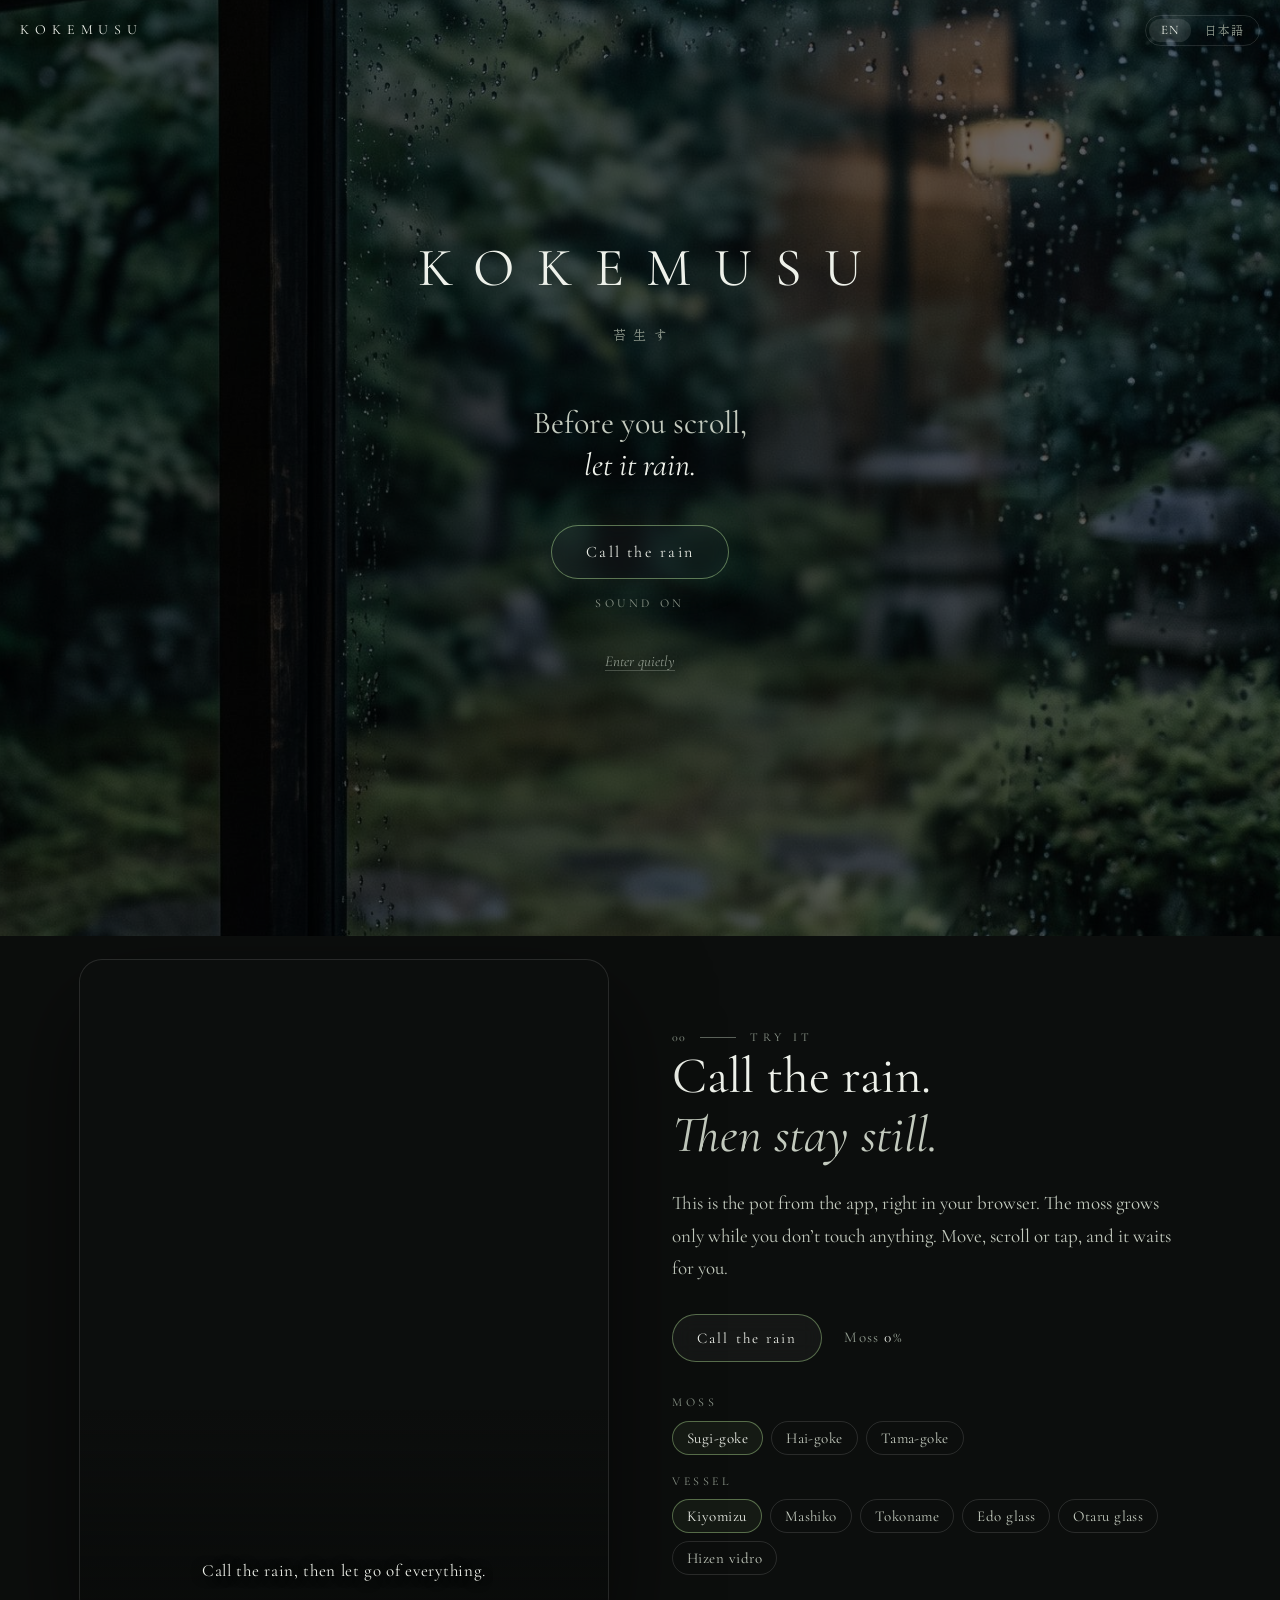
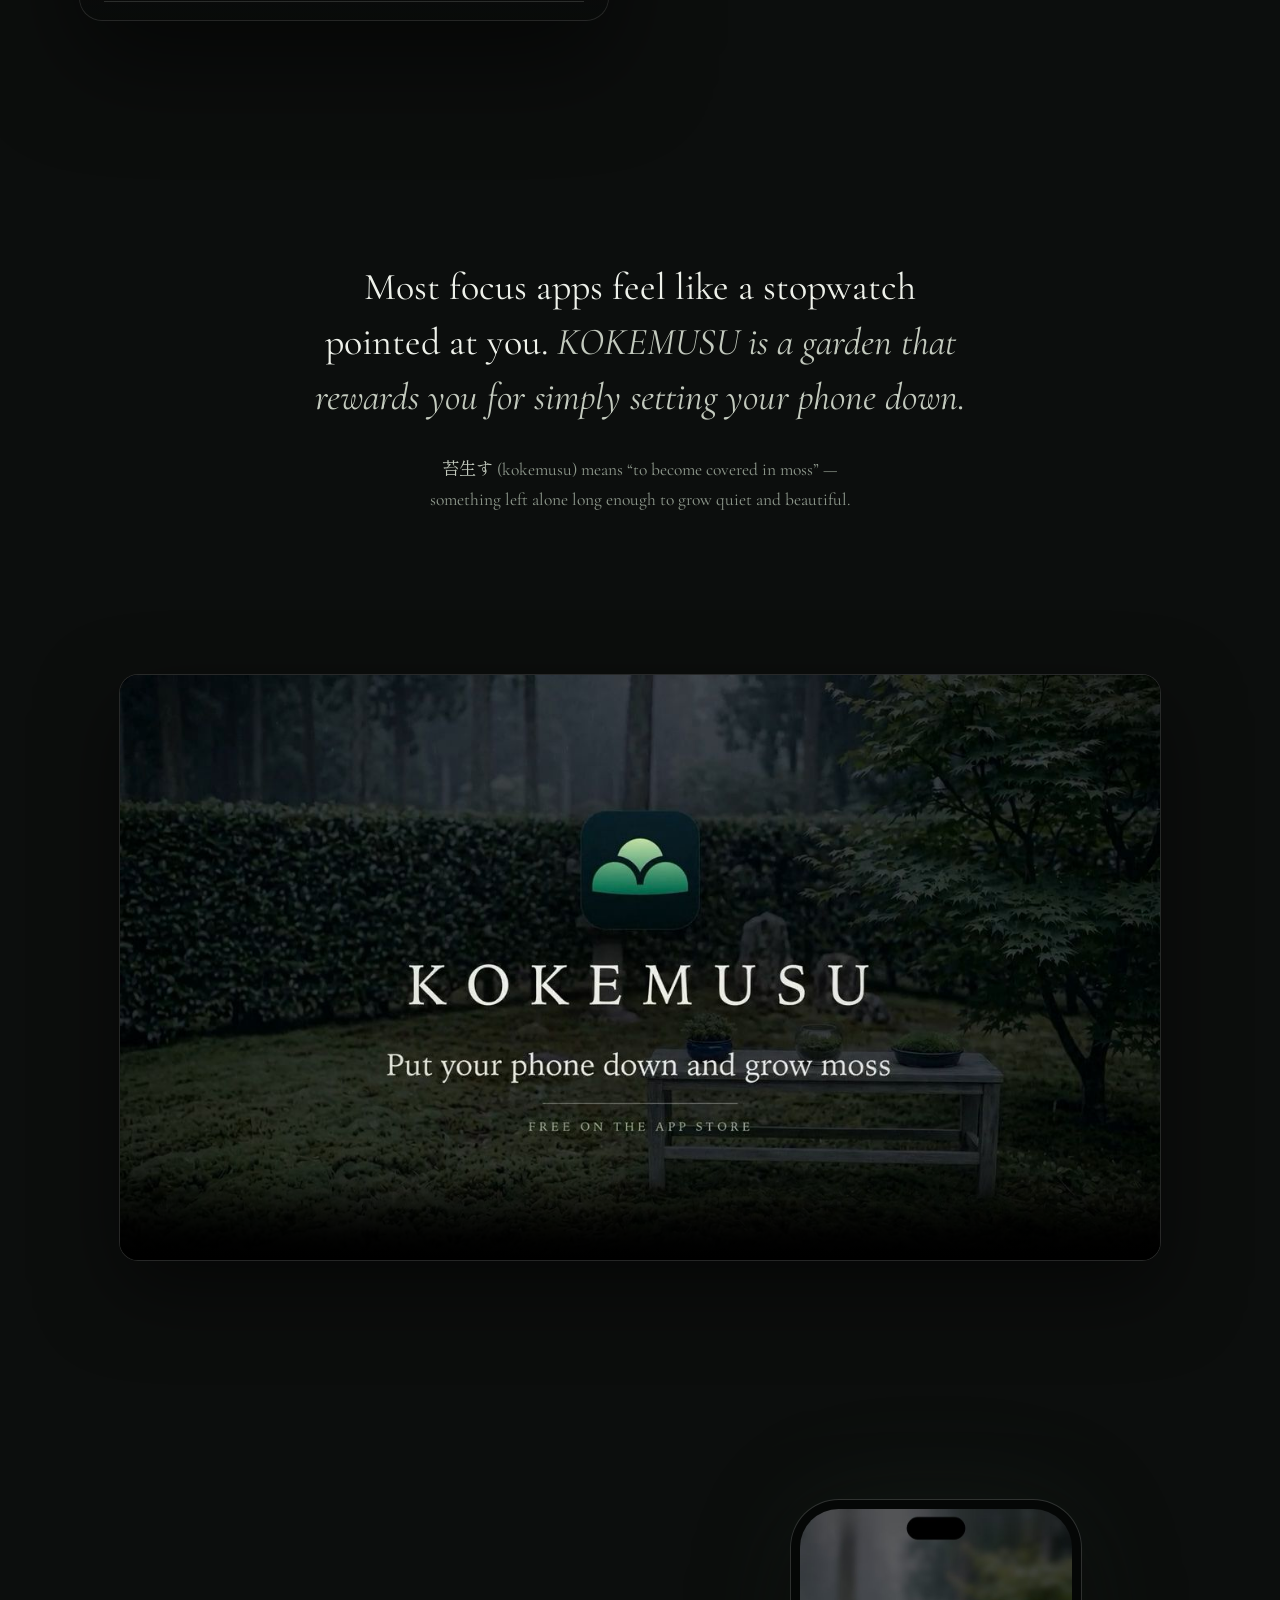
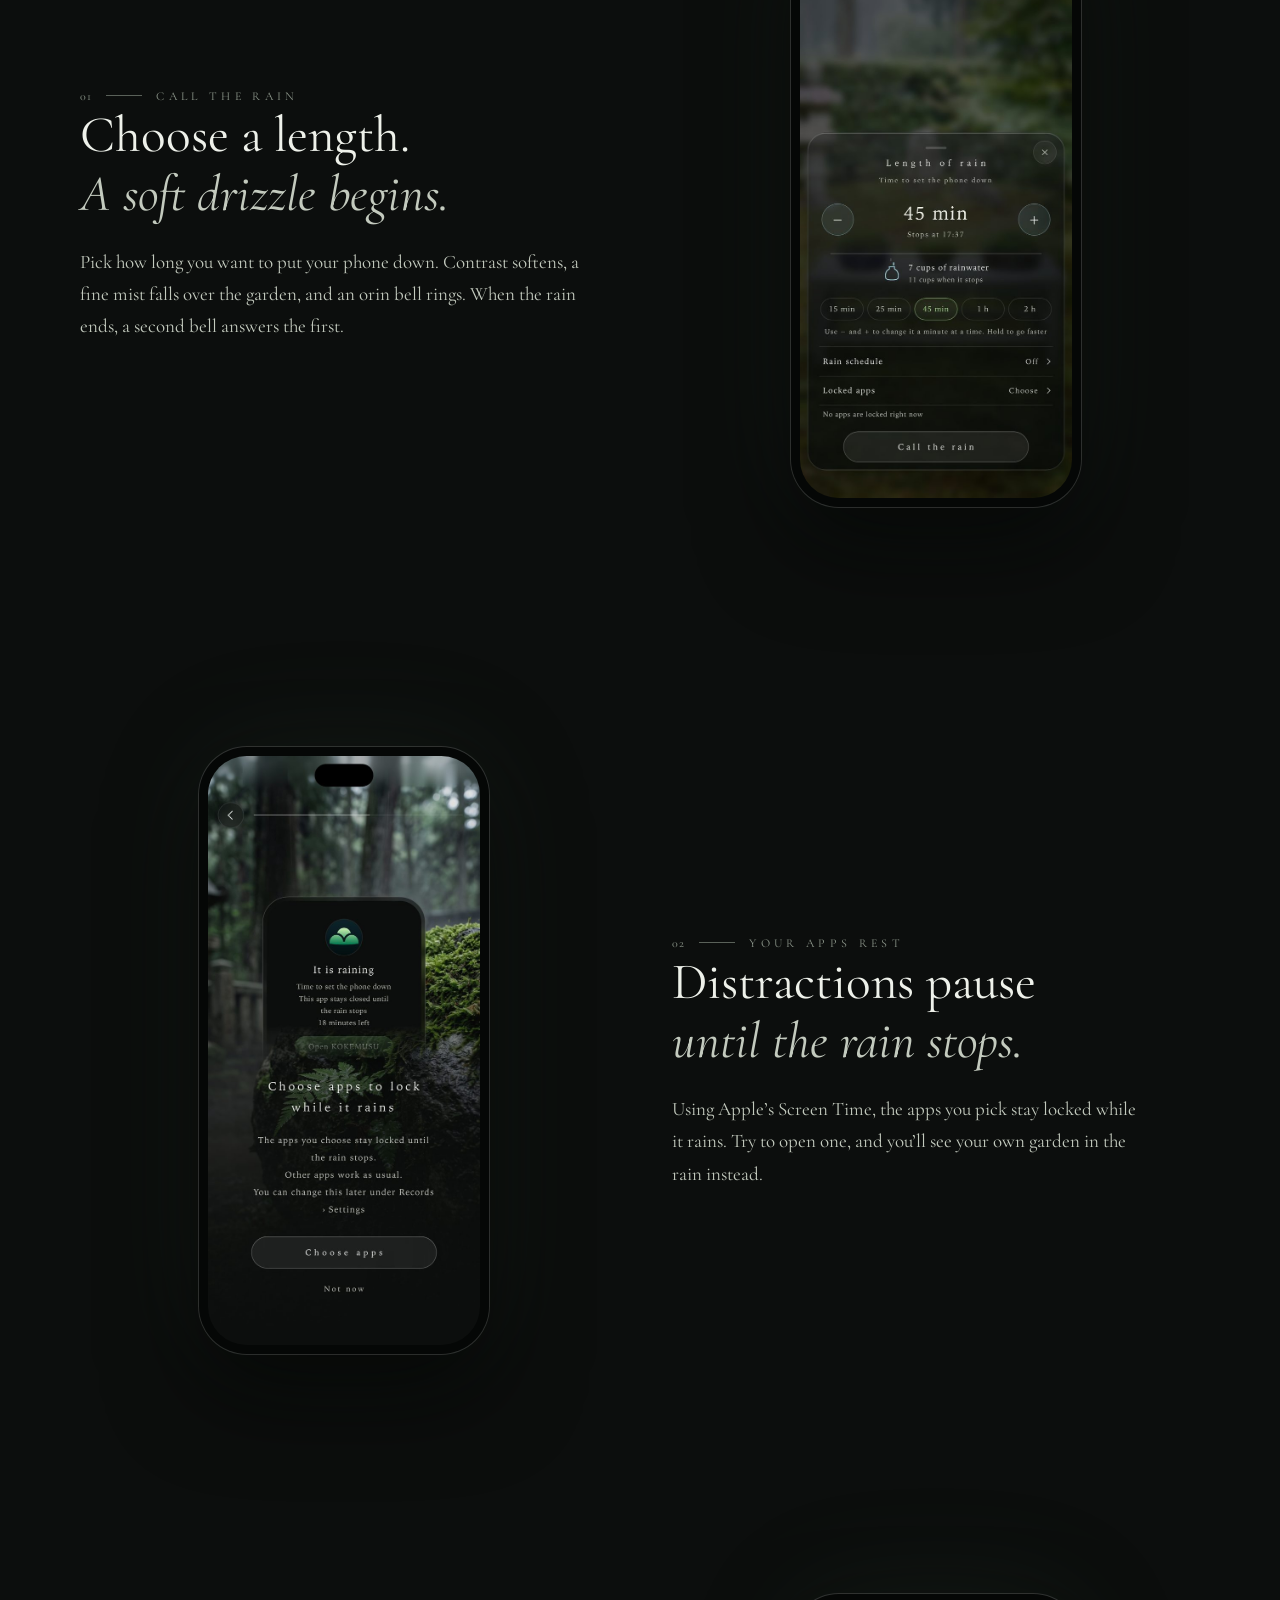
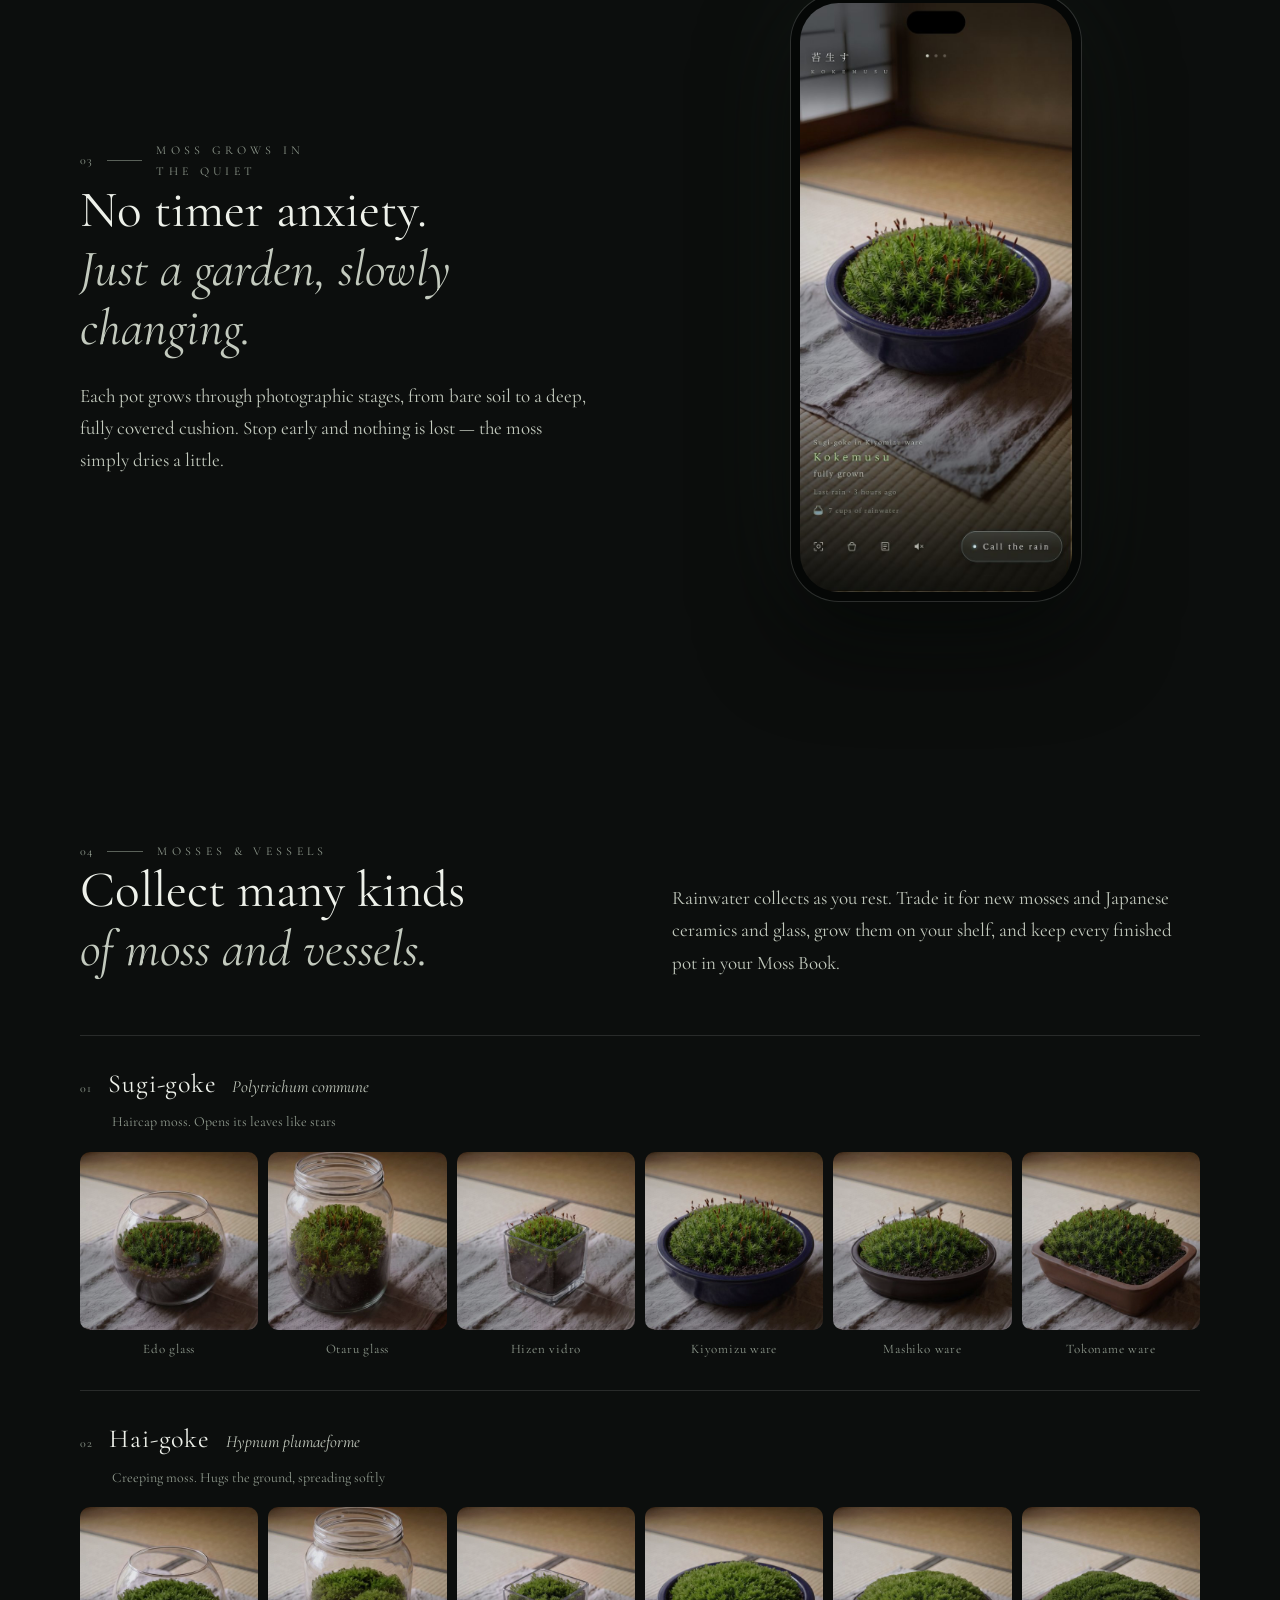
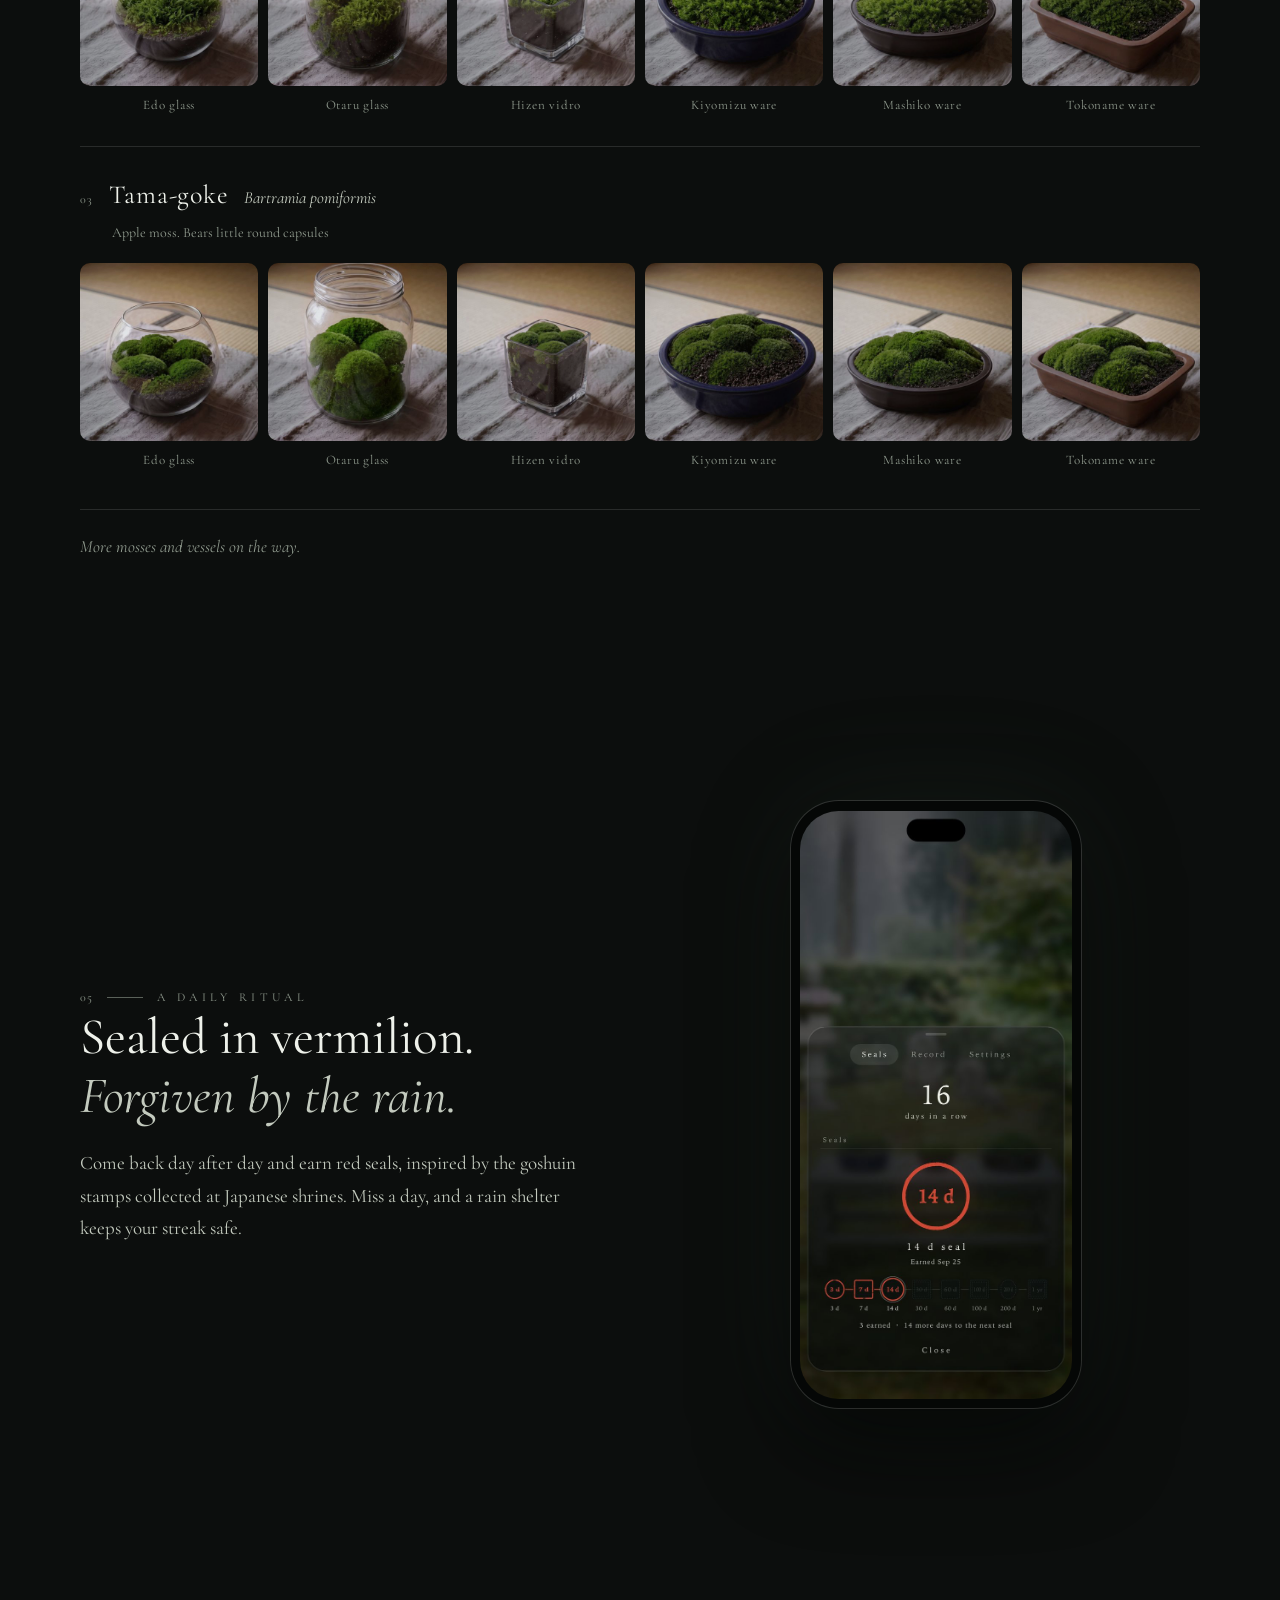
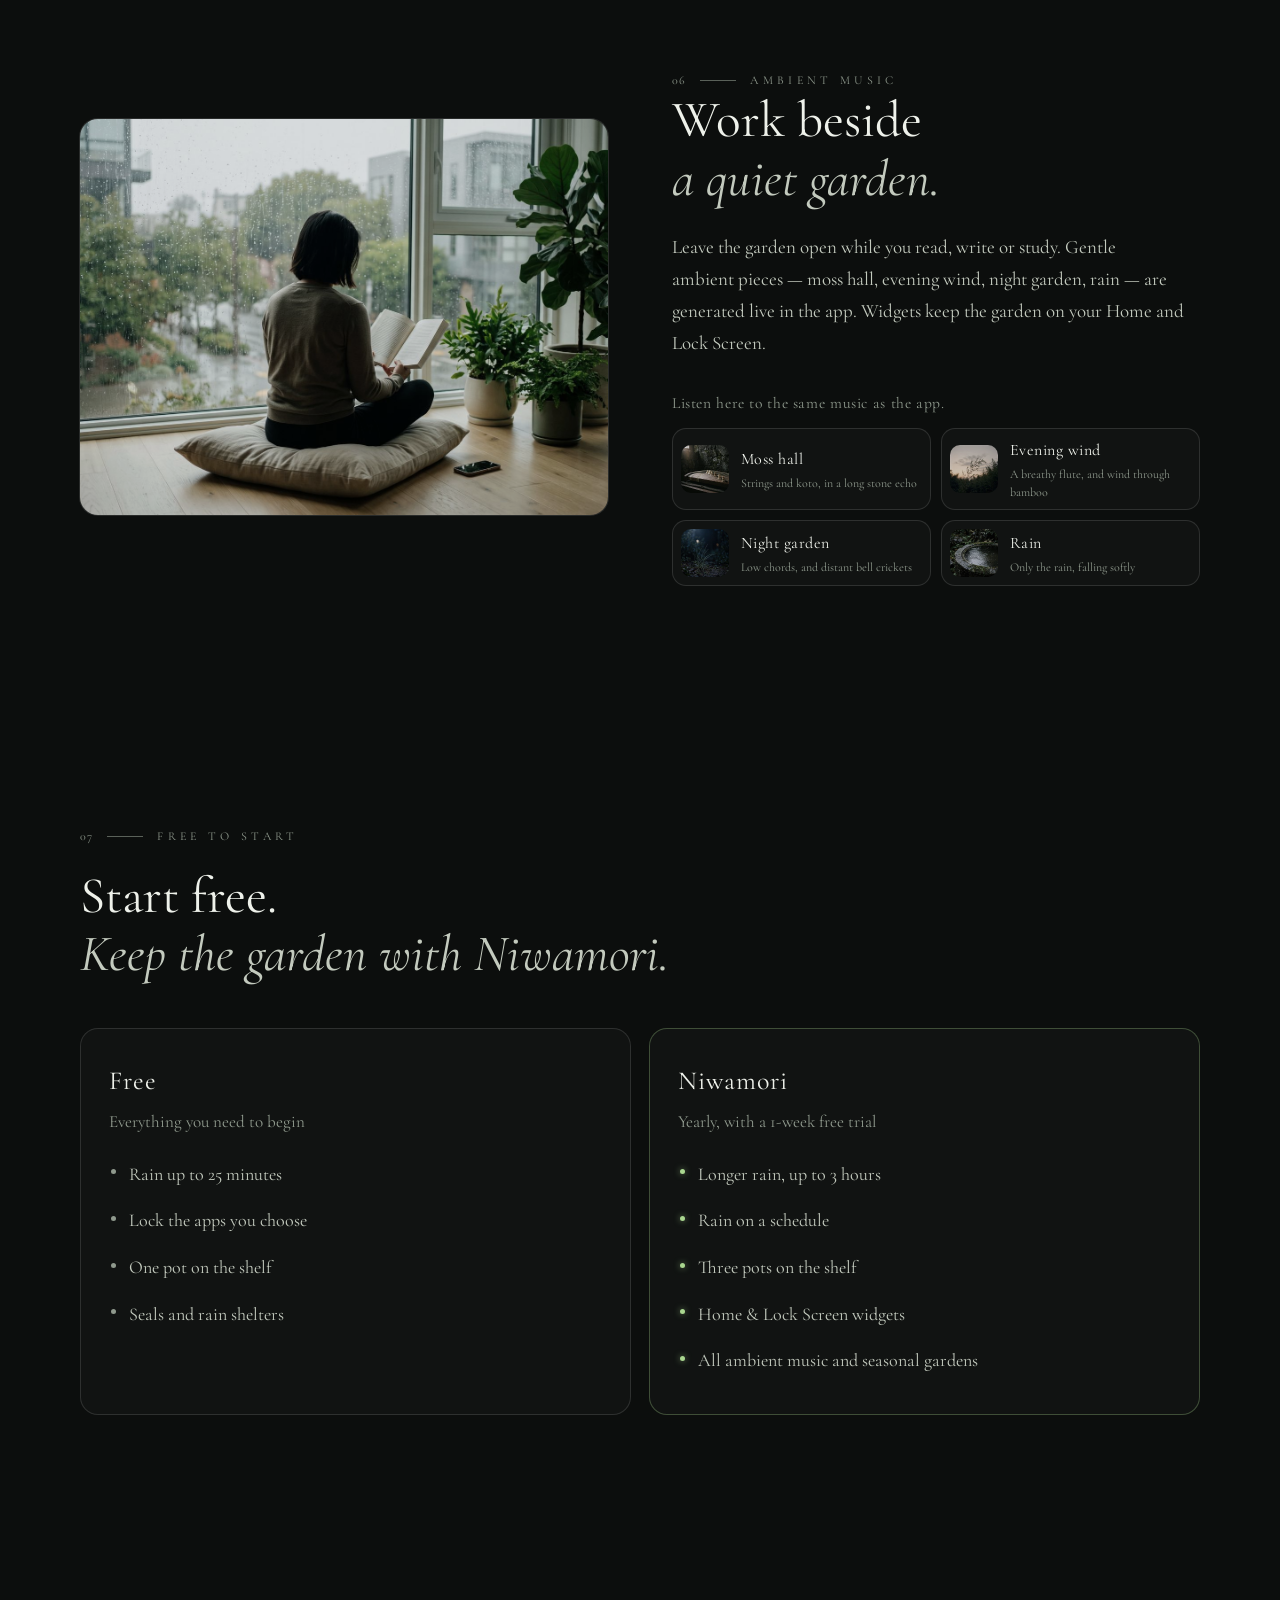
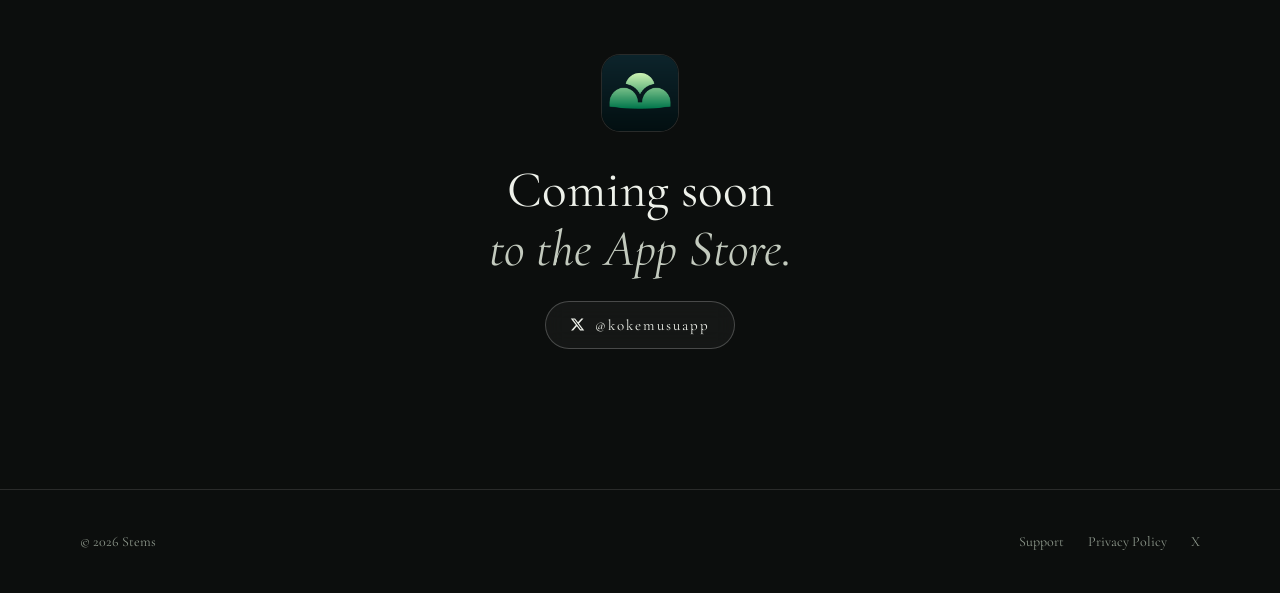
==== index.html @ aadc5e30 "LP の最初の画面を入口に：「雨を呼ぶ」でおりんと環境音・雨の音、霧雨が満ちて「雨が降りはじめました」、晴れると LP がはじまる（音なしで入るも）。公開の知らせのメール欄（Kit の番号が入るまでは" ====
<!doctype html>
<html lang="en">
<head>
<meta charset="utf-8">
<meta name="viewport" content="width=device-width, initial-scale=1, viewport-fit=cover">
<title>KOKEMUSU — Put your phone down. Grow moss.</title>
<meta name="description" content="A quiet Japanese moss garden that grows only while your phone rests. Coming soon to iPhone.">
<meta name="theme-color" content="#0c0e0d">
<meta property="og:type" content="website">
<meta property="og:site_name" content="KOKEMUSU">
<meta property="og:title" content="KOKEMUSU — Put your phone down. Grow moss.">
<meta property="og:description" content="A quiet Japanese moss garden that grows only while your phone rests. Coming soon to iPhone.">
<meta property="og:url" content="https://wearestems.github.io/kokemusu-site/">
<meta property="og:image" content="https://wearestems.github.io/kokemusu-site/lp/og.jpg">
<meta name="twitter:card" content="summary_large_image">
<meta name="twitter:site" content="@kokemusuapp">
<meta name="twitter:image" content="https://wearestems.github.io/kokemusu-site/lp/og.jpg">
<link rel="icon" href="favicon.png">
<link rel="apple-touch-icon" href="apple-touch-icon.png">
<link rel="preconnect" href="https://fonts.googleapis.com">
<link rel="preconnect" href="https://fonts.gstatic.com" crossorigin>
<link href="https://fonts.googleapis.com/css2?family=Cormorant+Garamond:ital,wght@0,400;0,500;1,400&family=Shippori+Mincho:wght@400;500&display=swap" rel="stylesheet">
<style>
:root {
  --bg: #0c0e0d; --bg2: #101312; --ink: #eef1ea; --dim: #c3cabe; --faint: #8f998d;
  --moss: #a9d68f; --line: rgba(255, 255, 255, .12);
  --latin: "Cormorant Garamond", "Iowan Old Style", Georgia, serif;
  --mincho: "Shippori Mincho", "Hiragino Mincho ProN", "Yu Mincho", serif;
  --ease: cubic-bezier(.16, 1, .3, 1);
}
* { box-sizing: border-box; }
html { -webkit-text-size-adjust: 100%; scroll-behavior: smooth; }
body {
  margin: 0; background: var(--bg); color: var(--dim);
  font-family: var(--latin); font-size: 19px; line-height: 1.7;
  -webkit-font-smoothing: antialiased; overflow-x: hidden;
}
html[lang="ja"] body { font-family: var(--mincho); font-size: 15px; line-height: 2; word-break: auto-phrase; }
p, h2 { text-wrap: pretty; }
.statement p { text-wrap: balance; }
html[lang="ja"] .t-en, html[lang="en"] .t-ja { display: none !important; }
a { color: inherit; }
img, video { display: block; max-width: 100%; }

/* ── 上の帯 ── */
.bar {
  position: fixed; inset: 0 0 auto; z-index: 10;
  display: flex; justify-content: space-between; align-items: center;
  padding: calc(14px + env(safe-area-inset-top)) max(20px, env(safe-area-inset-right)) 14px max(20px, env(safe-area-inset-left));
  transition: background .6s var(--ease), backdrop-filter .6s var(--ease);
}
.bar.is-solid { background: rgba(12, 14, 13, .72); backdrop-filter: blur(14px); -webkit-backdrop-filter: blur(14px); }
.bar-name { font-family: var(--latin); font-size: 14px; letter-spacing: .42em; color: var(--ink); text-decoration: none; }
.bar-right { display: flex; align-items: center; gap: 10px; }
.snd {
  appearance: none; display: inline-flex; align-items: center; gap: 8px; height: 32px; padding: 0 13px 0 11px; cursor: pointer;
  border: 1px solid var(--line); border-radius: 999px; background: none; color: var(--faint);
  font: 13px/1 var(--latin); letter-spacing: .12em; transition: color .5s var(--ease), border-color .5s var(--ease);
}
html[lang="ja"] .snd { font-family: var(--mincho); font-size: 12px; }
.snd[aria-pressed="true"] { color: var(--ink); border-color: rgba(169, 214, 143, .4); }
.snd .bars { display: inline-flex; align-items: flex-end; gap: 2px; height: 11px; }
.snd .bars i { width: 2px; height: 3px; border-radius: 1px; background: currentColor; transition: height .6s var(--ease); }
.snd[aria-pressed="true"] .bars i { background: var(--moss); animation: eq 1.6s ease-in-out infinite; }
.snd[aria-pressed="true"] .bars i:nth-child(2) { animation-delay: -.5s; }
.snd[aria-pressed="true"] .bars i:nth-child(3) { animation-delay: -1s; }
.snd[hidden] { display: none; }
@keyframes eq { 0%, 100% { height: 3px; } 50% { height: 11px; } }
@media (max-width: 420px) { .bar { gap: 8px; } .snd-t { max-width: 64px; overflow: hidden; text-overflow: ellipsis; white-space: nowrap; } .bar-right { gap: 6px; } .snd { padding: 0 10px 0 9px; gap: 6px; } .lang button { padding: 5px 9px; } .bar-name { letter-spacing: .26em; } }
.lang { display: flex; gap: 2px; padding: 3px; border: 1px solid var(--line); border-radius: 999px; }
.lang button {
  appearance: none; border: 0; background: none; color: var(--faint); cursor: pointer;
  padding: 5px 12px; border-radius: 999px; font: 13px/1 var(--latin); letter-spacing: .08em;
}
.lang button[data-l="ja"] { font-family: var(--mincho); font-size: 12px; }
.lang button[aria-pressed="true"] { background: rgba(255, 255, 255, .1); color: var(--ink); }

/* ── はじめの一面 ── */
.hero {
  position: relative; min-height: 100vh; min-height: 100svh;
  display: grid; grid-template-columns: 1.1fr .9fr; align-items: center; gap: 40px;
  padding: 110px max(24px, 6vw) 80px; overflow: hidden;
}
.hero-bg { position: absolute; inset: 0; z-index: -2; background: url(lp/hero.jpg) center / cover no-repeat; transform: scale(1.04); }
.hero-bg::after {
  content: ""; position: absolute; inset: 0;
  background:
    radial-gradient(ellipse at 70% 45%, rgba(12, 14, 13, .35), rgba(12, 14, 13, .85) 70%),
    linear-gradient(to bottom, rgba(12, 14, 13, .55), rgba(12, 14, 13, .2) 40%, var(--bg));
}
.hero canvas { position: absolute; inset: 0; z-index: -1; width: 100%; height: 100%; pointer-events: none; }
.eyebrow { margin: 0 0 22px; font-family: var(--latin); font-size: 12px; letter-spacing: .38em; text-transform: uppercase; color: var(--faint); }
.eyebrow .dot { display: inline-block; width: 6px; height: 6px; margin-right: 12px; border-radius: 50%; background: var(--moss); box-shadow: 0 0 10px rgba(169, 214, 143, .7); vertical-align: 2px; animation: pulse 3.2s ease-in-out infinite; }
@keyframes pulse { 50% { opacity: .35; } }
.wordmark { margin: 0; font-family: var(--latin); font-weight: 400; font-size: clamp(44px, 7.4vw, 104px); line-height: 1; letter-spacing: .28em; color: var(--ink); margin-right: -.28em; }
.wordmark-ja { margin: 16px 0 0; font-family: var(--mincho); font-size: 15px; letter-spacing: .6em; color: var(--faint); }
.tagline { margin: 44px 0 0; font-family: var(--latin); font-weight: 400; font-size: clamp(28px, 3.2vw, 42px); line-height: 1.25; color: var(--ink); }
.tagline em { display: block; font-style: italic; color: var(--dim); }
html[lang="ja"] .tagline { font-family: var(--mincho); font-size: clamp(22px, 2.4vw, 30px); line-height: 1.7; letter-spacing: .08em; }
.lede { max-width: 30em; margin: 22px 0 0; color: var(--dim); }
.cta { display: flex; flex-wrap: wrap; gap: 12px; margin-top: 36px; }
.btn {
  display: inline-flex; align-items: center; gap: 10px; min-height: 48px; padding: 0 24px;
  border: 1px solid rgba(255, 255, 255, .22); border-radius: 999px; text-decoration: none;
  font-family: var(--latin); font-size: 15px; letter-spacing: .14em; color: var(--ink);
  background: rgba(255, 255, 255, .04); backdrop-filter: blur(10px); -webkit-backdrop-filter: blur(10px);
  transition: background .5s var(--ease), border-color .5s var(--ease), transform .6s var(--ease);
}
html[lang="ja"] .btn { font-family: var(--mincho); font-size: 13px; }
.btn:hover { background: rgba(255, 255, 255, .09); border-color: rgba(255, 255, 255, .36); }
.btn:active { transform: scale(.955); }
.btn svg { width: 15px; height: 15px; fill: currentColor; }
.btn.is-quiet { border-color: transparent; background: none; backdrop-filter: none; color: var(--dim); }

.phone {
  --pw: min(300px, 70vw);
  position: relative; width: var(--pw); justify-self: center; flex: none;
  border-radius: calc(var(--pw) * .165); padding: calc(var(--pw) * .032); background: #050706;
  box-shadow: 0 0 0 1px rgba(255, 255, 255, .14), 0 40px 90px rgba(0, 0, 0, .6), 0 0 120px rgba(90, 130, 100, .12);
}
.phone img { width: 100%; height: auto; aspect-ratio: 1179 / 2556; object-fit: cover; border-radius: calc(var(--pw) * .133); }
.hero .phone { transform: rotate(2deg); }

/* ── 本文 ── */
section { position: relative; padding: 120px max(24px, 6vw); }
.wrap { max-width: 1120px; margin: 0 auto; }
.statement { max-width: 820px; margin: 0 auto; text-align: center; }
.statement p.big { margin: 0; font-size: clamp(26px, 3vw, 38px); line-height: 1.45; color: var(--ink); }
.statement p.big em { color: var(--dim); }
html[lang="ja"] .statement p.big { font-size: clamp(19px, 2.2vw, 26px); line-height: 2; letter-spacing: .06em; }
.statement .note { margin: 28px auto 0; max-width: 34em; color: var(--faint); font-size: .92em; }
.statement .note i { font-family: var(--mincho); font-style: normal; color: var(--dim); }

.film { padding-top: 40px; }
.film-frame { max-width: 1040px; margin: 0 auto; border-radius: 18px; overflow: hidden; box-shadow: 0 0 0 1px var(--line), 0 30px 80px rgba(0, 0, 0, .5); background: #000; }
.film-frame video { width: 100%; aspect-ratio: 16 / 9; }

.label { display: flex; align-items: center; gap: 14px; margin: 0 0 20px; font-size: 12px; letter-spacing: .36em; text-transform: uppercase; color: var(--faint); font-family: var(--latin); }
.label::before { content: attr(data-n); letter-spacing: .1em; }
.label::after { content: ""; order: -1; display: none; }
.label span.rule { display: inline-block; width: 36px; height: 1px; background: var(--faint); opacity: .6; }
h2 { margin: 0; font-weight: 400; font-size: clamp(34px, 4vw, 52px); line-height: 1.15; color: var(--ink); }
h2 em { display: block; color: var(--dim); }
html[lang="ja"] h2 { font-size: clamp(24px, 2.8vw, 34px); line-height: 1.6; letter-spacing: .08em; }
html[lang="ja"] h2 em { font-style: normal; font-size: .62em; letter-spacing: .12em; color: var(--faint); margin-top: 6px; }
.feature p { max-width: 27em; margin: 22px 0 0; }
.feature ul { list-style: none; margin: 26px 0 0; padding: 0; max-width: 27em; }
.feature li { padding: 12px 0; border-top: 1px solid var(--line); color: var(--dim); font-size: .95em; }
.feature li:last-child { border-bottom: 1px solid var(--line); }

.row { display: grid; grid-template-columns: 1fr 1fr; align-items: center; gap: 64px; }
.row.flip > :first-child { order: 2; }
.row .phone { --pw: min(290px, 68vw); }

.photo { position: relative; border-radius: 18px; overflow: hidden; box-shadow: 0 0 0 1px var(--line); }
.photo img { width: 100%; height: auto; aspect-ratio: 4 / 3; object-fit: cover; filter: saturate(.85) brightness(.9); }

.plans { display: grid; grid-template-columns: 1fr 1fr; gap: 18px; margin-top: 44px; }
.plan { padding: 30px 28px; border: 1px solid var(--line); border-radius: 18px; background: rgba(255, 255, 255, .025); }
.plan h3 { margin: 0 0 4px; font-weight: 400; font-size: 26px; color: var(--ink); letter-spacing: .04em; }
html[lang="ja"] .plan h3 { font-size: 19px; letter-spacing: .12em; }
.plan .sub { margin: 0 0 14px; color: var(--faint); font-size: .9em; }
.plan ul { list-style: none; margin: 0; padding: 0; }
.plan li { padding: 8px 0 8px 20px; position: relative; font-size: .95em; }
.plan li::before { content: ""; position: absolute; left: 2px; top: 1.05em; width: 5px; height: 5px; border-radius: 50%; background: var(--faint); }
.plan.is-nw { border-color: rgba(169, 214, 143, .3); }
.plan.is-nw li::before { background: var(--moss); box-shadow: 0 0 6px rgba(169, 214, 143, .6); }

.closing { text-align: center; padding-bottom: 140px; }
.closing .mark { width: 76px; height: 76px; margin: 0 auto 30px; border-radius: 18px; box-shadow: 0 0 0 1px var(--line); }
.closing .cta { justify-content: center; }

footer { padding: 40px max(24px, 6vw) calc(40px + env(safe-area-inset-bottom)); border-top: 1px solid var(--line); color: var(--faint); font-size: 14px; }
footer .wrap { display: flex; flex-wrap: wrap; gap: 14px 28px; justify-content: space-between; }
footer nav { display: flex; flex-wrap: wrap; gap: 8px 24px; }
footer a { text-decoration: none; }
footer a:hover { color: var(--ink); }

/* ── 入口の幕：「雨を呼ぶ」で霧雨が満ち、晴れると LP がはじまる ── */
html.gated { overflow: hidden; }
html.gated .snd-wrap { opacity: 0; pointer-events: none; }
.gate { position: fixed; inset: 0; z-index: 20; display: grid; place-items: center; background: var(--bg); transition: opacity 1.9s var(--ease), filter 1.9s var(--ease); }
.gate[hidden] { display: none; }
.gate.is-out { opacity: 0; filter: blur(10px); pointer-events: none; }
.gate-bg { position: absolute; inset: -4%; background: url(lp/hero.jpg) center / cover no-repeat; filter: brightness(.42) saturate(.85); transform: scale(1); transition: transform 9s cubic-bezier(.2, .6, .2, 1), filter 3s var(--ease); }
.gate.is-rain .gate-bg { transform: scale(1.06); filter: brightness(.36) saturate(.7) blur(1.5px); }
.gate-veil { position: absolute; inset: 0; opacity: 0; background: linear-gradient(to bottom, rgba(196, 208, 212, .22), rgba(180, 194, 198, .1) 70%, rgba(180, 194, 198, 0)); transition: opacity 2.4s var(--ease); }
.gate.is-rain .gate-veil { opacity: 1; }
.gate-said { position: absolute; left: 24px; right: 24px; top: 50%; margin: 0; transform: translateY(-40%); text-align: center; font-size: clamp(26px, 3vw, 36px); letter-spacing: .14em; color: var(--ink); opacity: 0; filter: blur(8px); transition: opacity 1.4s var(--ease) .7s, filter 1.4s var(--ease) .7s, transform 2.4s var(--ease) .7s; pointer-events: none; }
.gate-said small { display: block; margin-top: 10px; font-size: 14px; letter-spacing: .12em; color: var(--dim); }
html[lang="ja"] .gate-said { font-family: var(--mincho); font-size: clamp(20px, 2.4vw, 26px); }
html[lang="ja"] .gate-said small { font-size: 12px; }
.gate.is-rain .gate-said { opacity: 1; filter: none; transform: translateY(-50%); }
.gate.is-quiet .gate-said { display: none; }
.gate-rain { position: absolute; inset: 0; width: 100%; height: 100%; }
.gate-in { position: relative; text-align: center; padding: 0 24px; transition: opacity 1s var(--ease), transform 1.2s var(--ease), filter 1s var(--ease); }
.gate.is-rain .gate-in { opacity: 0; transform: translateY(-10px); filter: blur(6px); }
.gate-name { margin: 0; font-size: clamp(30px, 5vw, 54px); letter-spacing: .42em; margin-right: -.42em; color: var(--ink); }
.gate-ja { margin: 10px 0 0; font-family: var(--mincho); font-size: 13px; letter-spacing: .6em; margin-right: -.6em; color: var(--faint); }
.gate-line { margin: 56px 0 0; font-size: clamp(24px, 2.8vw, 32px); line-height: 1.3; color: var(--dim); }
.gate-line em { display: block; color: var(--ink); }
html[lang="ja"] .gate-line { font-family: var(--mincho); font-size: clamp(18px, 2vw, 22px); line-height: 1.9; letter-spacing: .1em; }
html[lang="ja"] .gate-line em { font-style: normal; }
.gate-call { margin-top: 40px; min-height: 54px; padding: 0 34px; font-size: 16px; border-color: rgba(169, 214, 143, .5); box-shadow: 0 0 40px rgba(169, 214, 143, .12); }
.gate-sub { margin: 14px 0 0; font-size: 12px; letter-spacing: .3em; text-transform: uppercase; color: var(--faint); }
html[lang="ja"] .gate-sub { letter-spacing: .2em; }
.gate-skip { appearance: none; margin-top: 30px; padding: 8px 12px; border: 0; background: none; cursor: pointer; color: var(--faint); font: italic 15px var(--latin); text-decoration: underline; text-decoration-color: rgba(143, 153, 141, .4); text-underline-offset: 4px; }
html[lang="ja"] .gate-skip { font: 12px var(--mincho); letter-spacing: .12em; }
/* 幕が上がるまで、はじめの一面の中身は出さない（上がったら順に浮かぶ） */
html.gated .hero .reveal.is-in { opacity: 0; transform: translateY(26px); filter: blur(6px); }
.bar { z-index: 30; }

/* ── 00 雨を降らせてみる：アプリの一鉢を WebGL で。じっとしているあいだだけ育つ ── */
.try { padding-top: 60px; transition: background 2.4s var(--ease); }
.try.is-raining { background: #080a09; }
.try-grid { display: grid; grid-template-columns: minmax(0, 1fr) minmax(0, 1fr); grid-template-areas: "stage head" "stage ctrl"; column-gap: 64px; align-items: center; }
.try-stage { grid-area: stage; }
.try-head { grid-area: head; align-self: end; }
.try-ctrl { grid-area: ctrl; align-self: start; }
.try-stage { position: relative; width: 100%; max-width: 540px; justify-self: center; aspect-ratio: 4 / 5; border-radius: 22px; overflow: hidden; background: #0c0e0d; box-shadow: 0 0 0 1px var(--line), 0 40px 100px rgba(0, 0, 0, .55); }
.try-stage canvas { position: absolute; inset: 0; width: 100%; height: 100%; display: block; }
.try-stage::after { content: ""; position: absolute; left: 0; right: 0; bottom: 0; height: 32%; background: linear-gradient(to top, rgba(8, 10, 9, .72), rgba(8, 10, 9, 0)); pointer-events: none; }
.try-msgs { z-index: 1; position: absolute; left: 0; right: 0; bottom: 34px; text-align: center; pointer-events: none; }
.try-msgs p { position: absolute; left: 20px; right: 20px; bottom: 0; margin: 0; font-size: 17px; letter-spacing: .04em; color: var(--ink); text-shadow: 0 1px 12px rgba(0, 0, 0, .7); opacity: 0; transform: translateY(8px); filter: blur(4px); transition: opacity .9s var(--ease), transform .9s var(--ease), filter .9s var(--ease); }
html[lang="ja"] .try-msgs p { font-size: 14px; letter-spacing: .12em; }
.try-msgs p.is-on { opacity: 1; transform: none; filter: none; }
.try-progress { z-index: 1; position: absolute; left: 24px; right: 24px; bottom: 18px; height: 1px; background: rgba(255, 255, 255, .14); }
.try-progress span { position: absolute; inset: 0; background: var(--moss); box-shadow: 0 0 8px rgba(169, 214, 143, .6); transform-origin: left; transform: scaleX(0); }
.try-stage.is-nogl::after { content: "WebGL is not available"; position: absolute; inset: 0; display: grid; place-items: center; color: var(--faint); font-size: 14px; }
.try-side p { max-width: 27em; margin: 22px 0 0; }
.try-act { display: flex; align-items: center; gap: 22px; margin-top: 30px; }
.try-call > span { display: none; }
.try-call[data-state="idle"] .s-idle, .try-call[data-state="raining"] .s-raining, .try-call[data-state="grown"] .s-grown { display: inline; }
.try-call[data-state="idle"] { border-color: rgba(169, 214, 143, .45); }
.try-pct { margin: 0 !important; color: var(--faint); font-size: 15px; letter-spacing: .08em; }
.try-pct b { font-weight: 400; color: var(--ink); font-variant-numeric: tabular-nums; }
.try-pick { margin-top: 30px; }
.try-pick > p { margin: 16px 0 8px !important; font-size: 12px; letter-spacing: .3em; text-transform: uppercase; color: var(--faint); }
.chips { display: flex; flex-wrap: wrap; gap: 8px; }
.chip { appearance: none; padding: 7px 14px; border: 1px solid var(--line); border-radius: 999px; background: none; color: var(--dim); cursor: pointer; font: 15px/1.2 var(--latin); letter-spacing: .03em; transition: border-color .5s var(--ease), color .5s var(--ease), background .5s var(--ease); }
html[lang="ja"] .chip { font-family: var(--mincho); font-size: 13px; letter-spacing: .1em; }
.chip:hover { color: var(--ink); }
.chip[aria-pressed="true"] { color: var(--ink); border-color: rgba(169, 214, 143, .45); background: rgba(169, 214, 143, .06); }
/* 雨のあいだは、まわりを静かに */
body.is-raining .bar { opacity: .15; }
.bar { transition: opacity 1.2s var(--ease), background .6s var(--ease), backdrop-filter .6s var(--ease); }
.try.is-raining .try-head, .try.is-raining .try-pick { opacity: .45; transition: opacity 1.6s var(--ease); }
.try-head, .try-pick { transition: opacity 1.2s var(--ease); }
@media (max-width: 860px) {
  .try { padding-top: 40px; }
  .try-grid { grid-template-columns: 1fr; grid-template-areas: "head" "stage" "ctrl"; row-gap: 28px; }
  .try-stage { max-width: none; border-radius: 18px; }
  .try-act { margin-top: 0; }
}

/* ── 公開の知らせ（Kit） ── */
.notify { max-width: 460px; margin: 34px auto 0; }
.notify[hidden] { display: none; }
.notify-h { margin: 0 0 14px; color: var(--dim); }
.notify-row { display: flex; gap: 8px; }
.notify-row[hidden] { display: none; }
.notify input {
  flex: 1; min-width: 0; height: 48px; padding: 0 18px; border: 1px solid rgba(255, 255, 255, .22); border-radius: 999px;
  background: rgba(255, 255, 255, .04); color: var(--ink); font: 16px var(--latin); letter-spacing: .02em; outline: none;
  transition: border-color .5s var(--ease);
}
.notify input:focus { border-color: rgba(169, 214, 143, .5); }
.notify input::placeholder { color: var(--faint); }
.notify .btn { flex: none; border-color: rgba(169, 214, 143, .45); }
.notify-note { margin: 12px 0 0; font-size: 13px; color: var(--faint); }
.notify-note.is-err { color: #d9aaa0; }
.closing .notify + .cta { margin-top: 22px; }

/* ── 04 苔と器：写真の標本帳。苔ごとに一段、六つの器を並べる（狭い画面では横にすべらせる） ── */
.kinds-head { display: grid; grid-template-columns: 1fr 1fr; gap: 20px 64px; align-items: end; margin-bottom: 56px; }
.kinds-head p { margin: 0; }
.plate { padding: 26px 0 30px; border-top: 1px solid var(--line); }
.plate-h { display: flex; flex-wrap: wrap; align-items: baseline; gap: 4px 16px; margin-bottom: 18px; }
.plate-n { font-size: 12px; letter-spacing: .1em; color: var(--faint); }
.plate-h b { font-weight: 400; font-size: 26px; color: var(--ink); letter-spacing: .03em; }
html[lang="ja"] .plate-h b { font-size: 19px; letter-spacing: .14em; }
.plate-h i { font-size: 17px; color: var(--dim); }
.plate-h small { flex-basis: 100%; font-size: 14px; color: var(--faint); padding-left: 32px; }
.strip { display: grid; grid-template-columns: repeat(6, 1fr); gap: 10px; }
.strip figure { margin: 0; }
.strip img { width: 100%; height: auto; aspect-ratio: 1; object-fit: cover; border-radius: 10px; filter: brightness(.92) saturate(.92); transition: filter .8s var(--ease), transform .8s var(--ease); }
.strip figure:hover img { filter: none; transform: scale(1.015); }
.strip figcaption { margin-top: 8px; font-size: 13px; letter-spacing: .06em; color: var(--faint); text-align: center; }
html[lang="ja"] .strip figcaption { font-size: 11px; letter-spacing: .12em; }
.kinds .more { max-width: none; margin: 8px 0 0; padding-top: 22px; border-top: 1px solid var(--line); color: var(--faint); font-size: .9em; font-style: italic; }
html[lang="ja"] .kinds .more { font-style: normal; }
@media (max-width: 860px) {
  .kinds-head { grid-template-columns: 1fr; margin-bottom: 36px; }
  .strip { display: flex; gap: 10px; overflow-x: auto; scroll-snap-type: x mandatory; margin: 0 -20px; padding: 0 20px 6px; scrollbar-width: none; }
  .strip::-webkit-scrollbar { display: none; }
  .strip figure { flex: none; width: 42vw; scroll-snap-align: start; scroll-margin-left: 20px; }
  .plate-h small { padding-left: 0; }
}

/* ── 帯の音のボタンから開く小さな板：曲を選ぶ・止める ── */
.snd-wrap { position: relative; }
.snd-menu {
  position: absolute; top: calc(100% + 10px); right: 0; width: 220px; padding: 8px;
  border: 1px solid var(--line); border-radius: 16px; background: rgba(16, 19, 18, .82);
  backdrop-filter: blur(18px); -webkit-backdrop-filter: blur(18px); box-shadow: 0 20px 50px rgba(0, 0, 0, .5);
  transform-origin: top right; animation: menuIn .5s var(--ease);
}
.snd-menu[hidden] { display: none; }
@keyframes menuIn { from { opacity: 0; transform: translateY(-6px) scale(.97); filter: blur(4px); } }
.snd-menu-h { margin: 4px 8px 6px; font-size: 11px; letter-spacing: .28em; text-transform: uppercase; color: var(--faint); }
html[lang="ja"] .snd-menu-h { letter-spacing: .2em; }
.snd-item, .snd-off {
  appearance: none; display: flex; align-items: center; gap: 12px; width: 100%; padding: 7px 8px; cursor: pointer; text-align: left;
  border: 0; border-radius: 10px; background: none; color: var(--dim); font: 15px/1.2 var(--latin); letter-spacing: .03em;
}
html[lang="ja"] .snd-item, html[lang="ja"] .snd-off { font-family: var(--mincho); font-size: 13px; letter-spacing: .1em; }
.snd-item:hover, .snd-off:hover { background: rgba(255, 255, 255, .06); color: var(--ink); }
.snd-item img { width: 30px; height: 30px; border-radius: 7px; object-fit: cover; filter: saturate(.8) brightness(.85); }
.snd-item[aria-pressed="true"] { color: var(--ink); }
.snd-item[aria-pressed="true"]::after { content: ""; margin-left: auto; width: 6px; height: 6px; border-radius: 50%; background: var(--moss); box-shadow: 0 0 8px rgba(169, 214, 143, .7); }
.snd-off { margin-top: 4px; padding: 10px 8px; border-top: 1px solid var(--line); border-radius: 0 0 10px 10px; color: var(--faint); font-size: 13px; }
.snd-off[hidden] { display: none; }

/* ── 曲の選び：押すとその曲が流れる。流れている曲は苔色の点と縁 ── */
.pieces-h { margin: 30px 0 12px !important; font-size: .82em; color: var(--faint); letter-spacing: .04em; }
.pieces { display: grid; grid-template-columns: 1fr 1fr; gap: 10px; max-width: 30em; }
.piece {
  appearance: none; display: flex; align-items: center; gap: 12px; padding: 8px 12px 8px 8px; cursor: pointer; text-align: left;
  border: 1px solid var(--line); border-radius: 14px; background: rgba(255, 255, 255, .025); color: var(--dim); font: inherit;
  transition: border-color .5s var(--ease), background .5s var(--ease), transform .6s var(--ease);
}
.piece:hover { background: rgba(255, 255, 255, .05); }
.piece:active { transform: scale(.97); }
.piece img { width: 48px; height: 48px; flex: none; border-radius: 10px; object-fit: cover; filter: saturate(.8) brightness(.85); }
.piece b { display: block; font-weight: 400; font-size: 16px; color: var(--ink); letter-spacing: .03em; }
html[lang="ja"] .piece b { font-size: 14px; letter-spacing: .1em; }
.piece small { display: block; margin-top: 2px; font-size: 12px; line-height: 1.45; color: var(--faint); }
html[lang="ja"] .piece small { font-size: 11px; }
.piece[aria-pressed="true"] { border-color: rgba(169, 214, 143, .45); background: rgba(169, 214, 143, .06); }
.piece[aria-pressed="true"] b::after { content: ""; display: inline-block; width: 6px; height: 6px; margin-left: 8px; border-radius: 50%; background: var(--moss); box-shadow: 0 0 8px rgba(169, 214, 143, .7); vertical-align: 2px; animation: pulse 2.4s ease-in-out infinite; }
@media (max-width: 420px) { .pieces { grid-template-columns: 1fr; } }

/* ── 浮かび上がり：速く出て長く減速、ぼけを解きながら ── */
.reveal { opacity: 0; transform: translateY(26px); filter: blur(6px); transition: opacity 1.1s var(--ease), transform 1.1s var(--ease), filter 1.1s var(--ease); }
.reveal.is-in { opacity: 1; transform: none; filter: none; }
.reveal.d1 { transition-delay: .08s; } .reveal.d2 { transition-delay: .16s; } .reveal.d3 { transition-delay: .24s; }
@media (prefers-reduced-motion: reduce) {
  .reveal { opacity: 1; transform: none; filter: none; transition: none; }
  .eyebrow .dot { animation: none; }
  html { scroll-behavior: auto; }
}

@media (max-width: 860px) {
  body { font-size: 18px; }
  .hero { grid-template-columns: 1fr; padding-top: 120px; gap: 56px; text-align: left; }
  .hero .phone { --pw: min(260px, 66vw); }
  section { padding: 88px 20px; }
  .row { grid-template-columns: 1fr; gap: 48px; }
  .row.flip > :first-child { order: 0; }
  .plans { grid-template-columns: 1fr; }
  .wordmark { letter-spacing: .2em; margin-right: -.2em; }
}
</style>
</head>
<body>

<header class="bar" id="bar">
  <a class="bar-name" href="#top">KOKEMUSU</a>
  <div class="bar-right">
  <div class="snd-wrap">
  <button type="button" class="snd" id="snd" aria-pressed="false" aria-haspopup="true" aria-expanded="false" aria-controls="sndMenu" aria-label="Sound">
    <span class="bars" aria-hidden="true"><i></i><i></i><i></i></span>
    <span class="snd-t" id="sndT"><span class="t-en">Sound</span><span class="t-ja">音</span></span>
  </button>
  <div class="snd-menu" id="sndMenu" hidden>
    <p class="snd-menu-h"><span class="t-en">Ambient music</span><span class="t-ja">庭の音楽</span></p>
    <button type="button" class="snd-item" data-piece="hall" aria-pressed="false"><img src="lp/music-hall.jpg" alt="" width="96" height="96"><span class="t-en">Moss hall</span><span class="t-ja">苔の堂</span></button>
    <button type="button" class="snd-item" data-piece="dusk" aria-pressed="false"><img src="lp/music-dusk.jpg" alt="" width="96" height="96"><span class="t-en">Evening wind</span><span class="t-ja">夕風</span></button>
    <button type="button" class="snd-item" data-piece="night" aria-pressed="false"><img src="lp/music-night.jpg" alt="" width="96" height="96"><span class="t-en">Night garden</span><span class="t-ja">夜の庭</span></button>
    <button type="button" class="snd-item" data-piece="rain" aria-pressed="false"><img src="lp/music-rain.jpg" alt="" width="96" height="96"><span class="t-en">Rain</span><span class="t-ja">雨音</span></button>
    <button type="button" class="snd-off" id="sndOff" hidden><span class="t-en">Turn sound off</span><span class="t-ja">音を止める</span></button>
  </div>
  </div>
  <div class="lang" role="group" aria-label="Language">
    <button type="button" data-l="en" aria-pressed="true">EN</button>
    <button type="button" data-l="ja" aria-pressed="false">日本語</button>
  </div>
  </div>
</header>

<div class="gate" id="gate" hidden>
  <div class="gate-bg" aria-hidden="true"></div>
  <div class="gate-veil" aria-hidden="true"></div>
  <canvas class="gate-rain" aria-hidden="true"></canvas>
  <p class="gate-said" aria-live="polite"><span class="t-en">The rain has begun<small>Set the phone down and take a breath</small></span><span class="t-ja">雨が降りはじめました<small>スマホを置いて、ひと息つきましょう</small></span></p>
  <div class="gate-in">
    <p class="gate-name">KOKEMUSU</p>
    <p class="gate-ja">苔生す</p>
    <p class="gate-line"><span class="t-en">Before you scroll,<em>let it rain.</em></span><span class="t-ja">スクロールする前に<em>雨を呼んでみませんか</em></span></p>
    <button type="button" class="btn gate-call" id="gateCall"><span class="t-en">Call the rain</span><span class="t-ja">雨を呼ぶ</span></button>
    <p class="gate-sub"><span class="t-en">Sound on</span><span class="t-ja">音が出ます</span></p>
    <button type="button" class="gate-skip" id="gateSkip"><span class="t-en">Enter quietly</span><span class="t-ja">音なしで入る</span></button>
  </div>
</div>

<main id="top">
  <div class="hero">
    <div class="hero-bg" aria-hidden="true"></div>
    <canvas id="mist" aria-hidden="true"></canvas>
    <div>
      <p class="eyebrow reveal"><span class="dot"></span><span class="t-en">Coming soon to iPhone</span><span class="t-ja">iPhone 版 まもなく公開</span></p>
      <h1 class="wordmark reveal d1">KOKEMUSU</h1>
      <p class="wordmark-ja reveal d1">苔生す</p>
      <p class="tagline reveal d2">
        <span class="t-en">Put your phone down.<em>Grow moss.</em></span>
        <span class="t-ja">スマホを置き、<br>苔を育てよう</span>
      </p>
      <p class="lede reveal d3">
        <span class="t-en">A quiet Japanese moss garden that grows only while your phone rests. Call the rain, step away, and come back to something a little greener.</span>
        <span class="t-ja">スマートフォンを置いているあいだだけ育つ、静かな苔の庭。雨を呼んでスマホを離れると、戻るころには苔が少し育っています。</span>
      </p>
      <div class="cta reveal d3">
        <a class="btn" href="https://x.com/kokemusuapp" target="_blank" rel="noopener">
          <svg viewBox="0 0 24 24" aria-hidden="true"><path d="M18.244 2.25h3.308l-7.227 8.26 8.502 11.24H16.17l-5.214-6.817L4.99 21.75H1.68l7.73-8.835L1.254 2.25H8.08l4.713 6.231zm-1.161 17.52h1.833L7.084 4.126H5.117z"/></svg>
          <span class="t-en">Follow for launch</span><span class="t-ja">公開の知らせを受け取る</span>
        </a>
        <a class="btn is-quiet" href="#try"><span class="t-en">Try the rain</span><span class="t-ja">雨を降らせてみる</span></a>
      </div>
    </div>
    <div class="phone reveal d2"><img data-img="rain" src="lp/en-rain.jpg" alt="" width="640" height="1388"></div>
  </div>

  <section class="try" id="try">
    <div class="wrap try-grid">
      <div class="try-stage reveal" id="tryStage">
        <canvas class="try-gl" aria-hidden="true"></canvas>
        <canvas class="try-rain" aria-hidden="true"></canvas>
        <div class="try-msgs" aria-live="polite">
          <p data-msg="idle" class="is-on"><span class="t-en">Call the rain, then let go of everything.</span><span class="t-ja">雨を呼んだら、手を離してください</span></p>
          <p data-msg="still"><span class="t-en">It is raining. The moss is growing.</span><span class="t-ja">雨が降っています。苔が育っています</span></p>
          <p data-msg="wait"><span class="t-en">The moss waits while you move.</span><span class="t-ja">動いているあいだ、苔は待っています</span></p>
          <p data-msg="paused"><span class="t-en">The rain has stopped.</span><span class="t-ja">雨が上がりました</span></p>
          <p data-msg="grown"><span class="t-en">Fully grown. In the app, it takes many quiet rains.</span><span class="t-ja">育ちきりました。アプリでは、いくつもの静かな雨をかけて育ちます</span></p>
        </div>
        <div class="try-progress" aria-hidden="true"><span id="tryBar"></span></div>
      </div>
      <div class="try-side try-head">
        <p class="label reveal" data-n="00"><span class="rule"></span><span class="t-en">Try it</span><span class="t-ja">試してみる</span></p>
        <h2 class="reveal d1"><span class="t-en">Call the rain.<em>Then stay still.</em></span><span class="t-ja">雨を呼んで<em>そのまま、じっとしていてください</em></span></h2>
        <p class="reveal d2">
          <span class="t-en">This is the pot from the app, right in your browser. The moss grows only while you don’t touch anything. Move, scroll or tap, and it waits for you.</span>
          <span class="t-ja">アプリと同じ鉢を、ブラウザで。何も触らずにいるあいだだけ、苔が育ちます。動かしたり画面をすべらせたりすると、苔は待っています。</span>
        </p>
      </div>
      <div class="try-side try-ctrl">
        <div class="try-act reveal d2">
          <button type="button" class="btn try-call" id="tryCall" data-state="idle">
            <span class="s-idle"><span class="t-en">Call the rain</span><span class="t-ja">雨を呼ぶ</span></span>
            <span class="s-raining"><span class="t-en">Stop the rain</span><span class="t-ja">雨を止める</span></span>
            <span class="s-grown"><span class="t-en">Start again</span><span class="t-ja">もう一度</span></span>
          </button>
          <p class="try-pct"><span class="t-en">Moss</span><span class="t-ja">苔</span> <b id="tryPct">0</b>%</p>
        </div>
        <div class="try-pick reveal d3">
          <p><span class="t-en">Moss</span><span class="t-ja">苔</span></p>
          <div class="chips"><button type="button" class="chip" data-species="sugigoke" aria-pressed="true"><span class="t-en">Sugi-goke</span><span class="t-ja">スギゴケ</span></button><button type="button" class="chip" data-species="hainegoke" aria-pressed="false"><span class="t-en">Hai-goke</span><span class="t-ja">ハイゴケ</span></button><button type="button" class="chip" data-species="tamagoke" aria-pressed="false"><span class="t-en">Tama-goke</span><span class="t-ja">タマゴケ</span></button></div>
          <p><span class="t-en">Vessel</span><span class="t-ja">器</span></p>
          <div class="chips"><button type="button" class="chip" data-vessel="round" aria-pressed="true"><span class="t-en">Kiyomizu</span><span class="t-ja">清水焼</span></button><button type="button" class="chip" data-vessel="oval" aria-pressed="false"><span class="t-en">Mashiko</span><span class="t-ja">益子焼</span></button><button type="button" class="chip" data-vessel="rect" aria-pressed="false"><span class="t-en">Tokoname</span><span class="t-ja">常滑焼</span></button><button type="button" class="chip" data-vessel="sphere" aria-pressed="false"><span class="t-en">Edo glass</span><span class="t-ja">江戸硝子</span></button><button type="button" class="chip" data-vessel="jar" aria-pressed="false"><span class="t-en">Otaru glass</span><span class="t-ja">小樽硝子</span></button><button type="button" class="chip" data-vessel="cube" aria-pressed="false"><span class="t-en">Hizen vidro</span><span class="t-ja">肥前びいどろ</span></button></div>
        </div>
      </div>
    </div>
  </section>

  <section>
    <div class="statement">
      <p class="big reveal">
        <span class="t-en">Most focus apps feel like a stopwatch pointed at you. <em>KOKEMUSU is a garden that rewards you for simply setting your phone down.</em></span>
        <span class="t-ja">集中のためのアプリは、どれもストップウォッチのよう。<wbr>KOKEMUSU は、スマホを置くだけで<wbr>ごほうびをくれる庭です。</span>
      </p>
      <p class="note reveal d1">
        <span class="t-en"><i>苔生す</i> (kokemusu) means “to become covered in moss” — something left alone long enough to grow quiet and beautiful.</span>
        <span class="t-ja">「苔生す」は、苔が生えるほど長い時が経つこと。<wbr>そっとしておいたものだけが、静かに美しくなっていきます。</span>
      </p>
    </div>
  </section>

  <section class="film" id="film">
    <div class="film-frame reveal">
      <video id="filmVideo" controls playsinline preload="none" poster="lp/poster-en.jpg" data-en="lp/film-en.mp4" data-ja="lp/film-ja.mp4">
        <source src="lp/film-en.mp4" type="video/mp4">
      </video>
    </div>
  </section>

  <section class="feature">
    <div class="wrap row">
      <div>
        <p class="label reveal" data-n="01"><span class="rule"></span><span class="t-en">Call the rain</span><span class="t-ja">雨を呼ぶ</span></p>
        <h2 class="reveal d1"><span class="t-en">Choose a length.<em>A soft drizzle begins.</em></span><span class="t-ja">長さを選んで、雨を呼ぶ<em>霧のような雨が、庭に降りはじめます</em></span></h2>
        <p class="reveal d2">
          <span class="t-en">Pick how long you want to put your phone down. Contrast softens, a fine mist falls over the garden, and an orin bell rings. When the rain ends, a second bell answers the first.</span>
          <span class="t-ja">スマートフォンを置く時間を選びます。景色がやわらかく霞み、細かな雨が降りはじめ、りんの音が鳴ります。雨が上がると、もう一度りんが応えます。</span>
        </p>
      </div>
      <div class="phone reveal d1"><img data-img="rainsheet" src="lp/en-rainsheet.jpg" alt="" loading="lazy" width="640" height="1388"></div>
    </div>
  </section>

  <section class="feature">
    <div class="wrap row flip">
      <div>
        <p class="label reveal" data-n="02"><span class="rule"></span><span class="t-en">Your apps rest</span><span class="t-ja">アプリはお休み</span></p>
        <h2 class="reveal d1"><span class="t-en">Distractions pause<em>until the rain stops.</em></span><span class="t-ja">雨が上がるまで<em>選んだアプリは開けません</em></span></h2>
        <p class="reveal d2">
          <span class="t-en">Using Apple’s Screen Time, the apps you pick stay locked while it rains. Try to open one, and you’ll see your own garden in the rain instead.</span>
          <span class="t-ja">Apple のスクリーンタイムの仕組みで、選んだアプリだけを雨のあいだ閉じておけます。開こうとすると、雨の中の自分の庭が出てきます。</span>
        </p>
      </div>
      <div class="phone reveal d1"><img data-img="block" src="lp/en-block.jpg" alt="" loading="lazy" width="640" height="1388"></div>
    </div>
  </section>

  <section class="feature">
    <div class="wrap row">
      <div>
        <p class="label reveal" data-n="03"><span class="rule"></span><span class="t-en">Moss grows in the quiet</span><span class="t-ja">静けさの中で育つ</span></p>
        <h2 class="reveal d1"><span class="t-en">No timer anxiety.<em>Just a garden, slowly changing.</em></span><span class="t-ja">急かされない<em>庭がゆっくりと変わっていくだけ</em></span></h2>
        <p class="reveal d2">
          <span class="t-en">Each pot grows through photographic stages, from bare soil to a deep, fully covered cushion. Stop early and nothing is lost — the moss simply dries a little.</span>
          <span class="t-ja">鉢の苔は、土から深い苔の座布団になるまで、写真の段階を踏んで育ちます。途中でやめても罰はありません。苔が少し乾くだけです。</span>
        </p>
      </div>
      <div class="phone reveal d1"><img data-img="focus" src="lp/en-focus.jpg" alt="" loading="lazy" width="640" height="1388"></div>
    </div>
  </section>

  <section class="feature kinds">
    <div class="wrap">
      <div class="kinds-head">
        <div>
          <p class="label reveal" data-n="04"><span class="rule"></span><span class="t-en">Mosses &amp; vessels</span><span class="t-ja">苔と器</span></p>
          <h2 class="reveal d1"><span class="t-en">Collect many kinds<em>of moss and vessels.</em></span><span class="t-ja">さまざまな苔と器を<em>集めて、苔帳に残す</em></span></h2>
        </div>
        <p class="reveal d2">
          <span class="t-en">Rainwater collects as you rest. Trade it for new mosses and Japanese ceramics and glass, grow them on your shelf, and keep every finished pot in your Moss Book.</span>
          <span class="t-ja">雨を降らせると雨水がたまります。雨水で新しい苔や器を迎え、棚で育て、育ちきった鉢は苔帳に残していけます。</span>
        </p>
      </div>
      <div class="plate reveal">
        <div class="plate-h"><span class="plate-n">01</span><b><span class="t-en">Sugi-goke</span><span class="t-ja">スギゴケ</span></b><i>Polytrichum commune</i><small><span class="t-en">Haircap moss. Opens its leaves like stars</span><span class="t-ja">細い葉が星形に開く</span></small></div>
        <div class="strip"><figure><img src="lp/kind-sugigoke-sphere.jpg" alt="" loading="lazy" width="480" height="480"><figcaption><span class="t-en">Edo glass</span><span class="t-ja">江戸硝子</span></figcaption></figure><figure><img src="lp/kind-sugigoke-jar.jpg" alt="" loading="lazy" width="480" height="480"><figcaption><span class="t-en">Otaru glass</span><span class="t-ja">小樽硝子</span></figcaption></figure><figure><img src="lp/kind-sugigoke-cube.jpg" alt="" loading="lazy" width="480" height="480"><figcaption><span class="t-en">Hizen vidro</span><span class="t-ja">肥前びいどろ</span></figcaption></figure><figure><img src="lp/kind-sugigoke-round.jpg" alt="" loading="lazy" width="480" height="480"><figcaption><span class="t-en">Kiyomizu ware</span><span class="t-ja">清水焼</span></figcaption></figure><figure><img src="lp/kind-sugigoke-oval.jpg" alt="" loading="lazy" width="480" height="480"><figcaption><span class="t-en">Mashiko ware</span><span class="t-ja">益子焼</span></figcaption></figure><figure><img src="lp/kind-sugigoke-rect.jpg" alt="" loading="lazy" width="480" height="480"><figcaption><span class="t-en">Tokoname ware</span><span class="t-ja">常滑焼</span></figcaption></figure></div>
      </div>
      <div class="plate reveal">
        <div class="plate-h"><span class="plate-n">02</span><b><span class="t-en">Hai-goke</span><span class="t-ja">ハイゴケ</span></b><i>Hypnum plumaeforme</i><small><span class="t-en">Creeping moss. Hugs the ground, spreading softly</span><span class="t-ja">地面を這うように広がる</span></small></div>
        <div class="strip"><figure><img src="lp/kind-hainegoke-sphere.jpg" alt="" loading="lazy" width="480" height="480"><figcaption><span class="t-en">Edo glass</span><span class="t-ja">江戸硝子</span></figcaption></figure><figure><img src="lp/kind-hainegoke-jar.jpg" alt="" loading="lazy" width="480" height="480"><figcaption><span class="t-en">Otaru glass</span><span class="t-ja">小樽硝子</span></figcaption></figure><figure><img src="lp/kind-hainegoke-cube.jpg" alt="" loading="lazy" width="480" height="480"><figcaption><span class="t-en">Hizen vidro</span><span class="t-ja">肥前びいどろ</span></figcaption></figure><figure><img src="lp/kind-hainegoke-round.jpg" alt="" loading="lazy" width="480" height="480"><figcaption><span class="t-en">Kiyomizu ware</span><span class="t-ja">清水焼</span></figcaption></figure><figure><img src="lp/kind-hainegoke-oval.jpg" alt="" loading="lazy" width="480" height="480"><figcaption><span class="t-en">Mashiko ware</span><span class="t-ja">益子焼</span></figcaption></figure><figure><img src="lp/kind-hainegoke-rect.jpg" alt="" loading="lazy" width="480" height="480"><figcaption><span class="t-en">Tokoname ware</span><span class="t-ja">常滑焼</span></figcaption></figure></div>
      </div>
      <div class="plate reveal">
        <div class="plate-h"><span class="plate-n">03</span><b><span class="t-en">Tama-goke</span><span class="t-ja">タマゴケ</span></b><i>Bartramia pomiformis</i><small><span class="t-en">Apple moss. Bears little round capsules</span><span class="t-ja">丸い粒のような実をつける</span></small></div>
        <div class="strip"><figure><img src="lp/kind-tamagoke-sphere.jpg" alt="" loading="lazy" width="480" height="480"><figcaption><span class="t-en">Edo glass</span><span class="t-ja">江戸硝子</span></figcaption></figure><figure><img src="lp/kind-tamagoke-jar.jpg" alt="" loading="lazy" width="480" height="480"><figcaption><span class="t-en">Otaru glass</span><span class="t-ja">小樽硝子</span></figcaption></figure><figure><img src="lp/kind-tamagoke-cube.jpg" alt="" loading="lazy" width="480" height="480"><figcaption><span class="t-en">Hizen vidro</span><span class="t-ja">肥前びいどろ</span></figcaption></figure><figure><img src="lp/kind-tamagoke-round.jpg" alt="" loading="lazy" width="480" height="480"><figcaption><span class="t-en">Kiyomizu ware</span><span class="t-ja">清水焼</span></figcaption></figure><figure><img src="lp/kind-tamagoke-oval.jpg" alt="" loading="lazy" width="480" height="480"><figcaption><span class="t-en">Mashiko ware</span><span class="t-ja">益子焼</span></figcaption></figure><figure><img src="lp/kind-tamagoke-rect.jpg" alt="" loading="lazy" width="480" height="480"><figcaption><span class="t-en">Tokoname ware</span><span class="t-ja">常滑焼</span></figcaption></figure></div>
      </div>
      <p class="more reveal"><span class="t-en">More mosses and vessels on the way.</span><span class="t-ja">苔も器も、これから増えていきます。</span></p>
    </div>
  </section>

  <section class="feature">
    <div class="wrap row">
      <div>
        <p class="label reveal" data-n="05"><span class="rule"></span><span class="t-en">A daily ritual</span><span class="t-ja">毎日の習わし</span></p>
        <h2 class="reveal d1"><span class="t-en">Sealed in vermilion.<em>Forgiven by the rain.</em></span><span class="t-ja">朱の印を集める<em>休んだ日は、雨宿りが守ってくれます</em></span></h2>
        <p class="reveal d2">
          <span class="t-en">Come back day after day and earn red seals, inspired by the goshuin stamps collected at Japanese shrines. Miss a day, and a rain shelter keeps your streak safe.</span>
          <span class="t-ja">毎日雨を呼ぶと、御朱印のような朱の印がもらえます。一日休んでも、雨宿りがつづいた日々を守ってくれます。</span>
        </p>
      </div>
      <div class="phone reveal d1"><img data-img="seals" src="lp/en-seals.jpg" alt="" loading="lazy" width="640" height="1388"></div>
    </div>
  </section>

  <section class="feature">
    <div class="wrap row flip">
      <div>
        <p class="label reveal" data-n="06"><span class="rule"></span><span class="t-en">Ambient music</span><span class="t-ja">庭の音楽</span></p>
        <h2 class="reveal d1"><span class="t-en">Work beside<em>a quiet garden.</em></span><span class="t-ja">庭をながめながら<em>作業ができる</em></span></h2>
        <p class="reveal d2">
          <span class="t-en">Leave the garden open while you read, write or study. Gentle ambient pieces — moss hall, evening wind, night garden, rain — are generated live in the app. Widgets keep the garden on your Home and Lock Screen.</span>
          <span class="t-ja">読書や仕事のあいだ、庭を開いたままにしておけます。苔の堂・夕風・夜の庭・雨音。美しくリラックスできる音楽は、アプリの中でその場で生まれます。ウィジェットでホーム画面やロック画面にも庭を置けます。</span>
        </p>
        <p class="pieces-h reveal d2"><span class="t-en">Listen here to the same music as the app.</span><span class="t-ja">アプリと同じ音楽をここで聴けます。</span></p>
        <div class="pieces reveal d3" role="group" aria-label="Ambient music">
          <button type="button" class="piece" data-piece="hall" aria-pressed="false"><img src="lp/music-hall.jpg" alt="" width="96" height="96"><span><b><span class="t-en">Moss hall</span><span class="t-ja">苔の堂</span></b><small><span class="t-en">Strings and koto, in a long stone echo</span><span class="t-ja">弦と箏。石の堂の長い響き</span></small></span></button>
          <button type="button" class="piece" data-piece="dusk" aria-pressed="false"><img src="lp/music-dusk.jpg" alt="" width="96" height="96"><span><b><span class="t-en">Evening wind</span><span class="t-ja">夕風</span></b><small><span class="t-en">A breathy flute, and wind through bamboo</span><span class="t-ja">息の混じる笛と、竹を渡る風</span></small></span></button>
          <button type="button" class="piece" data-piece="night" aria-pressed="false"><img src="lp/music-night.jpg" alt="" width="96" height="96"><span><b><span class="t-en">Night garden</span><span class="t-ja">夜の庭</span></b><small><span class="t-en">Low chords, and distant bell crickets</span><span class="t-ja">低い和音と、遠くの鈴虫</span></small></span></button>
          <button type="button" class="piece" data-piece="rain" aria-pressed="false"><img src="lp/music-rain.jpg" alt="" width="96" height="96"><span><b><span class="t-en">Rain</span><span class="t-ja">雨音</span></b><small><span class="t-en">Only the rain, falling softly</span><span class="t-ja">ただ、しとしとと降る雨</span></small></span></button>
        </div>
      </div>
      <div class="photo reveal d1"><img src="lp/life-window.jpg" alt="" loading="lazy" width="1600" height="900"></div>
    </div>
  </section>

  <section>
    <div class="wrap">
      <p class="label reveal" data-n="07"><span class="rule"></span><span class="t-en">Free to start</span><span class="t-ja">無料ではじめる</span></p>
      <h2 class="reveal d1"><span class="t-en">Start free.<em>Keep the garden with Niwamori.</em></span><span class="t-ja">無料ではじめられます<em>もっと育てるなら、庭守</em></span></h2>
      <div class="plans">
        <div class="plan reveal d1">
          <h3><span class="t-en">Free</span><span class="t-ja">無料</span></h3>
          <p class="sub"><span class="t-en">Everything you need to begin</span><span class="t-ja">はじめるのに必要なものはそろっています</span></p>
          <ul>
            <li><span class="t-en">Rain up to 25 minutes</span><span class="t-ja">雨は一回 25 分まで</span></li>
            <li><span class="t-en">Lock the apps you choose</span><span class="t-ja">選んだアプリを雨のあいだ閉じる</span></li>
            <li><span class="t-en">One pot on the shelf</span><span class="t-ja">棚に一鉢</span></li>
            <li><span class="t-en">Seals and rain shelters</span><span class="t-ja">朱の印と雨宿り</span></li>
          </ul>
        </div>
        <div class="plan is-nw reveal d2">
          <h3><span class="t-en">Niwamori</span><span class="t-ja">庭守</span></h3>
          <p class="sub"><span class="t-en">Yearly, with a 1-week free trial</span><span class="t-ja">年額・はじめの 1 週間は無料</span></p>
          <ul>
            <li><span class="t-en">Longer rain, up to 3 hours</span><span class="t-ja">長い雨（3 時間まで）</span></li>
            <li><span class="t-en">Rain on a schedule</span><span class="t-ja">決まった時刻に雨を降らせる</span></li>
            <li><span class="t-en">Three pots on the shelf</span><span class="t-ja">棚に三鉢</span></li>
            <li><span class="t-en">Home &amp; Lock Screen widgets</span><span class="t-ja">ホーム画面・ロック画面のウィジェット</span></li>
            <li><span class="t-en">All ambient music and seasonal gardens</span><span class="t-ja">すべての音楽と季節の庭</span></li>
          </ul>
        </div>
      </div>
    </div>
  </section>

  <section class="closing">
    <img class="mark reveal" src="icon.png" alt="" width="76" height="76">
    <h2 class="reveal d1"><span class="t-en">Coming soon<em>to the App Store.</em></span><span class="t-ja">まもなく App Store で<em>iPhone 版を公開します</em></span></h2>
    <form class="notify reveal d2" id="notify" data-kit="" hidden novalidate>
      <p class="notify-h"><span class="t-en">Get one email when KOKEMUSU launches.</span><span class="t-ja">公開したときに、一度だけメールでお知らせします。</span></p>
      <div class="notify-row">
        <input type="email" name="email_address" autocomplete="email" required aria-label="Email" placeholder="you@example.com">
        <button type="submit" class="btn"><span class="t-en">Notify me</span><span class="t-ja">知らせを受け取る</span></button>
      </div>
      <p class="notify-note" data-note="idle"><span class="t-en">No spam. Unsubscribe anytime.</span><span class="t-ja">ほかのことには使いません。いつでも解除できます。</span></p>
      <p class="notify-note" data-note="done" hidden><span class="t-en">Thank you. Please check your inbox to confirm.</span><span class="t-ja">ありがとうございます。届いたメールで登録を確かめてください。</span></p>
      <p class="notify-note is-err" data-note="bad" hidden><span class="t-en">Please enter a valid email address.</span><span class="t-ja">メールアドレスを確かめてください。</span></p>
    </form>
    <div class="cta reveal d2">
      <a class="btn" href="https://x.com/kokemusuapp" target="_blank" rel="noopener">
        <svg viewBox="0 0 24 24" aria-hidden="true"><path d="M18.244 2.25h3.308l-7.227 8.26 8.502 11.24H16.17l-5.214-6.817L4.99 21.75H1.68l7.73-8.835L1.254 2.25H8.08l4.713 6.231zm-1.161 17.52h1.833L7.084 4.126H5.117z"/></svg>
        @kokemusuapp
      </a>
    </div>
  </section>
</main>

<footer>
  <div class="wrap">
    <span>© 2026 Stems</span>
    <nav>
      <a href="support.html"><span class="t-en">Support</span><span class="t-ja">サポート</span></a>
      <a href="privacy.html"><span class="t-en">Privacy Policy</span><span class="t-ja">プライバシーポリシー</span></a>
      <a href="https://x.com/kokemusuapp" target="_blank" rel="noopener">X</a>
    </nav>
  </div>
</footer>

<script src="lp/lp.js"></script>
<script>
(function () {
  var root = document.documentElement;
  var META = {
    en: { title: 'KOKEMUSU — Put your phone down. Grow moss.', desc: 'A quiet Japanese moss garden that grows only while your phone rests. Coming soon to iPhone.' },
    ja: { title: 'KOKEMUSU 苔生す — スマホを置き、苔を育てよう', desc: 'スマートフォンを置いているあいだだけ育つ、静かな苔の庭。iPhone 版まもなく公開。' }
  };
  function stored() { try { return localStorage.getItem('kokemusu-lang'); } catch (e) { return null; } }
  function store(l) { try { localStorage.setItem('kokemusu-lang', l); } catch (e) {} }

  function setLang(l) {
    root.lang = l;
    document.title = META[l].title;
    document.querySelector('meta[name="description"]').setAttribute('content', META[l].desc);
    document.querySelectorAll('.lang button').forEach(function (b) { b.setAttribute('aria-pressed', String(b.dataset.l === l)); });
    document.querySelectorAll('img[data-img]').forEach(function (img) { img.src = 'lp/' + l + '-' + img.dataset.img + '.jpg'; });
    var v = document.getElementById('filmVideo');
    var src = v.dataset[l];
    if (v.querySelector('source').getAttribute('src') !== src) {
      v.pause();
      v.querySelector('source').setAttribute('src', src);
      v.poster = 'lp/poster-' + l + '.jpg';
      v.load();
    }
  }
  var q = new URLSearchParams(location.search).get('lang');
  var first = q === 'ja' || q === 'en' ? q : stored() || ((navigator.language || '').toLowerCase().indexOf('ja') === 0 ? 'ja' : 'en');
  setLang(first);
  document.querySelectorAll('.lang button').forEach(function (b) {
    b.addEventListener('click', function () { setLang(b.dataset.l); store(b.dataset.l); });
  });

  // 音：はじめは切。入れるとアプリと同じ環境音と薄い雨。映像を流しているあいだは下げる
  var snd = document.getElementById('snd');
  var S = window.KokemusuSound;
  if (!S) snd.hidden = true;
  var pieces = document.querySelectorAll('.piece, .snd-item');
  var menu = document.getElementById('sndMenu');
  var sndOff = document.getElementById('sndOff');
  function openMenu(v) {
    menu.hidden = !v;
    snd.setAttribute('aria-expanded', String(v));
  }
  var sndT = document.getElementById('sndT');
  var sndDefault = sndT.innerHTML;
  // 帯のボタンは、流れているあいだは曲名を出す
  function renderSound() {
    snd.setAttribute('aria-pressed', String(!!(S && S.on)));
    pieces.forEach(function (b) { b.setAttribute('aria-pressed', String(!!(S && S.on) && b.dataset.piece === S.piece)); });
    var cur = S && S.on && document.querySelector('.piece[data-piece="' + S.piece + '"] b');
    sndT.innerHTML = cur ? cur.innerHTML : sndDefault;
    sndOff.hidden = !(S && S.on);
  }
  snd.addEventListener('click', function (e) {
    e.stopPropagation();
    openMenu(menu.hidden);
  });
  sndOff.addEventListener('click', function () {
    if (S) S.stop();
    renderSound();
    openMenu(false);
  });
  menu.addEventListener('click', function (e) { e.stopPropagation(); });
  document.addEventListener('click', function () { openMenu(false); });
  document.addEventListener('keydown', function (e) { if (e.key === 'Escape') openMenu(false); });
  // 曲を押すとその曲が流れる。流れている曲をもう一度押すと止まる
  pieces.forEach(function (b) {
    if (!S) { b.disabled = true; return; }
    b.addEventListener('click', function () {
      if (S.on && S.piece === b.dataset.piece && b.classList.contains('piece')) S.stop();
      else { S.setPiece(b.dataset.piece); S.start(); }
      renderSound();
    });
  });
  var film = document.getElementById('filmVideo');
  film.addEventListener('play', function () { if (S) S.duck(true); });
  film.addEventListener('pause', function () { if (S) S.duck(false); });
  film.addEventListener('ended', function () { if (S) S.duck(false); });

  // 入口の幕：一度入ったら、この窓を閉じるまでは出さない。#… 付きで来たとき・JS の無いときも出さない
  var gate = document.getElementById('gate');
  var entered = false;
  try { entered = sessionStorage.getItem('kokemusu-entered') === '1'; } catch (e) {}
  if (!entered && !location.hash) {
    root.classList.add('gated');
    gate.hidden = false;
    var gd = window.KokemusuDrizzle ? new window.KokemusuDrizzle(gate.querySelector('.gate-rain')) : null;
    if (gd) gd.level = 0.18;
    var open = function (withSound) {
      try { sessionStorage.setItem('kokemusu-entered', '1'); } catch (e) {}
      if (withSound && S) { S.start(); renderSound(); }
      if (!withSound) gate.classList.add('is-quiet');
      gate.classList.add('is-rain');
      if (gd) gd.level = 1;
      var wait = withSound ? 3400 : 700;
      if (window.matchMedia('(prefers-reduced-motion: reduce)').matches) wait = 300;
      setTimeout(function () {
        gate.classList.add('is-out');
        root.classList.remove('gated');
        setTimeout(function () { gate.hidden = true; if (gd) gd.level = 0; }, 2000);
      }, wait);
    };
    document.getElementById('gateCall').addEventListener('click', function () { open(true); });
    document.getElementById('gateSkip').addEventListener('click', function () { open(false); });
  }

  // 公開の知らせ：Kit のフォームへ送る（form ID が入っているときだけ出す）
  var nf = document.getElementById('notify');
  if (nf && nf.dataset.kit) {
    nf.hidden = false;
    var note = function (n) { nf.querySelectorAll('[data-note]').forEach(function (p) { p.hidden = p.dataset.note !== n; }); };
    nf.addEventListener('submit', function (e) {
      e.preventDefault();
      var input = nf.querySelector('input');
      var v = input.value.trim();
      if (!/^[^\s@]+@[^\s@]+\.[^\s@]+$/.test(v)) { note('bad'); input.focus(); return; }
      var fd = new FormData();
      fd.append('email_address', v);
      fd.append('fields[lang]', root.lang);
      fetch('https://app.kit.com/forms/' + nf.dataset.kit + '/subscriptions', { method: 'POST', body: fd, mode: 'no-cors' })
        .catch(function () {})
        .then(function () { note('done'); nf.querySelector('.notify-row').hidden = true; });
    });
  }

  // 上の帯：少し下ったら曇りガラスに
  var bar = document.getElementById('bar');
  function onScroll() { bar.classList.toggle('is-solid', window.scrollY > 40); }
  window.addEventListener('scroll', onScroll, { passive: true });
  onScroll();

  // 浮かび上がり
  var els = document.querySelectorAll('.reveal');
  if ('IntersectionObserver' in window) {
    var io = new IntersectionObserver(function (es) {
      es.forEach(function (e) { if (e.isIntersecting) { e.target.classList.add('is-in'); io.unobserve(e.target); } });
    }, { rootMargin: '0px 0px -8% 0px' });
    els.forEach(function (el) { io.observe(el); });
  } else {
    els.forEach(function (el) { el.classList.add('is-in'); });
  }

  // はじめの一面の霧雨：とばりと細かな粒（筋の雨は描かない）
  var cv = document.getElementById('mist');
  var reduce = window.matchMedia('(prefers-reduced-motion: reduce)').matches;
  var ctx = cv.getContext && cv.getContext('2d');
  if (!ctx || reduce) return;
  var w = 0, h = 0, drops = [], last = performance.now(), on = true;
  function size() {
    var dpr = Math.min(2, window.devicePixelRatio || 1);
    w = cv.clientWidth; h = cv.clientHeight;
    cv.width = Math.round(w * dpr); cv.height = Math.round(h * dpr);
    ctx.setTransform(dpr, 0, 0, dpr, 0, 0);
  }
  function drop(any) {
    return { x: Math.random() * (w + 60), y: any ? Math.random() * h : -4, r: .5 + Math.random() * 1.1, vy: 14 + Math.random() * 26, vx: -(3 + Math.random() * 7), a: .15 + Math.random() * .45 };
  }
  size();
  for (var i = 0; i < Math.round(w * h / 5200); i++) drops.push(drop(true));
  window.addEventListener('resize', size);
  new IntersectionObserver(function (es) { on = es[0].isIntersecting; if (on) { last = performance.now(); requestAnimationFrame(frame); } }).observe(cv);
  function frame(now) {
    if (!on) return;
    var dt = Math.min(64, now - last) / 1000; last = now;
    ctx.clearRect(0, 0, w, h);
    for (var i = 0; i < drops.length; i++) {
      var d = drops[i];
      ctx.fillStyle = 'rgba(226, 234, 236, ' + (d.a * .6) + ')';
      ctx.beginPath(); ctx.arc(d.x, d.y, d.r, 0, Math.PI * 2); ctx.fill();
      d.y += d.vy * dt; d.x += d.vx * dt;
      if (d.y > h + 4 || d.x < -4) drops[i] = drop(false);
    }
    requestAnimationFrame(frame);
  }
})();
</script>
</body>
</html>
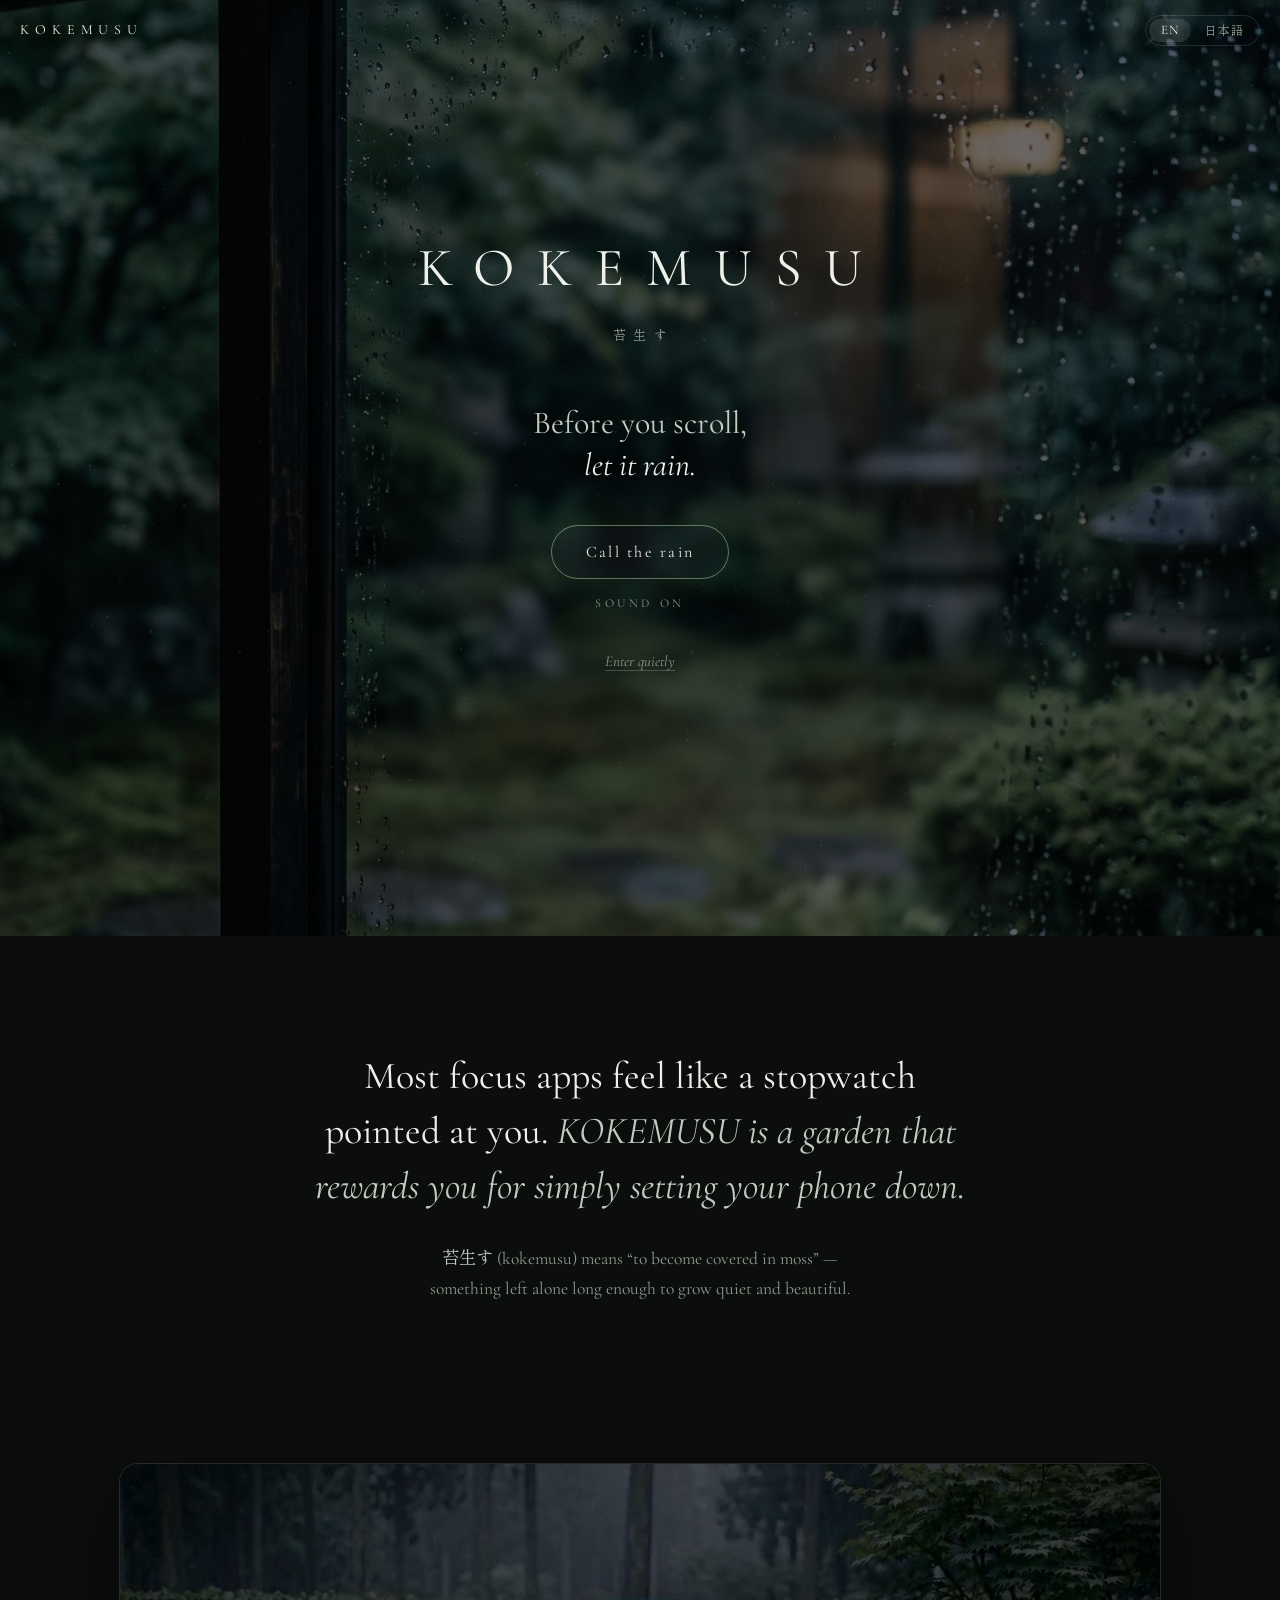
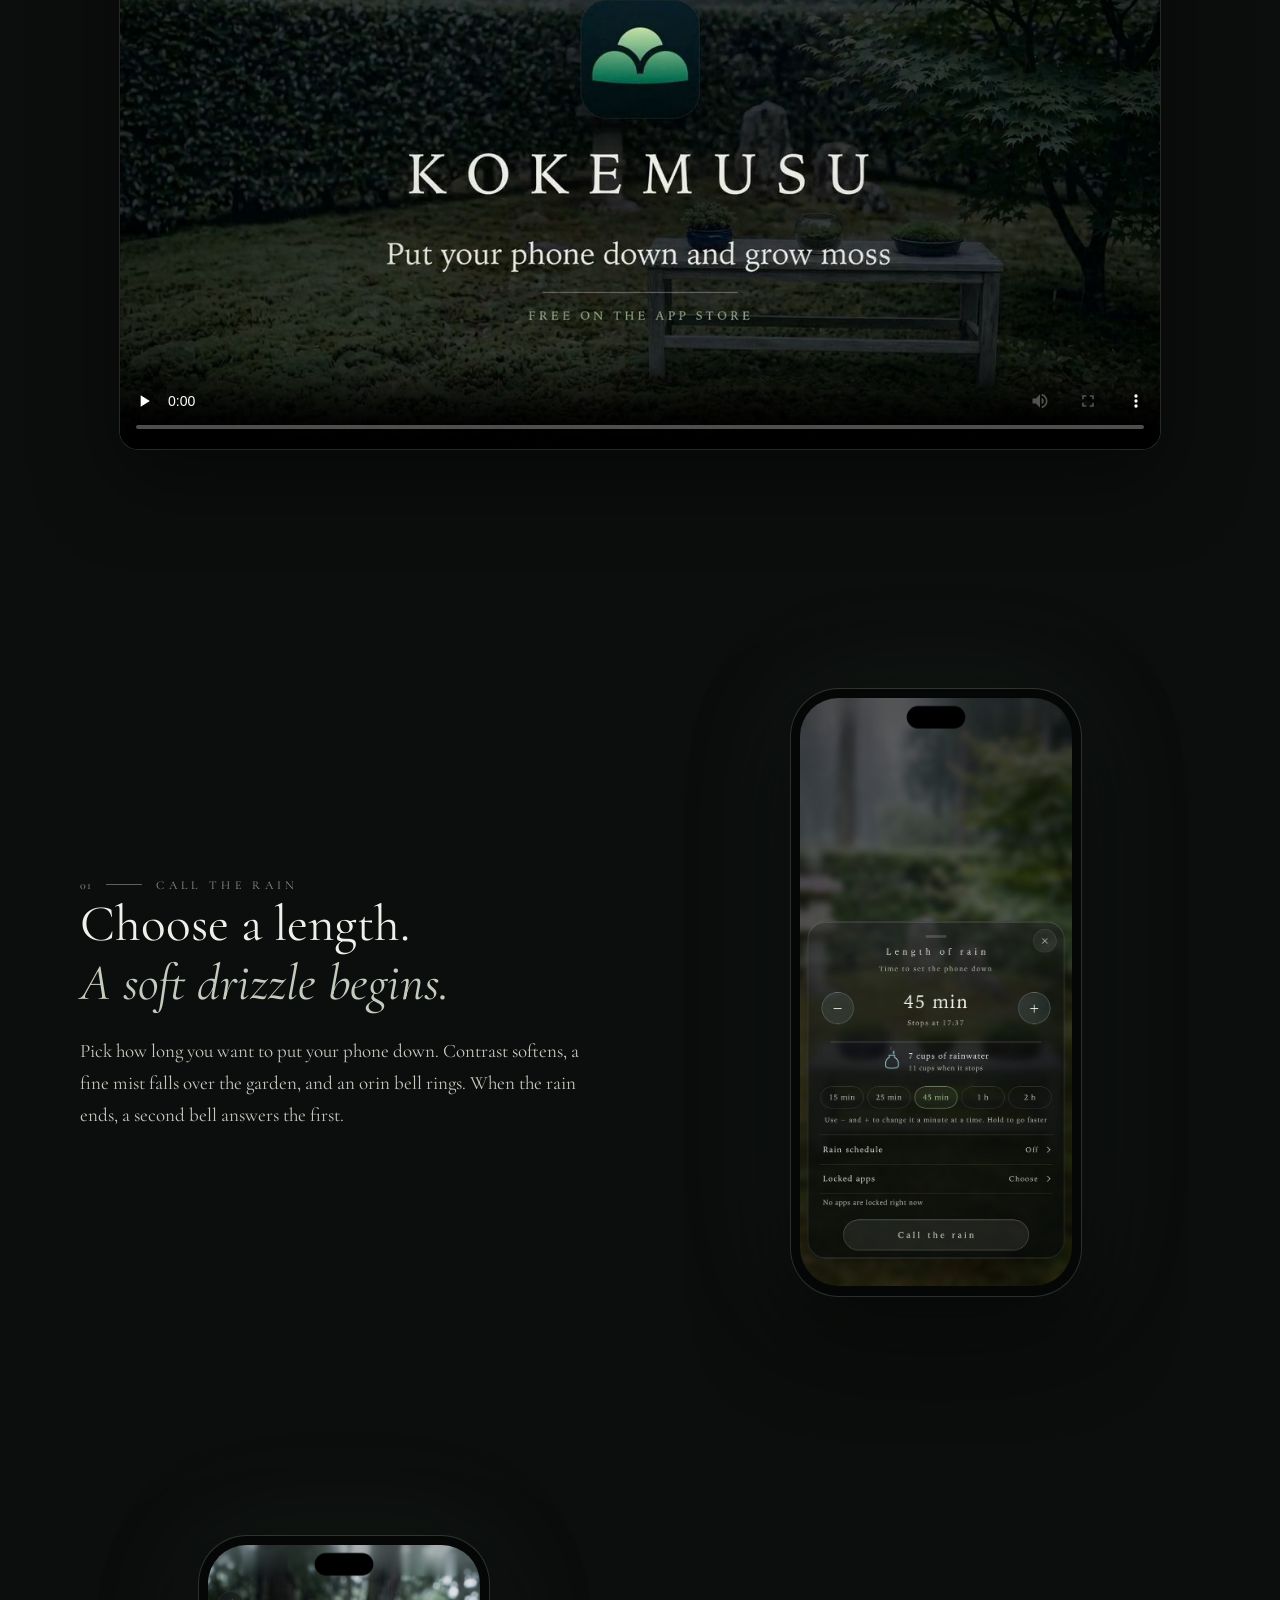
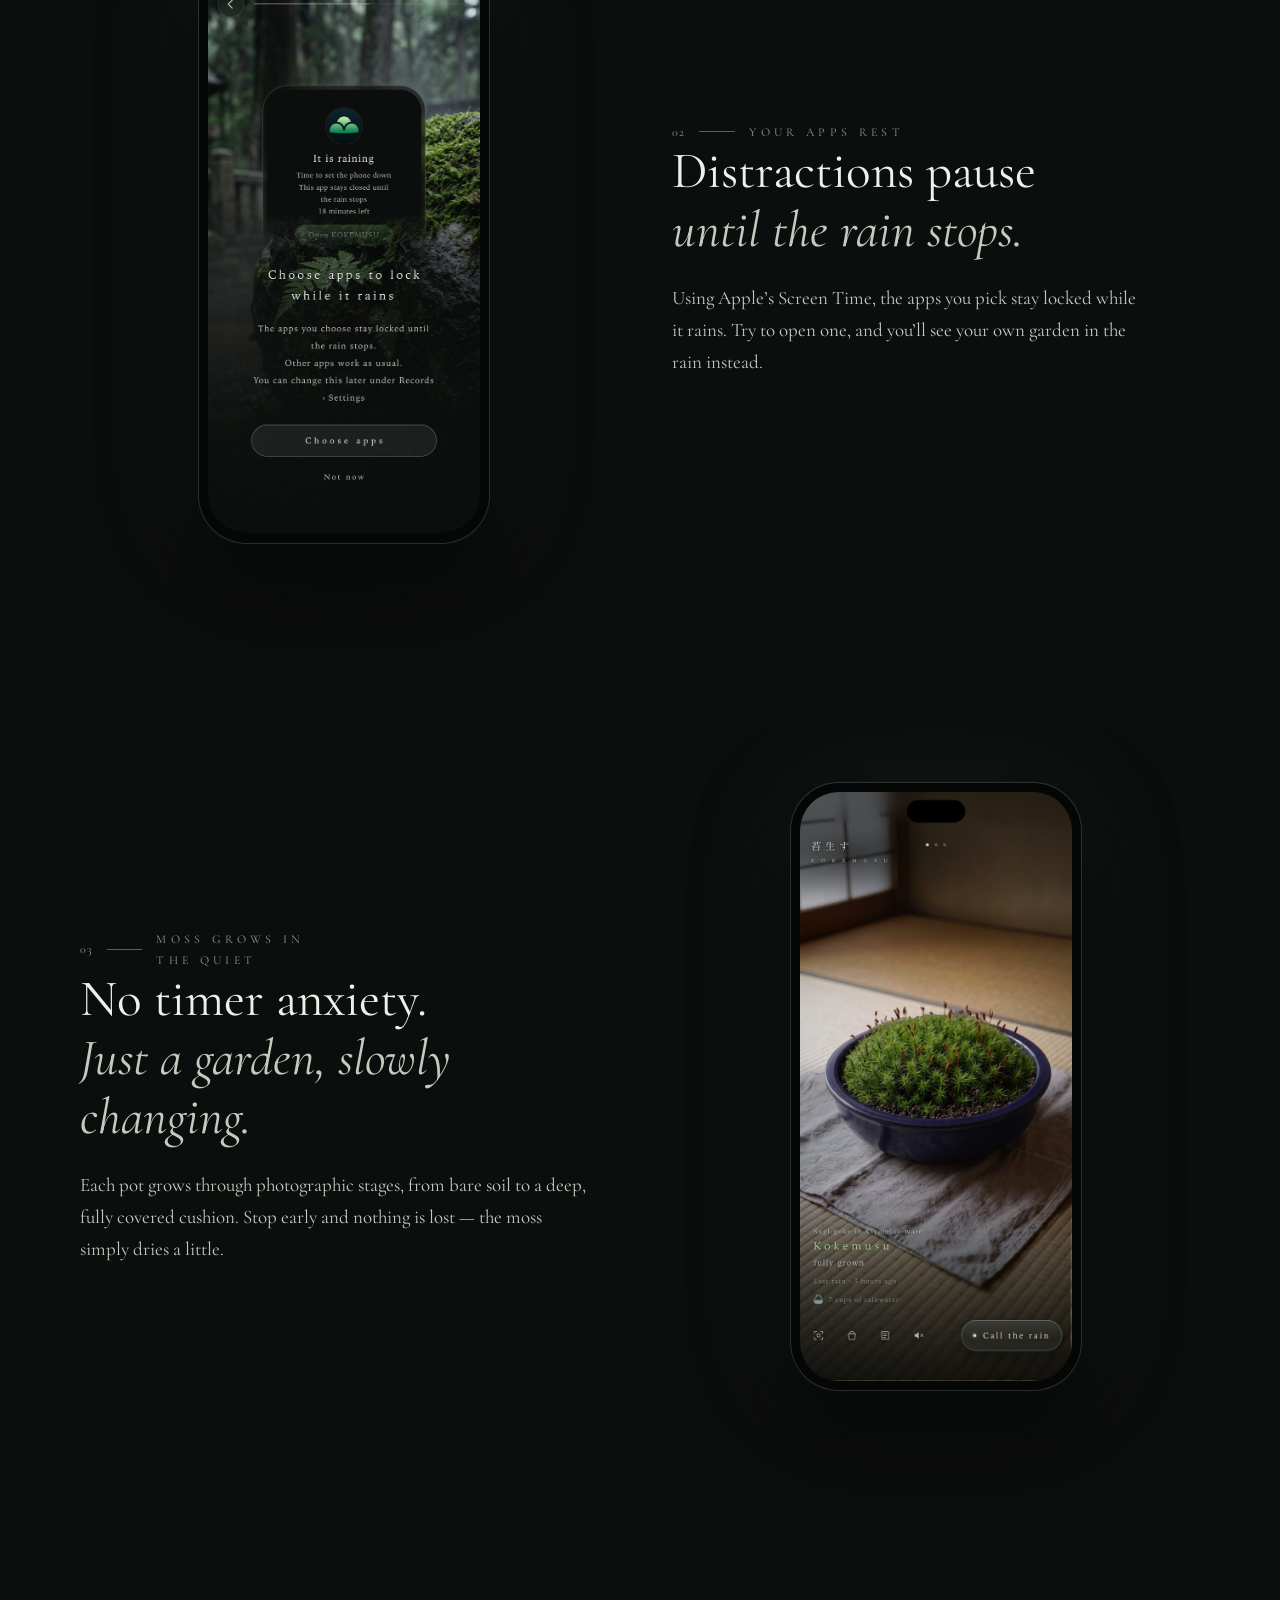
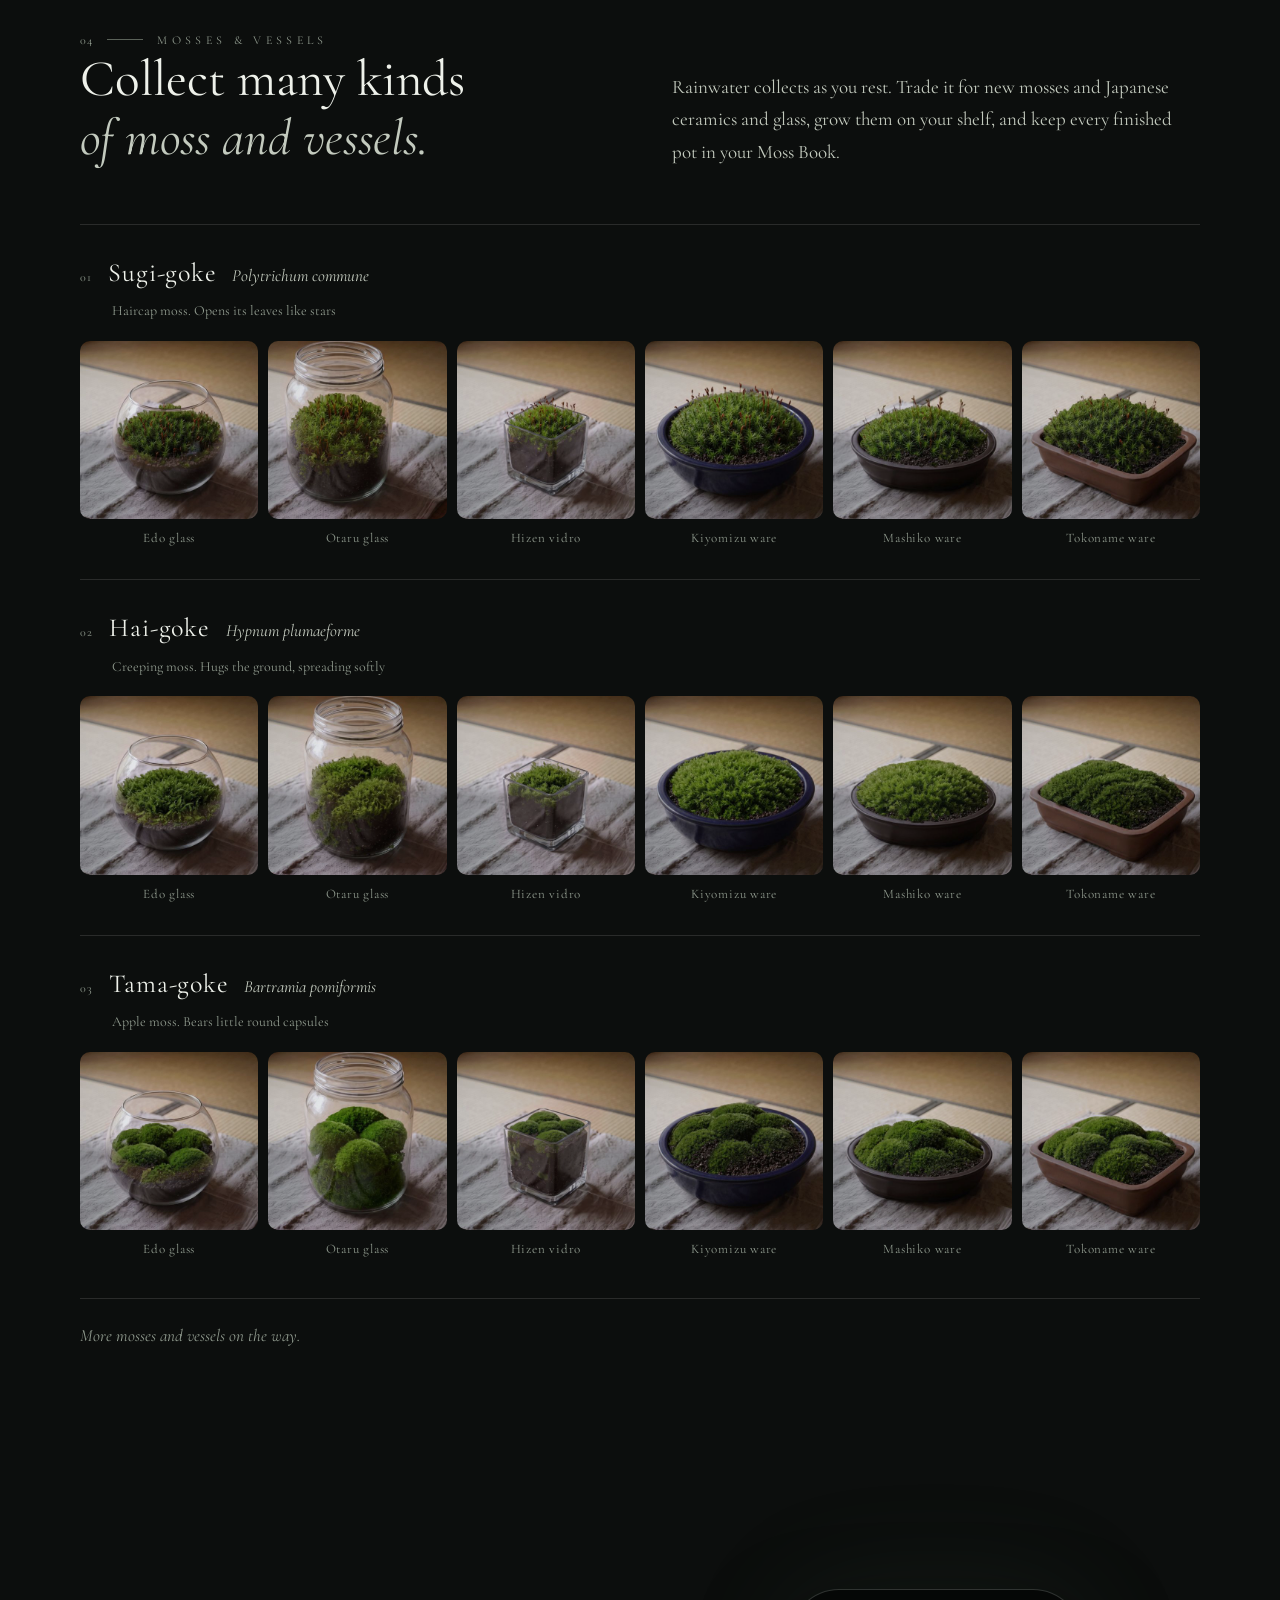
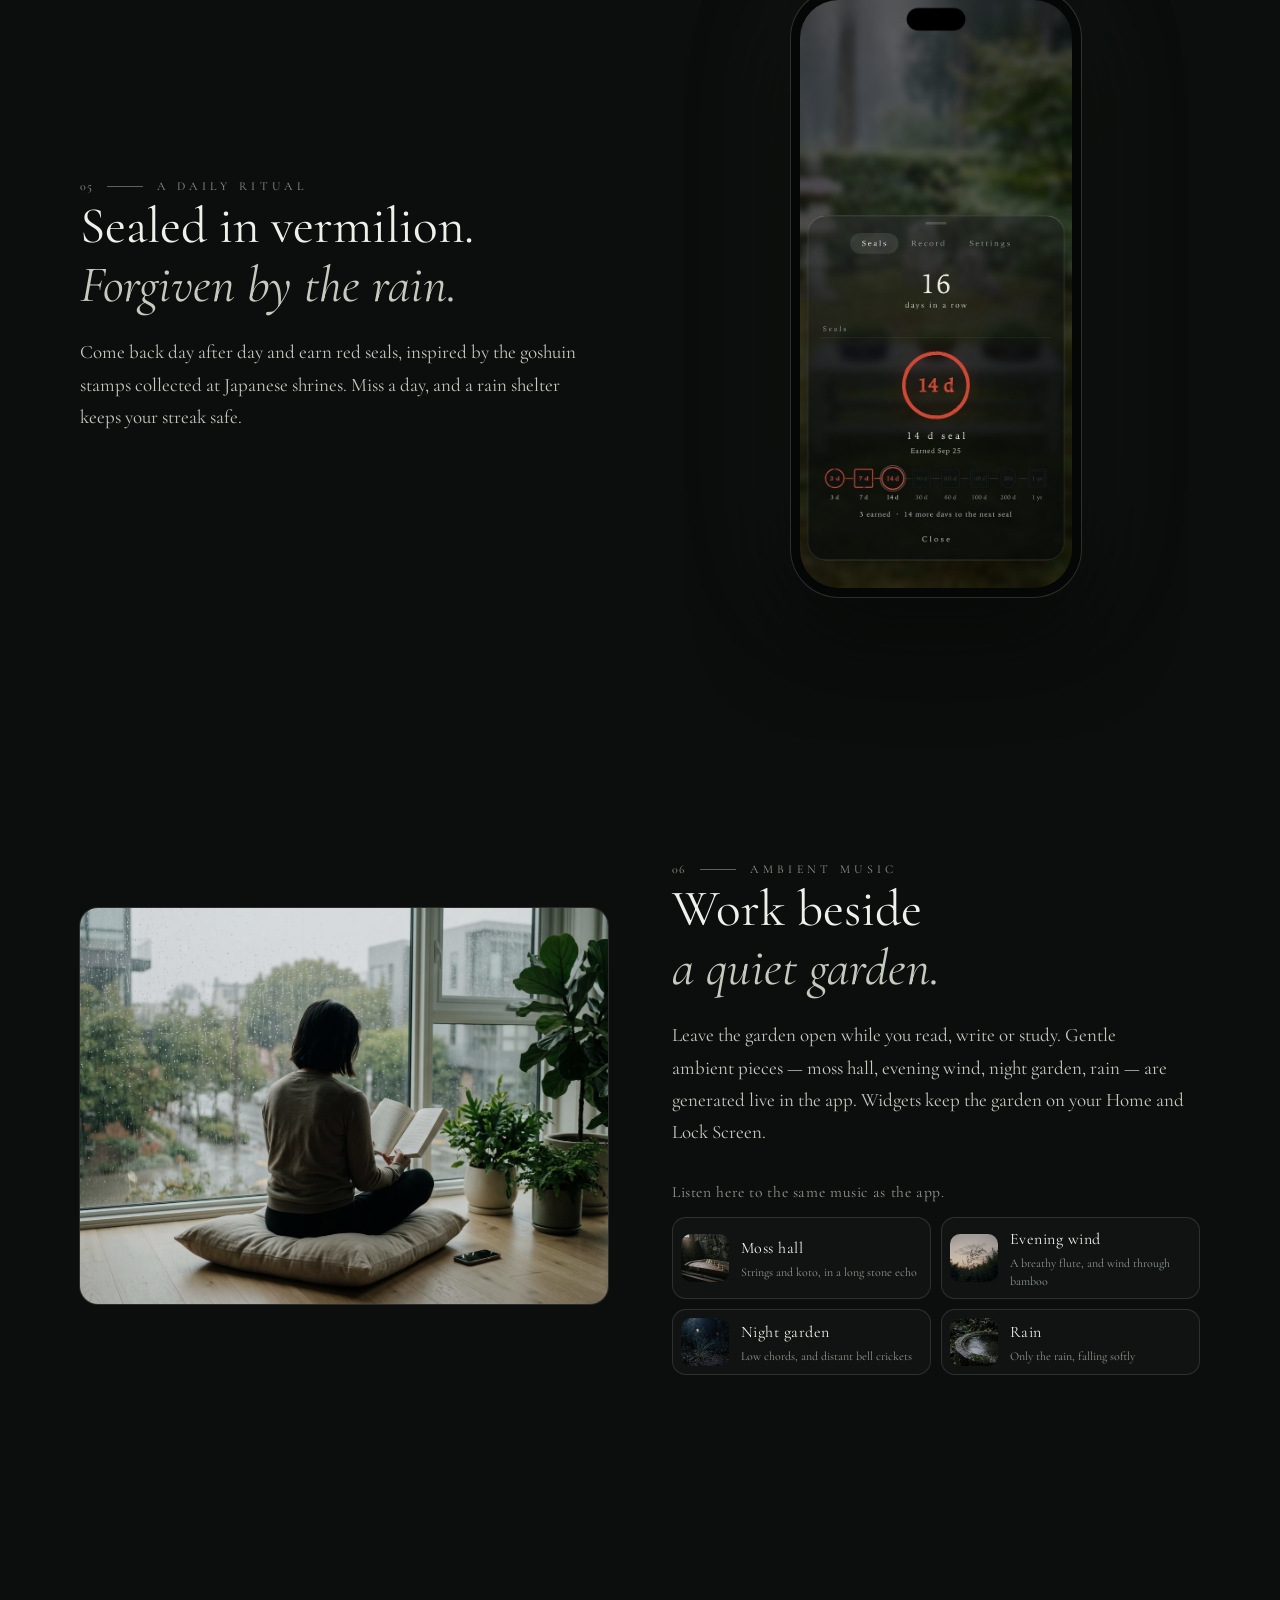
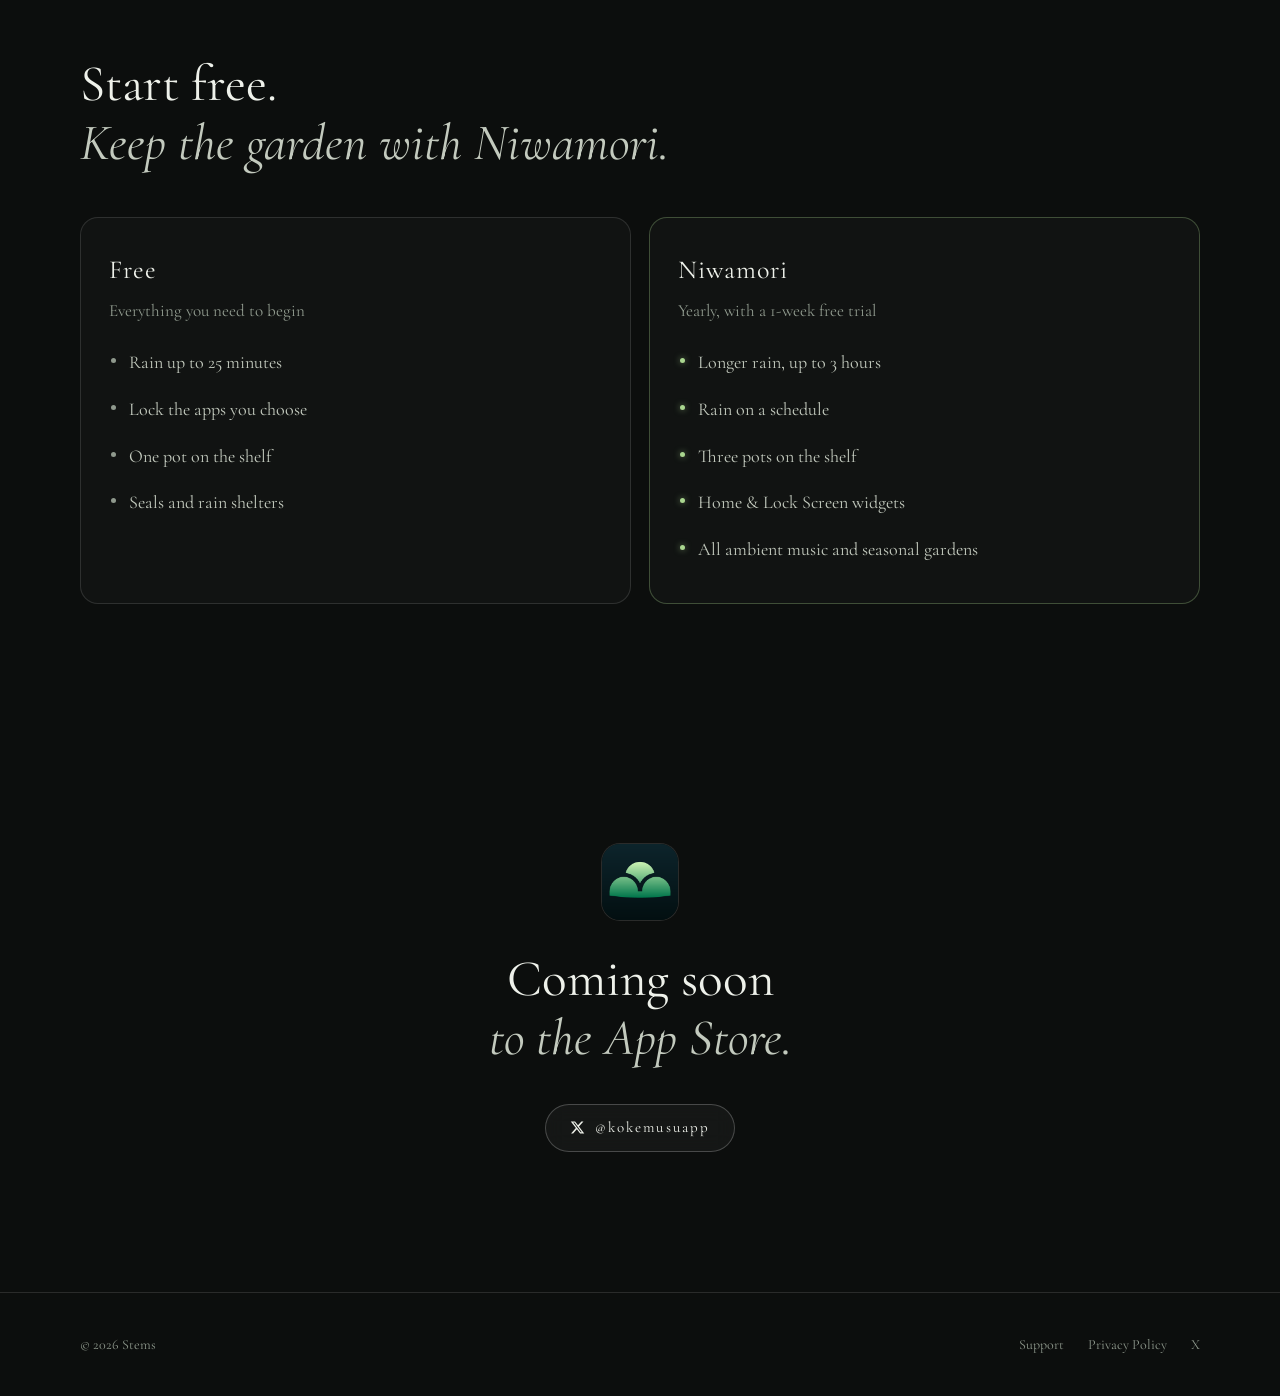
==== commit 8bb1f428: "LP のはじめの一面を生きた鉢に：入口で雨を呼ぶと、そのまま鉢に霧雨が降り、じっとしているあいだ苔が土から育つ（動くと待つ）。苔と器の選び・雨を止めるもここに（00 の節はまとめた）。細い画面では鉢が" ====
--- a/index.html
+++ b/index.html
@@ -88,11 +88,11 @@
     radial-gradient(ellipse at 70% 45%, rgba(12, 14, 13, .35), rgba(12, 14, 13, .85) 70%),
     linear-gradient(to bottom, rgba(12, 14, 13, .55), rgba(12, 14, 13, .2) 40%, var(--bg));
 }
-.hero canvas { position: absolute; inset: 0; z-index: -1; width: 100%; height: 100%; pointer-events: none; }
+#mist { position: absolute; inset: 0; z-index: -1; width: 100%; height: 100%; pointer-events: none; }
 .eyebrow { margin: 0 0 22px; font-family: var(--latin); font-size: 12px; letter-spacing: .38em; text-transform: uppercase; color: var(--faint); }
 .eyebrow .dot { display: inline-block; width: 6px; height: 6px; margin-right: 12px; border-radius: 50%; background: var(--moss); box-shadow: 0 0 10px rgba(169, 214, 143, .7); vertical-align: 2px; animation: pulse 3.2s ease-in-out infinite; }
 @keyframes pulse { 50% { opacity: .35; } }
-.wordmark { margin: 0; font-family: var(--latin); font-weight: 400; font-size: clamp(44px, 7.4vw, 104px); line-height: 1; letter-spacing: .28em; color: var(--ink); margin-right: -.28em; }
+.wordmark { margin: 0; font-family: var(--latin); font-weight: 400; font-size: clamp(40px, 5vw, 76px); line-height: 1; letter-spacing: .28em; color: var(--ink); margin-right: -.28em; }
 .wordmark-ja { margin: 16px 0 0; font-family: var(--mincho); font-size: 15px; letter-spacing: .6em; color: var(--faint); }
 .tagline { margin: 44px 0 0; font-family: var(--latin); font-weight: 400; font-size: clamp(28px, 3.2vw, 42px); line-height: 1.25; color: var(--ink); }
 .tagline em { display: block; font-style: italic; color: var(--dim); }
@@ -119,7 +119,6 @@
   box-shadow: 0 0 0 1px rgba(255, 255, 255, .14), 0 40px 90px rgba(0, 0, 0, .6), 0 0 120px rgba(90, 130, 100, .12);
 }
 .phone img { width: 100%; height: auto; aspect-ratio: 1179 / 2556; object-fit: cover; border-radius: calc(var(--pw) * .133); }
-.hero .phone { transform: rotate(2deg); }
 
 /* ── 本文 ── */
 section { position: relative; padding: 120px max(24px, 6vw); }
@@ -210,31 +209,30 @@
 html.gated .hero .reveal.is-in { opacity: 0; transform: translateY(26px); filter: blur(6px); }
 .bar { z-index: 30; }
 
-/* ── 00 雨を降らせてみる：アプリの一鉢を WebGL で。じっとしているあいだだけ育つ ── */
-.try { padding-top: 60px; transition: background 2.4s var(--ease); }
-.try.is-raining { background: #080a09; }
-.try-grid { display: grid; grid-template-columns: minmax(0, 1fr) minmax(0, 1fr); grid-template-areas: "stage head" "stage ctrl"; column-gap: 64px; align-items: center; }
-.try-stage { grid-area: stage; }
-.try-head { grid-area: head; align-self: end; }
-.try-ctrl { grid-area: ctrl; align-self: start; }
-.try-stage { position: relative; width: 100%; max-width: 540px; justify-self: center; aspect-ratio: 4 / 5; border-radius: 22px; overflow: hidden; background: #0c0e0d; box-shadow: 0 0 0 1px var(--line), 0 40px 100px rgba(0, 0, 0, .55); }
-.try-stage canvas { position: absolute; inset: 0; width: 100%; height: 100%; display: block; }
-.try-stage::after { content: ""; position: absolute; left: 0; right: 0; bottom: 0; height: 32%; background: linear-gradient(to top, rgba(8, 10, 9, .72), rgba(8, 10, 9, 0)); pointer-events: none; }
-.try-msgs { z-index: 1; position: absolute; left: 0; right: 0; bottom: 34px; text-align: center; pointer-events: none; }
-.try-msgs p { position: absolute; left: 20px; right: 20px; bottom: 0; margin: 0; font-size: 17px; letter-spacing: .04em; color: var(--ink); text-shadow: 0 1px 12px rgba(0, 0, 0, .7); opacity: 0; transform: translateY(8px); filter: blur(4px); transition: opacity .9s var(--ease), transform .9s var(--ease), filter .9s var(--ease); }
-html[lang="ja"] .try-msgs p { font-size: 14px; letter-spacing: .12em; }
-.try-msgs p.is-on { opacity: 1; transform: none; filter: none; }
-.try-progress { z-index: 1; position: absolute; left: 24px; right: 24px; bottom: 18px; height: 1px; background: rgba(255, 255, 255, .14); }
-.try-progress span { position: absolute; inset: 0; background: var(--moss); box-shadow: 0 0 8px rgba(169, 214, 143, .6); transform-origin: left; transform: scaleX(0); }
-.try-stage.is-nogl::after { content: "WebGL is not available"; position: absolute; inset: 0; display: grid; place-items: center; color: var(--faint); font-size: 14px; }
-.try-side p { max-width: 27em; margin: 22px 0 0; }
+/* ── はじめの一面の生きた鉢：アプリの一鉢を WebGL で。雨のあいだ、じっとしていると苔が育つ ── */
+.hero { grid-template-columns: minmax(0, 1.05fr) minmax(0, .95fr); grid-template-areas: "copy stage"; }
+.hero-copy { grid-area: copy; position: relative; }
+.hero-stage { grid-area: stage; position: relative; isolation: isolate; justify-self: center; height: min(78svh, 720px); aspect-ratio: 4 / 5; max-width: 100%; border-radius: 22px; overflow: hidden; background: #0c0e0d; box-shadow: 0 0 0 1px var(--line), 0 40px 100px rgba(0, 0, 0, .55); }
+.hero-stage canvas { position: absolute; inset: 0; width: 100%; height: 100%; display: block; }
+.hero-stage.is-nogl::after { content: "WebGL is not available"; position: absolute; inset: 0; display: grid; place-items: center; color: var(--faint); font-size: 14px; }
+.live { margin-top: 30px; max-width: 32em; }
+.live-msg { position: relative; height: 1.7em; }
+.live-msg p { position: absolute; left: 0; right: 0; top: 0; margin: 0; font-size: 17px; color: var(--ink); opacity: 0; transform: translateY(6px); filter: blur(4px); transition: opacity .9s var(--ease), transform .9s var(--ease), filter .9s var(--ease); white-space: nowrap; overflow: hidden; text-overflow: ellipsis; }
+html[lang="ja"] .live-msg p { font-size: 14px; letter-spacing: .1em; }
+.live-msg p.is-on { opacity: 1; transform: none; filter: none; }
+.live-bar { position: relative; height: 1px; margin: 12px 0 20px; background: rgba(255, 255, 255, .14); }
+.live-bar span { position: absolute; inset: 0; background: var(--moss); box-shadow: 0 0 8px rgba(169, 214, 143, .6); transform-origin: left; transform: scaleX(0); }
+.x-link { display: inline-flex; align-items: center; gap: 8px; margin-left: auto; color: var(--faint); font-size: 14px; letter-spacing: .06em; text-decoration: none; transition: color .5s var(--ease); }
+html[lang="ja"] .x-link { font-size: 12px; }
+.x-link:hover { color: var(--ink); }
+.x-link svg { width: 13px; height: 13px; fill: currentColor; }
 .try-act { display: flex; align-items: center; gap: 22px; margin-top: 30px; }
 .try-call > span { display: none; }
 .try-call[data-state="idle"] .s-idle, .try-call[data-state="raining"] .s-raining, .try-call[data-state="grown"] .s-grown { display: inline; }
 .try-call[data-state="idle"] { border-color: rgba(169, 214, 143, .45); }
 .try-pct { margin: 0 !important; color: var(--faint); font-size: 15px; letter-spacing: .08em; }
 .try-pct b { font-weight: 400; color: var(--ink); font-variant-numeric: tabular-nums; }
-.try-pick { margin-top: 30px; }
+.try-pick { margin-top: 22px; }
 .try-pick > p { margin: 16px 0 8px !important; font-size: 12px; letter-spacing: .3em; text-transform: uppercase; color: var(--faint); }
 .chips { display: flex; flex-wrap: wrap; gap: 8px; }
 .chip { appearance: none; padding: 7px 14px; border: 1px solid var(--line); border-radius: 999px; background: none; color: var(--dim); cursor: pointer; font: 15px/1.2 var(--latin); letter-spacing: .03em; transition: border-color .5s var(--ease), color .5s var(--ease), background .5s var(--ease); }
@@ -242,34 +240,21 @@
 .chip:hover { color: var(--ink); }
 .chip[aria-pressed="true"] { color: var(--ink); border-color: rgba(169, 214, 143, .45); background: rgba(169, 214, 143, .06); }
 /* 雨のあいだは、まわりを静かに */
+.bar { transition: opacity 1.2s var(--ease), background .6s var(--ease), backdrop-filter .6s var(--ease); }
 body.is-raining .bar { opacity: .15; }
-.bar { transition: opacity 1.2s var(--ease), background .6s var(--ease), backdrop-filter .6s var(--ease); }
-.try.is-raining .try-head, .try.is-raining .try-pick { opacity: .45; transition: opacity 1.6s var(--ease); }
-.try-head, .try-pick { transition: opacity 1.2s var(--ease); }
+.hero-top, .try-pick, .x-link { transition: opacity 1.4s var(--ease); }
+.hero.is-raining .hero-top, .hero.is-raining .try-pick, .hero.is-raining .x-link { opacity: .4; }
 @media (max-width: 860px) {
-  .try { padding-top: 40px; }
-  .try-grid { grid-template-columns: 1fr; grid-template-areas: "head" "stage" "ctrl"; row-gap: 28px; }
-  .try-stage { max-width: none; border-radius: 18px; }
-  .try-act { margin-top: 0; }
-}
-
-/* ── 公開の知らせ（Kit） ── */
-.notify { max-width: 460px; margin: 34px auto 0; }
-.notify[hidden] { display: none; }
-.notify-h { margin: 0 0 14px; color: var(--dim); }
-.notify-row { display: flex; gap: 8px; }
-.notify-row[hidden] { display: none; }
-.notify input {
-  flex: 1; min-width: 0; height: 48px; padding: 0 18px; border: 1px solid rgba(255, 255, 255, .22); border-radius: 999px;
-  background: rgba(255, 255, 255, .04); color: var(--ink); font: 16px var(--latin); letter-spacing: .02em; outline: none;
-  transition: border-color .5s var(--ease);
-}
-.notify input:focus { border-color: rgba(169, 214, 143, .5); }
-.notify input::placeholder { color: var(--faint); }
-.notify .btn { flex: none; border-color: rgba(169, 214, 143, .45); }
-.notify-note { margin: 12px 0 0; font-size: 13px; color: var(--faint); }
-.notify-note.is-err { color: #d9aaa0; }
-.closing .notify + .cta { margin-top: 22px; }
+  .hero { display: block; padding: 0; min-height: 0; }
+  .hero-bg { display: none; }
+  .hero-stage { position: absolute; inset: 0; justify-self: stretch; align-self: stretch; width: auto; height: auto; aspect-ratio: auto; max-width: none; border-radius: 0; box-shadow: none; z-index: -1; }
+  .hero-stage::after { content: ""; position: absolute; inset: 0; pointer-events: none; background: linear-gradient(to bottom, rgba(10, 12, 11, .82), rgba(10, 12, 11, .25) 34%, rgba(10, 12, 11, 0) 48%, rgba(10, 12, 11, .35) 64%, rgba(10, 12, 11, .92) 82%, var(--bg)); }
+  .hero-copy { display: flex; flex-direction: column; min-height: 100svh; padding: calc(96px + env(safe-area-inset-top)) 20px 30px; }
+  .hero-top .lede { display: none; }
+  .tagline { margin-top: 26px; }
+  .live { margin-top: auto; }
+  .try-act { flex-wrap: wrap; row-gap: 12px; }
+}
 
 /* ── 04 苔と器：写真の標本帳。苔ごとに一段、六つの器を並べる（狭い画面では横にすべらせる） ── */
 .kinds-head { display: grid; grid-template-columns: 1fr 1fr; gap: 20px 64px; align-items: end; margin-bottom: 56px; }
@@ -352,8 +337,6 @@
 
 @media (max-width: 860px) {
   body { font-size: 18px; }
-  .hero { grid-template-columns: 1fr; padding-top: 120px; gap: 56px; text-align: left; }
-  .hero .phone { --pw: min(260px, 66vw); }
   section { padding: 88px 20px; }
   .row { grid-template-columns: 1fr; gap: 48px; }
   .row.flip > :first-child { order: 0; }
@@ -404,64 +387,46 @@
 </div>
 
 <main id="top">
-  <div class="hero">
+  <div class="hero" id="hero">
     <div class="hero-bg" aria-hidden="true"></div>
     <canvas id="mist" aria-hidden="true"></canvas>
-    <div>
-      <p class="eyebrow reveal"><span class="dot"></span><span class="t-en">Coming soon to iPhone</span><span class="t-ja">iPhone 版 まもなく公開</span></p>
-      <h1 class="wordmark reveal d1">KOKEMUSU</h1>
-      <p class="wordmark-ja reveal d1">苔生す</p>
-      <p class="tagline reveal d2">
-        <span class="t-en">Put your phone down.<em>Grow moss.</em></span>
-        <span class="t-ja">スマホを置き、<br>苔を育てよう</span>
-      </p>
-      <p class="lede reveal d3">
-        <span class="t-en">A quiet Japanese moss garden that grows only while your phone rests. Call the rain, step away, and come back to something a little greener.</span>
-        <span class="t-ja">スマートフォンを置いているあいだだけ育つ、静かな苔の庭。雨を呼んでスマホを離れると、戻るころには苔が少し育っています。</span>
-      </p>
-      <div class="cta reveal d3">
-        <a class="btn" href="https://x.com/kokemusuapp" target="_blank" rel="noopener">
-          <svg viewBox="0 0 24 24" aria-hidden="true"><path d="M18.244 2.25h3.308l-7.227 8.26 8.502 11.24H16.17l-5.214-6.817L4.99 21.75H1.68l7.73-8.835L1.254 2.25H8.08l4.713 6.231zm-1.161 17.52h1.833L7.084 4.126H5.117z"/></svg>
-          <span class="t-en">Follow for launch</span><span class="t-ja">公開の知らせを受け取る</span>
-        </a>
-        <a class="btn is-quiet" href="#try"><span class="t-en">Try the rain</span><span class="t-ja">雨を降らせてみる</span></a>
-      </div>
-    </div>
-    <div class="phone reveal d2"><img data-img="rain" src="lp/en-rain.jpg" alt="" width="640" height="1388"></div>
-  </div>
-
-  <section class="try" id="try">
-    <div class="wrap try-grid">
-      <div class="try-stage reveal" id="tryStage">
-        <canvas class="try-gl" aria-hidden="true"></canvas>
-        <canvas class="try-rain" aria-hidden="true"></canvas>
-        <div class="try-msgs" aria-live="polite">
+    <div class="hero-stage reveal d2" id="tryStage">
+      <canvas class="try-gl" aria-hidden="true"></canvas>
+      <canvas class="try-rain" aria-hidden="true"></canvas>
+    </div>
+    <div class="hero-copy">
+      <div class="hero-top">
+        <p class="eyebrow reveal"><span class="dot"></span><span class="t-en">Coming soon to iPhone</span><span class="t-ja">iPhone 版 まもなく公開</span></p>
+        <h1 class="wordmark reveal d1">KOKEMUSU</h1>
+        <p class="wordmark-ja reveal d1">苔生す</p>
+        <p class="tagline reveal d2">
+          <span class="t-en">Put your phone down.<em>Grow moss.</em></span>
+          <span class="t-ja">スマホを置き、<br>苔を育てよう</span>
+        </p>
+        <p class="lede reveal d3">
+          <span class="t-en">A quiet Japanese moss garden that grows only while your phone rests. Here, it grows only while you stay still.</span>
+          <span class="t-ja">スマートフォンを置いているあいだだけ育つ、静かな苔の庭。ここでは、あなたがじっとしているあいだだけ育ちます。</span>
+        </p>
+      </div>
+      <div class="live reveal d3">
+        <div class="live-msg" aria-live="polite">
           <p data-msg="idle" class="is-on"><span class="t-en">Call the rain, then let go of everything.</span><span class="t-ja">雨を呼んだら、手を離してください</span></p>
           <p data-msg="still"><span class="t-en">It is raining. The moss is growing.</span><span class="t-ja">雨が降っています。苔が育っています</span></p>
           <p data-msg="wait"><span class="t-en">The moss waits while you move.</span><span class="t-ja">動いているあいだ、苔は待っています</span></p>
           <p data-msg="paused"><span class="t-en">The rain has stopped.</span><span class="t-ja">雨が上がりました</span></p>
           <p data-msg="grown"><span class="t-en">Fully grown. In the app, it takes many quiet rains.</span><span class="t-ja">育ちきりました。アプリでは、いくつもの静かな雨をかけて育ちます</span></p>
         </div>
-        <div class="try-progress" aria-hidden="true"><span id="tryBar"></span></div>
-      </div>
-      <div class="try-side try-head">
-        <p class="label reveal" data-n="00"><span class="rule"></span><span class="t-en">Try it</span><span class="t-ja">試してみる</span></p>
-        <h2 class="reveal d1"><span class="t-en">Call the rain.<em>Then stay still.</em></span><span class="t-ja">雨を呼んで<em>そのまま、じっとしていてください</em></span></h2>
-        <p class="reveal d2">
-          <span class="t-en">This is the pot from the app, right in your browser. The moss grows only while you don’t touch anything. Move, scroll or tap, and it waits for you.</span>
-          <span class="t-ja">アプリと同じ鉢を、ブラウザで。何も触らずにいるあいだだけ、苔が育ちます。動かしたり画面をすべらせたりすると、苔は待っています。</span>
-        </p>
-      </div>
-      <div class="try-side try-ctrl">
-        <div class="try-act reveal d2">
+        <div class="live-bar" aria-hidden="true"><span id="tryBar"></span></div>
+        <div class="try-act">
           <button type="button" class="btn try-call" id="tryCall" data-state="idle">
             <span class="s-idle"><span class="t-en">Call the rain</span><span class="t-ja">雨を呼ぶ</span></span>
             <span class="s-raining"><span class="t-en">Stop the rain</span><span class="t-ja">雨を止める</span></span>
             <span class="s-grown"><span class="t-en">Start again</span><span class="t-ja">もう一度</span></span>
           </button>
           <p class="try-pct"><span class="t-en">Moss</span><span class="t-ja">苔</span> <b id="tryPct">0</b>%</p>
+          <a class="x-link" href="https://x.com/kokemusuapp" target="_blank" rel="noopener"><svg viewBox="0 0 24 24" aria-hidden="true"><path d="M18.244 2.25h3.308l-7.227 8.26 8.502 11.24H16.17l-5.214-6.817L4.99 21.75H1.68l7.73-8.835L1.254 2.25H8.08l4.713 6.231zm-1.161 17.52h1.833L7.084 4.126H5.117z"/></svg><span class="t-en">Follow for launch</span><span class="t-ja">公開の知らせ</span></a>
         </div>
-        <div class="try-pick reveal d3">
+        <div class="try-pick">
           <p><span class="t-en">Moss</span><span class="t-ja">苔</span></p>
           <div class="chips"><button type="button" class="chip" data-species="sugigoke" aria-pressed="true"><span class="t-en">Sugi-goke</span><span class="t-ja">スギゴケ</span></button><button type="button" class="chip" data-species="hainegoke" aria-pressed="false"><span class="t-en">Hai-goke</span><span class="t-ja">ハイゴケ</span></button><button type="button" class="chip" data-species="tamagoke" aria-pressed="false"><span class="t-en">Tama-goke</span><span class="t-ja">タマゴケ</span></button></div>
           <p><span class="t-en">Vessel</span><span class="t-ja">器</span></p>
@@ -469,7 +434,8 @@
         </div>
       </div>
     </div>
-  </section>
+  </div>
+
 
   <section>
     <div class="statement">
@@ -760,6 +726,7 @@
       setTimeout(function () {
         gate.classList.add('is-out');
         root.classList.remove('gated');
+        if (withSound) window.dispatchEvent(new Event('kokemusu:rain'));
         setTimeout(function () { gate.hidden = true; if (gd) gd.level = 0; }, 2000);
       }, wait);
     };
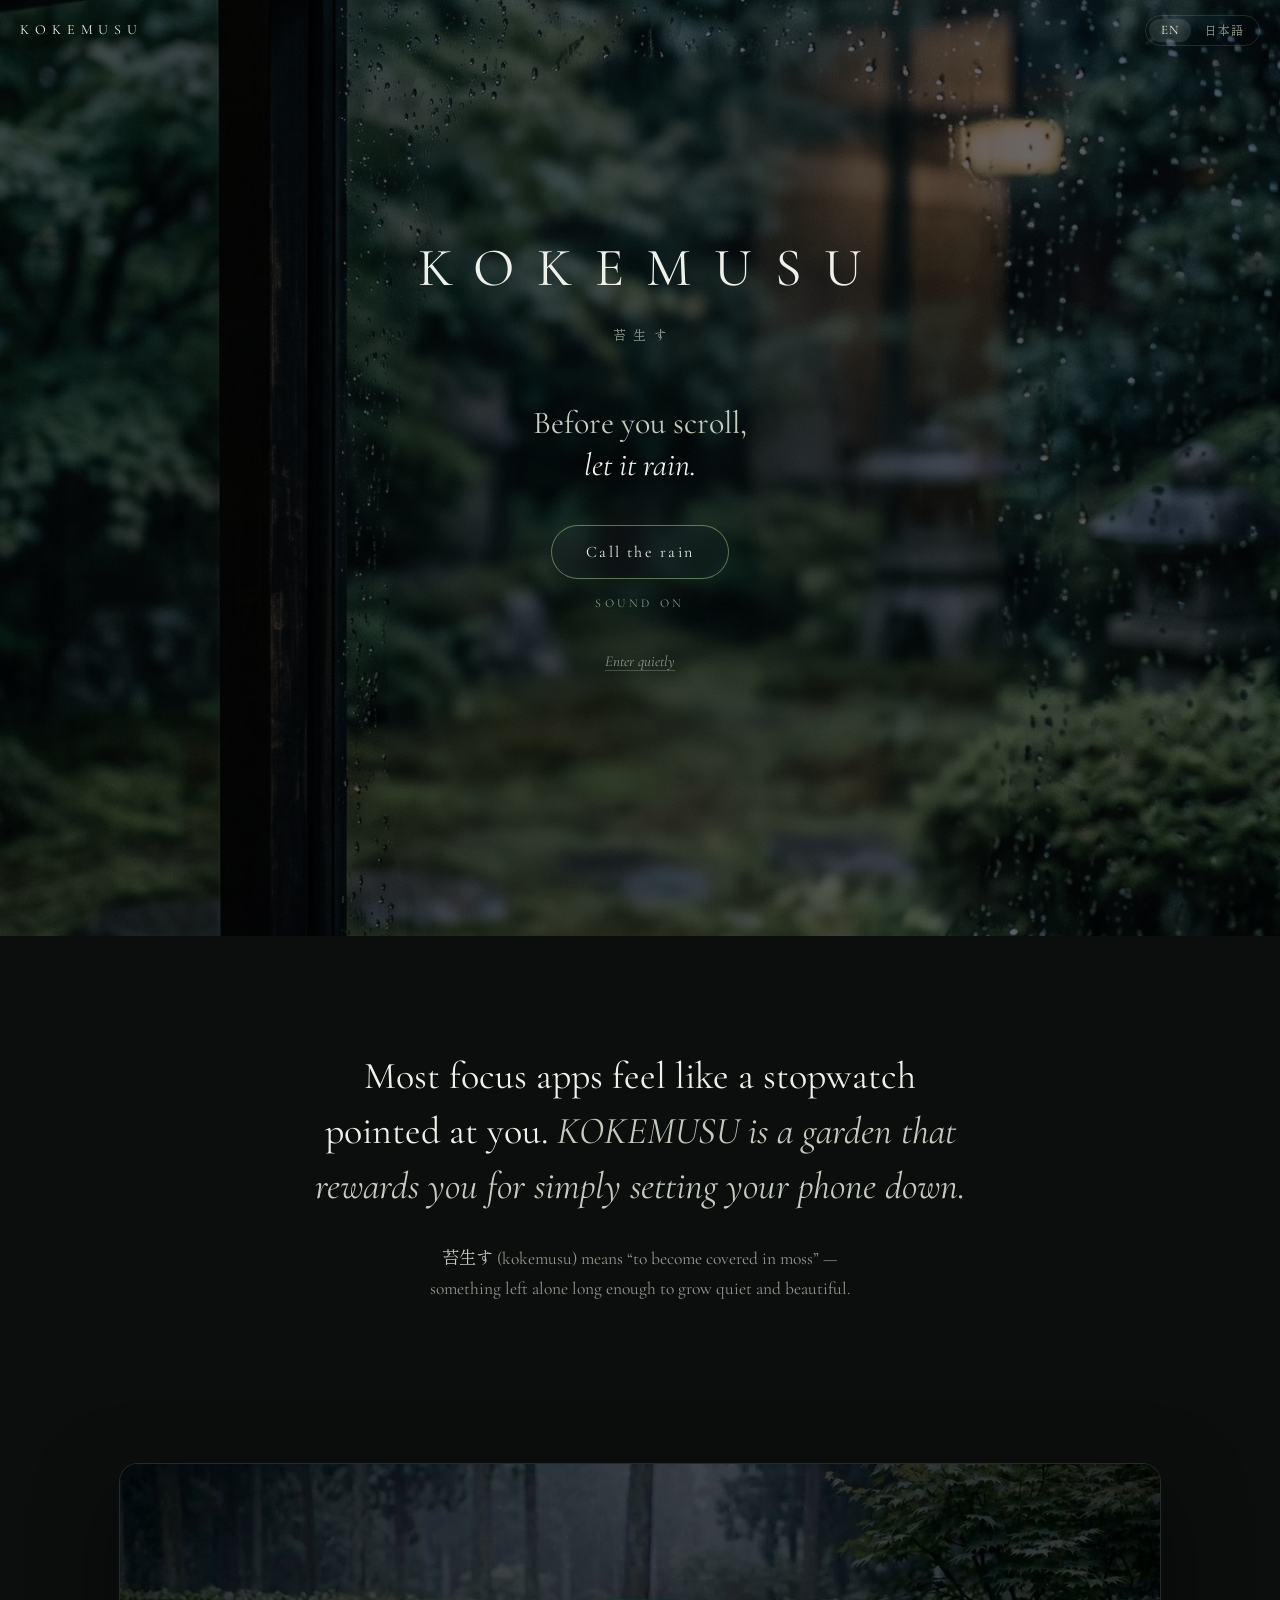
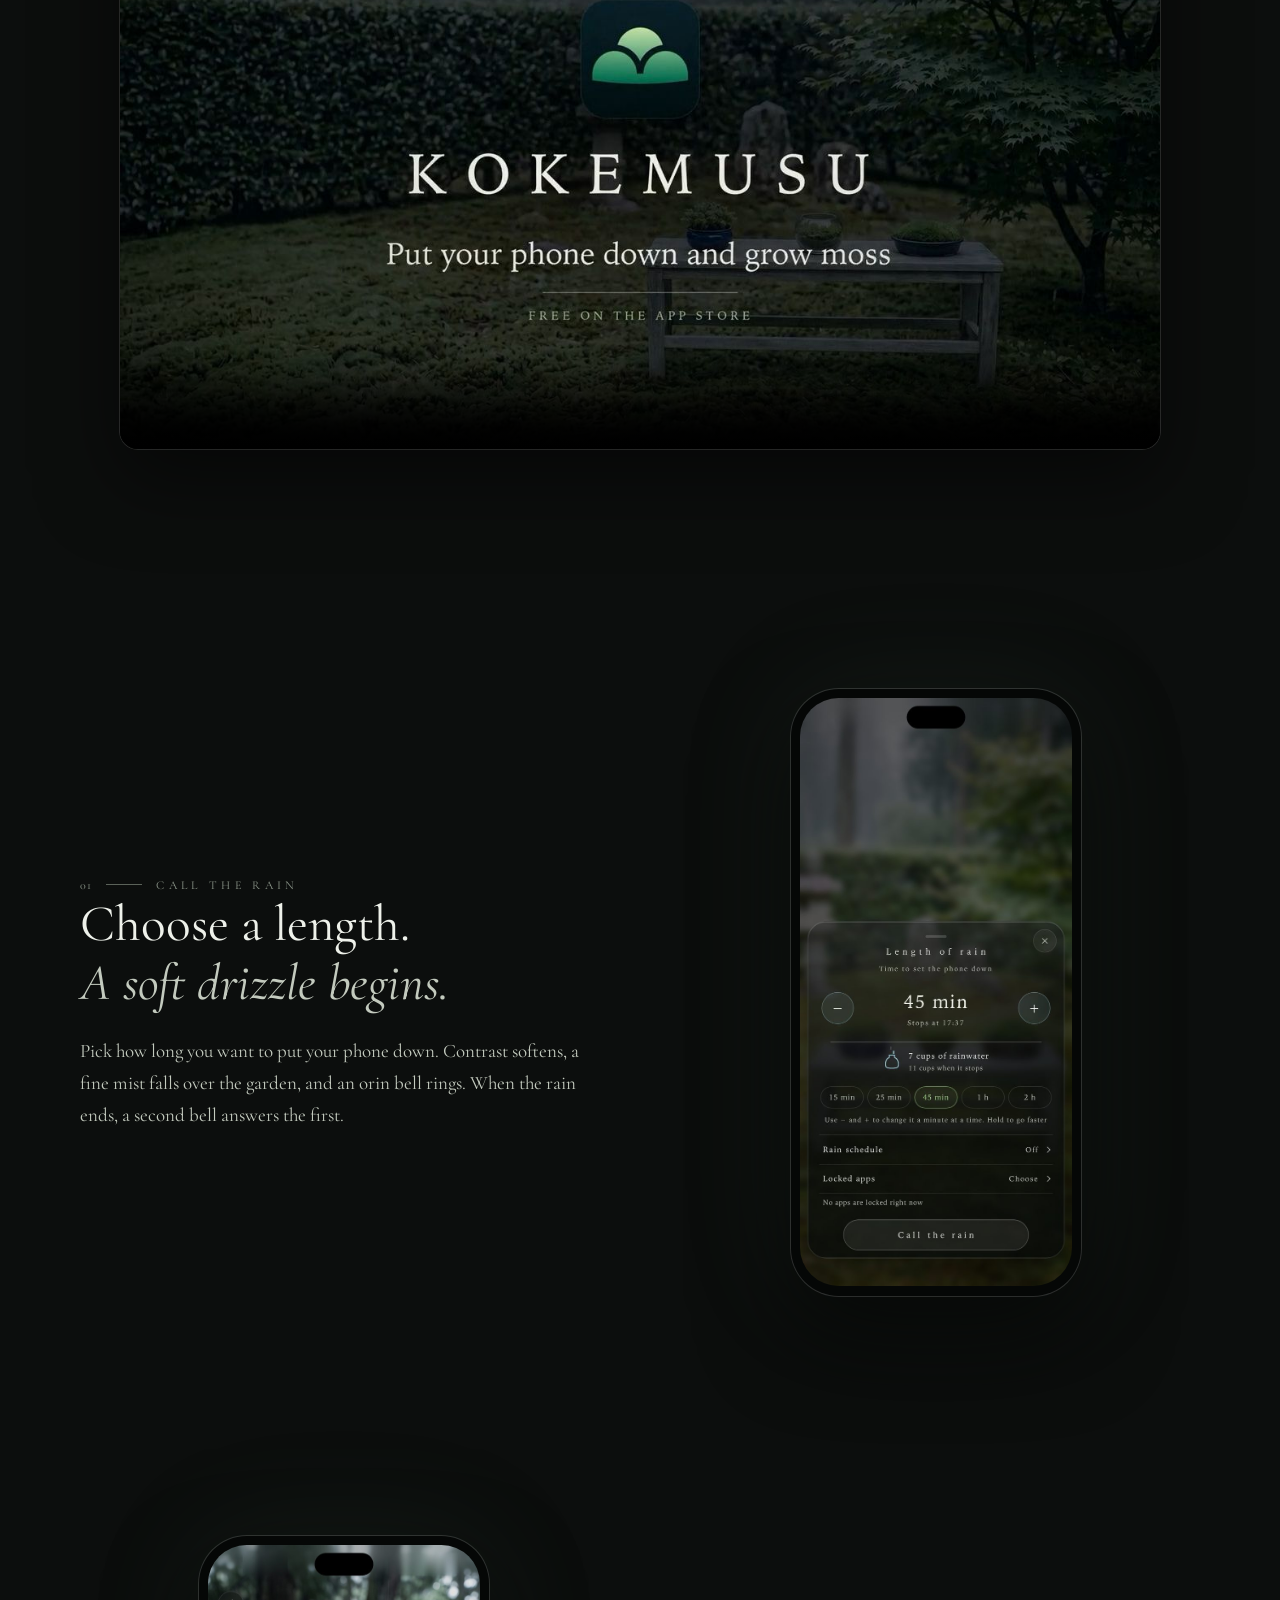
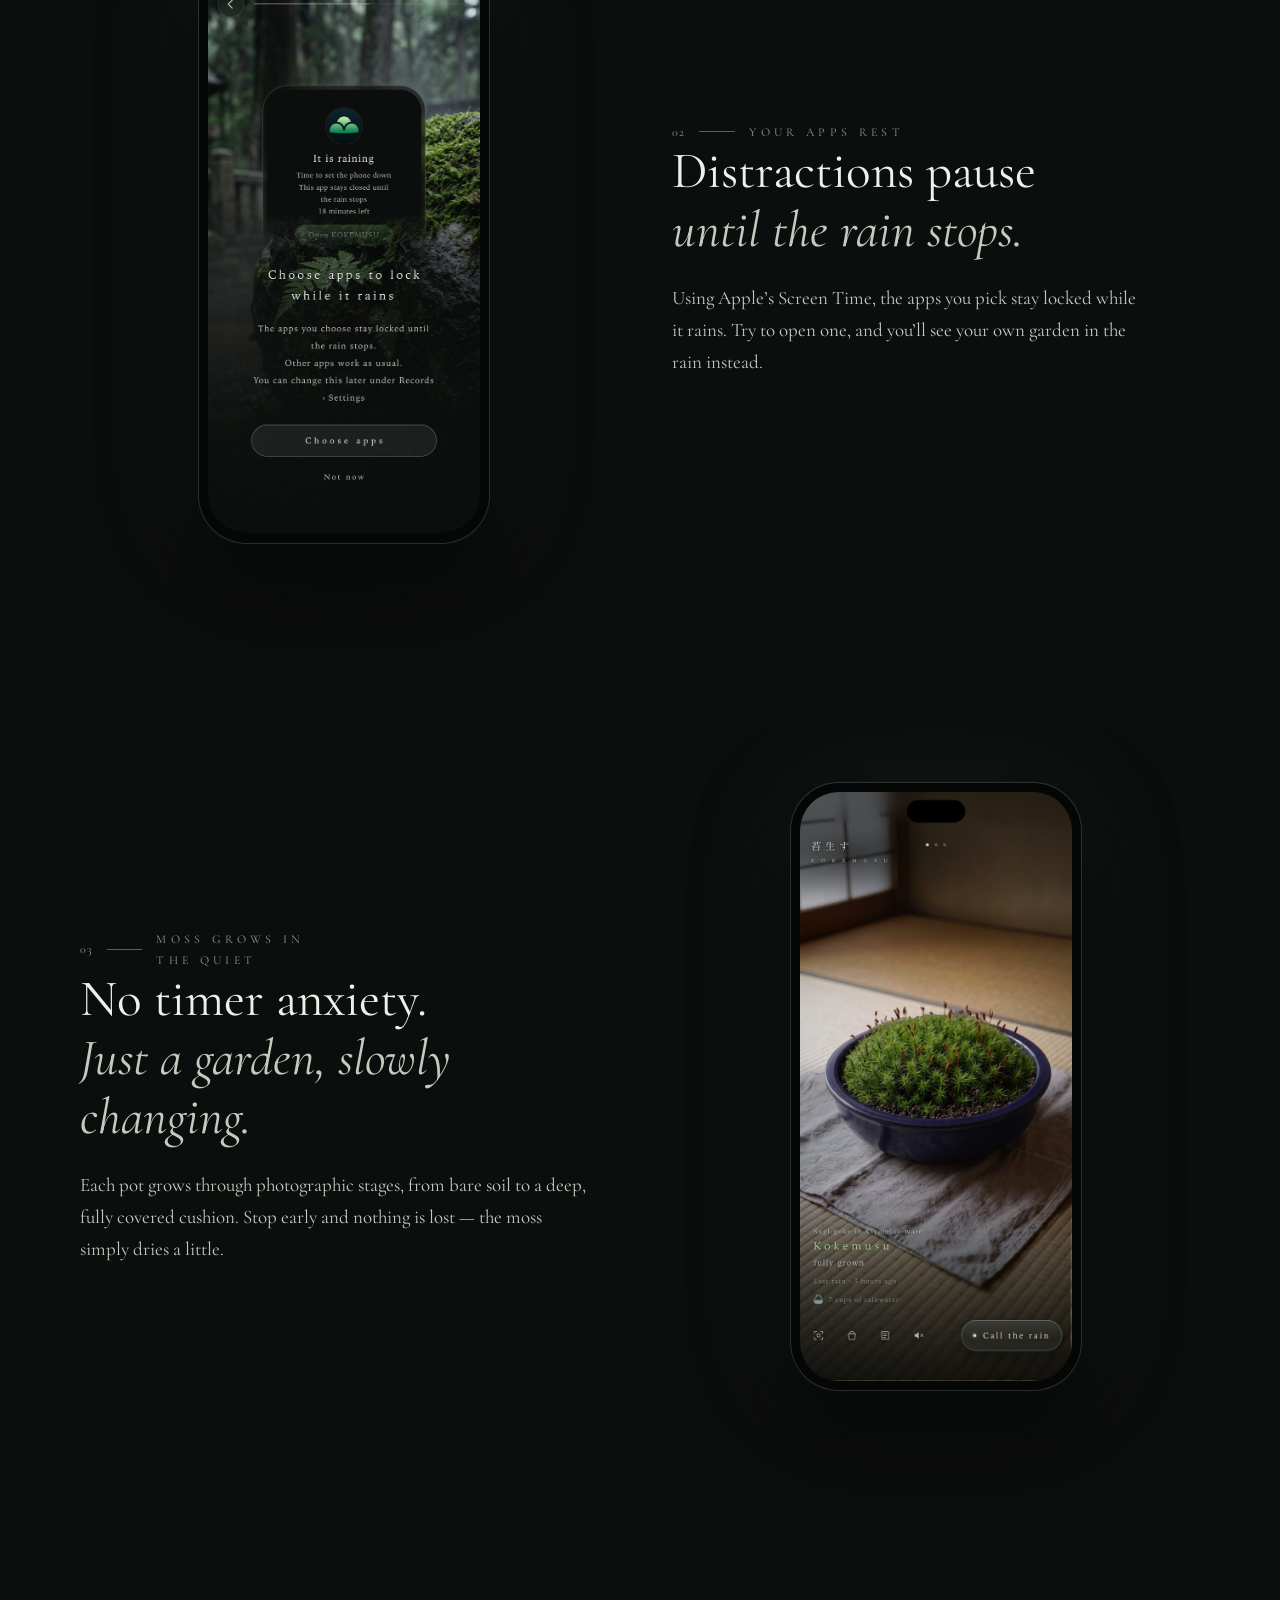
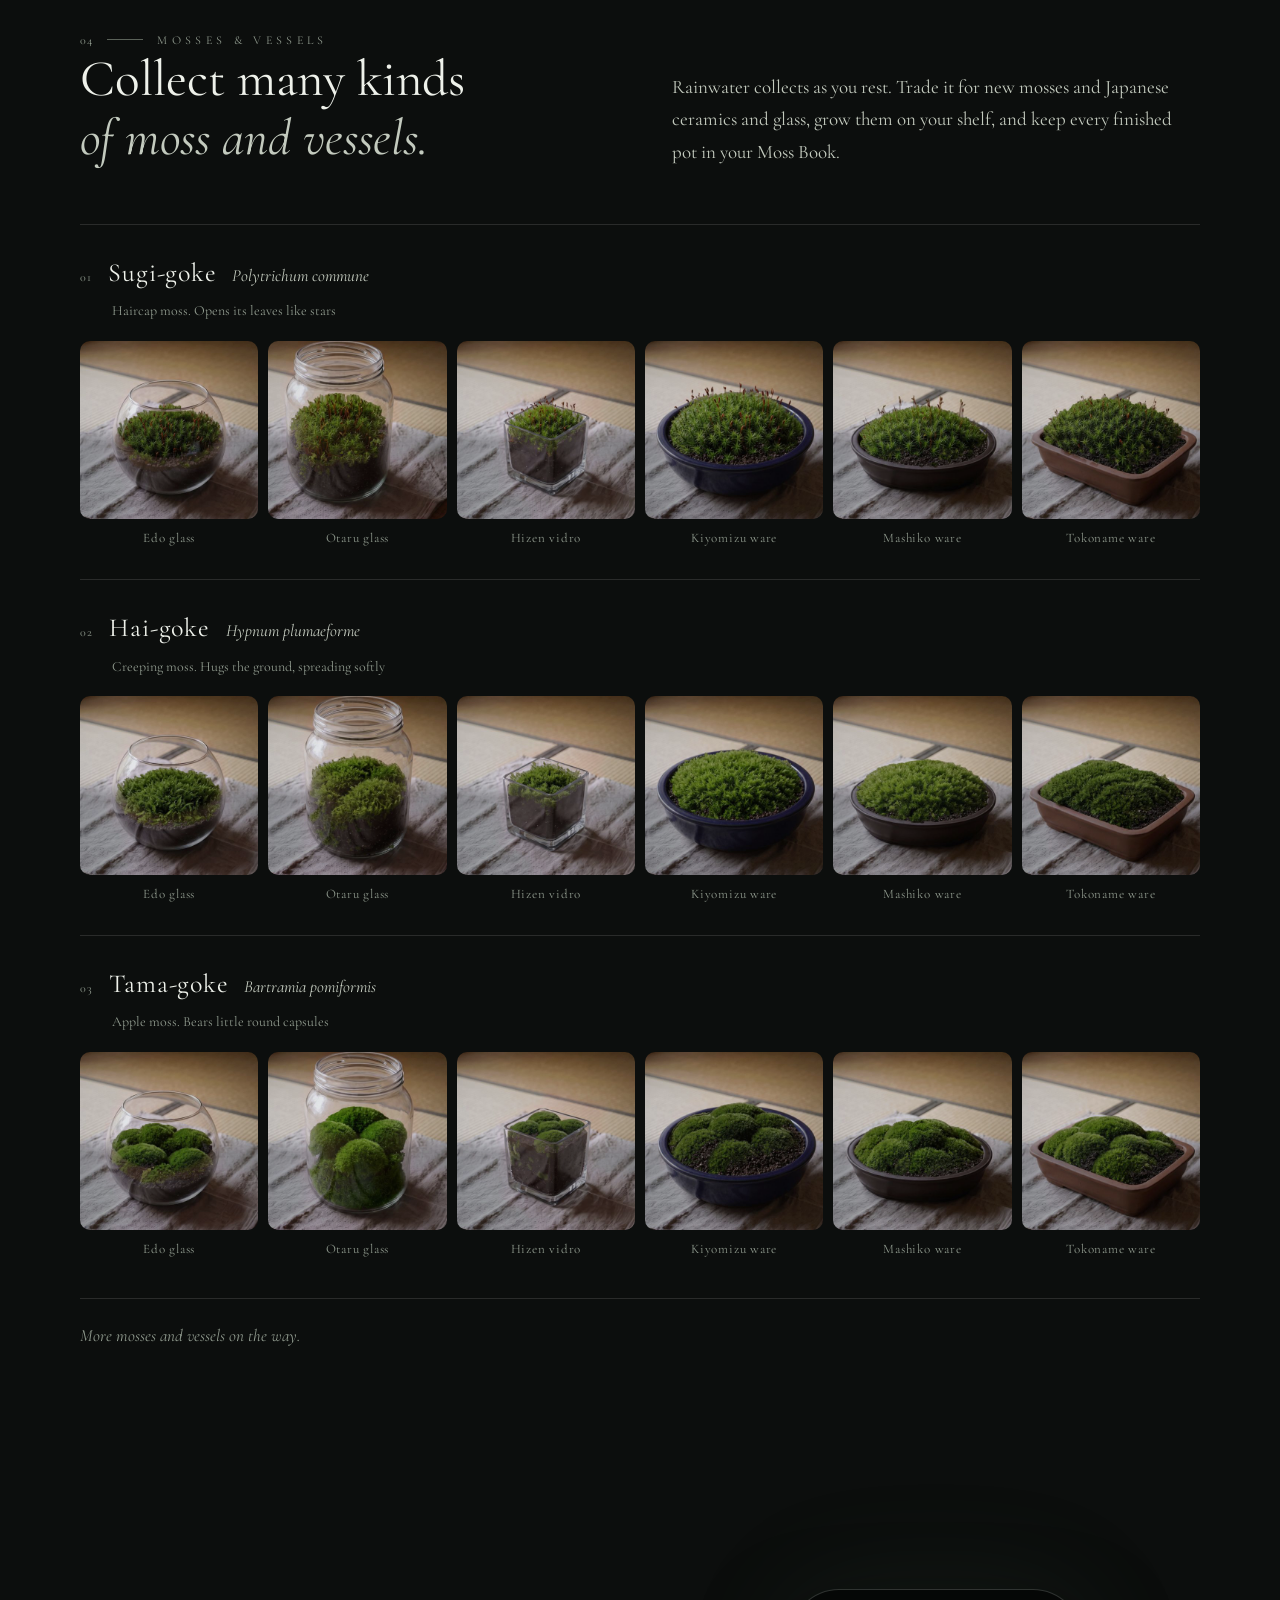
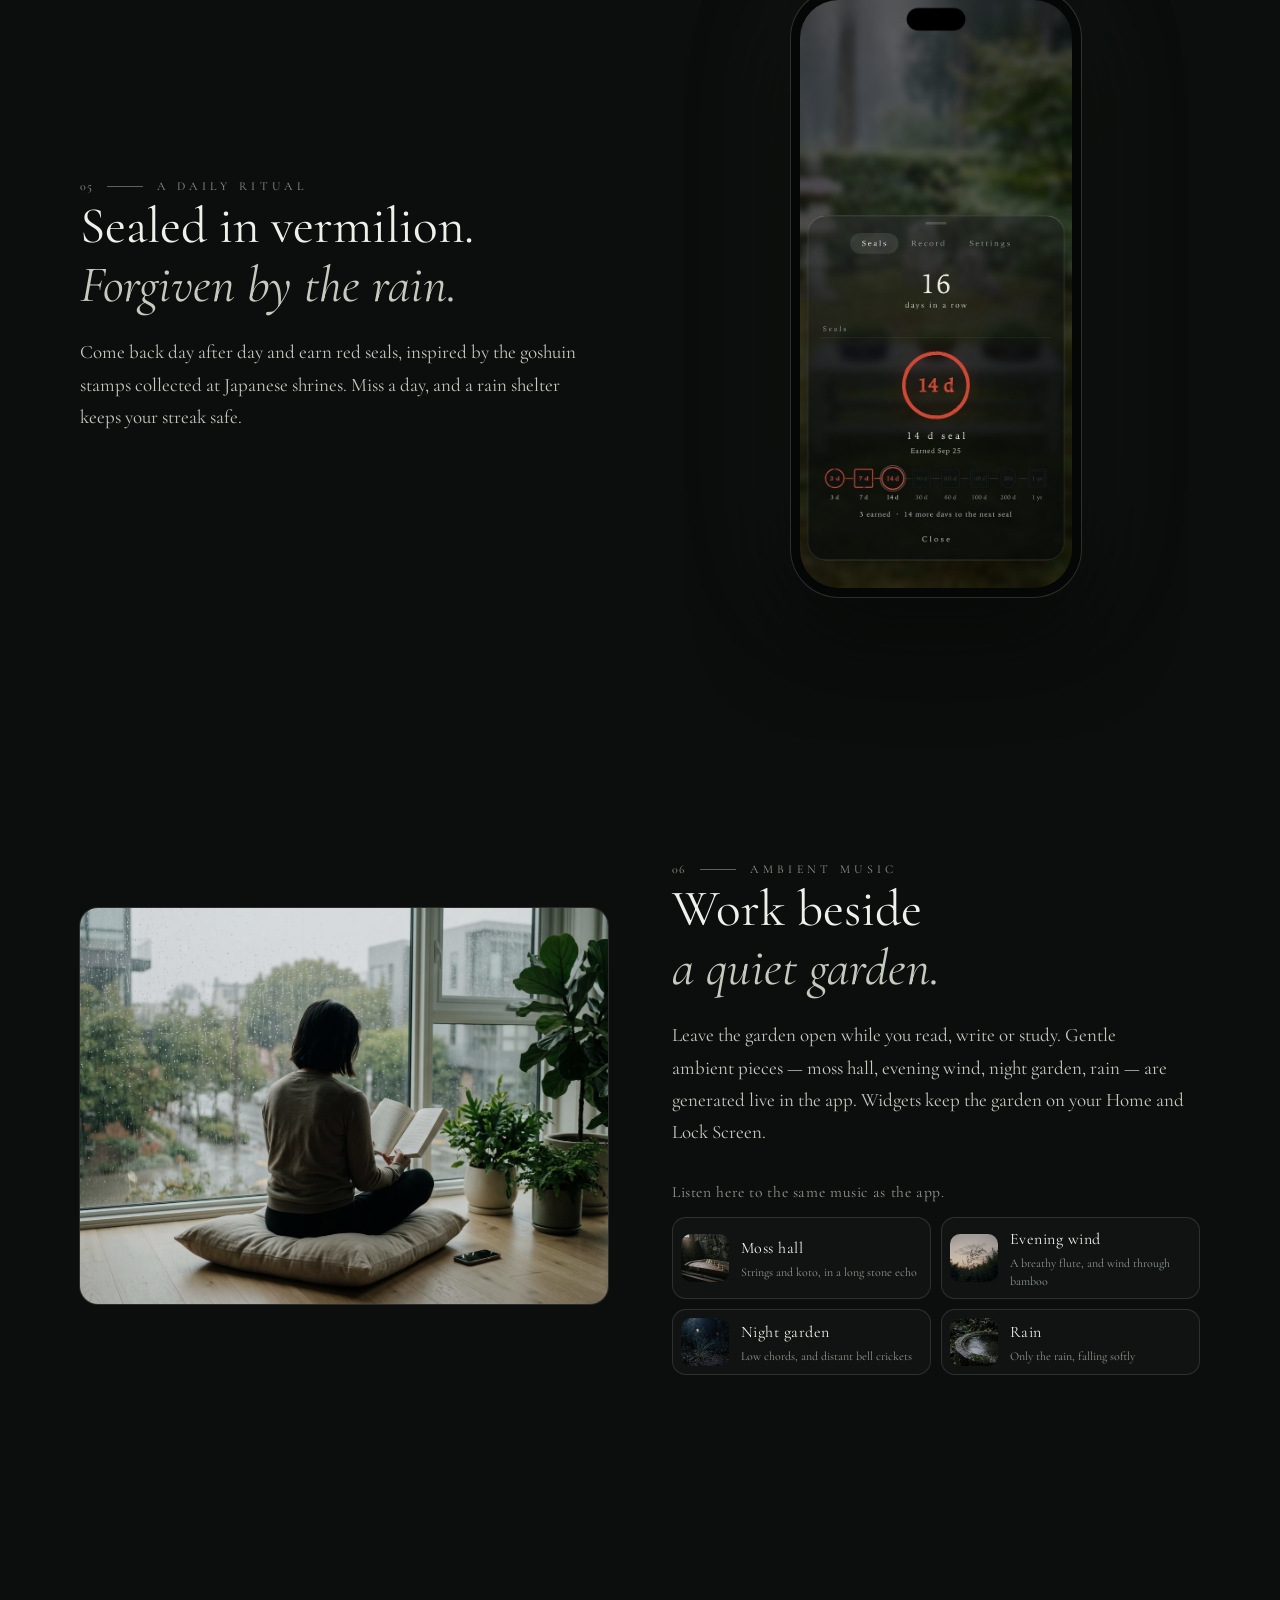
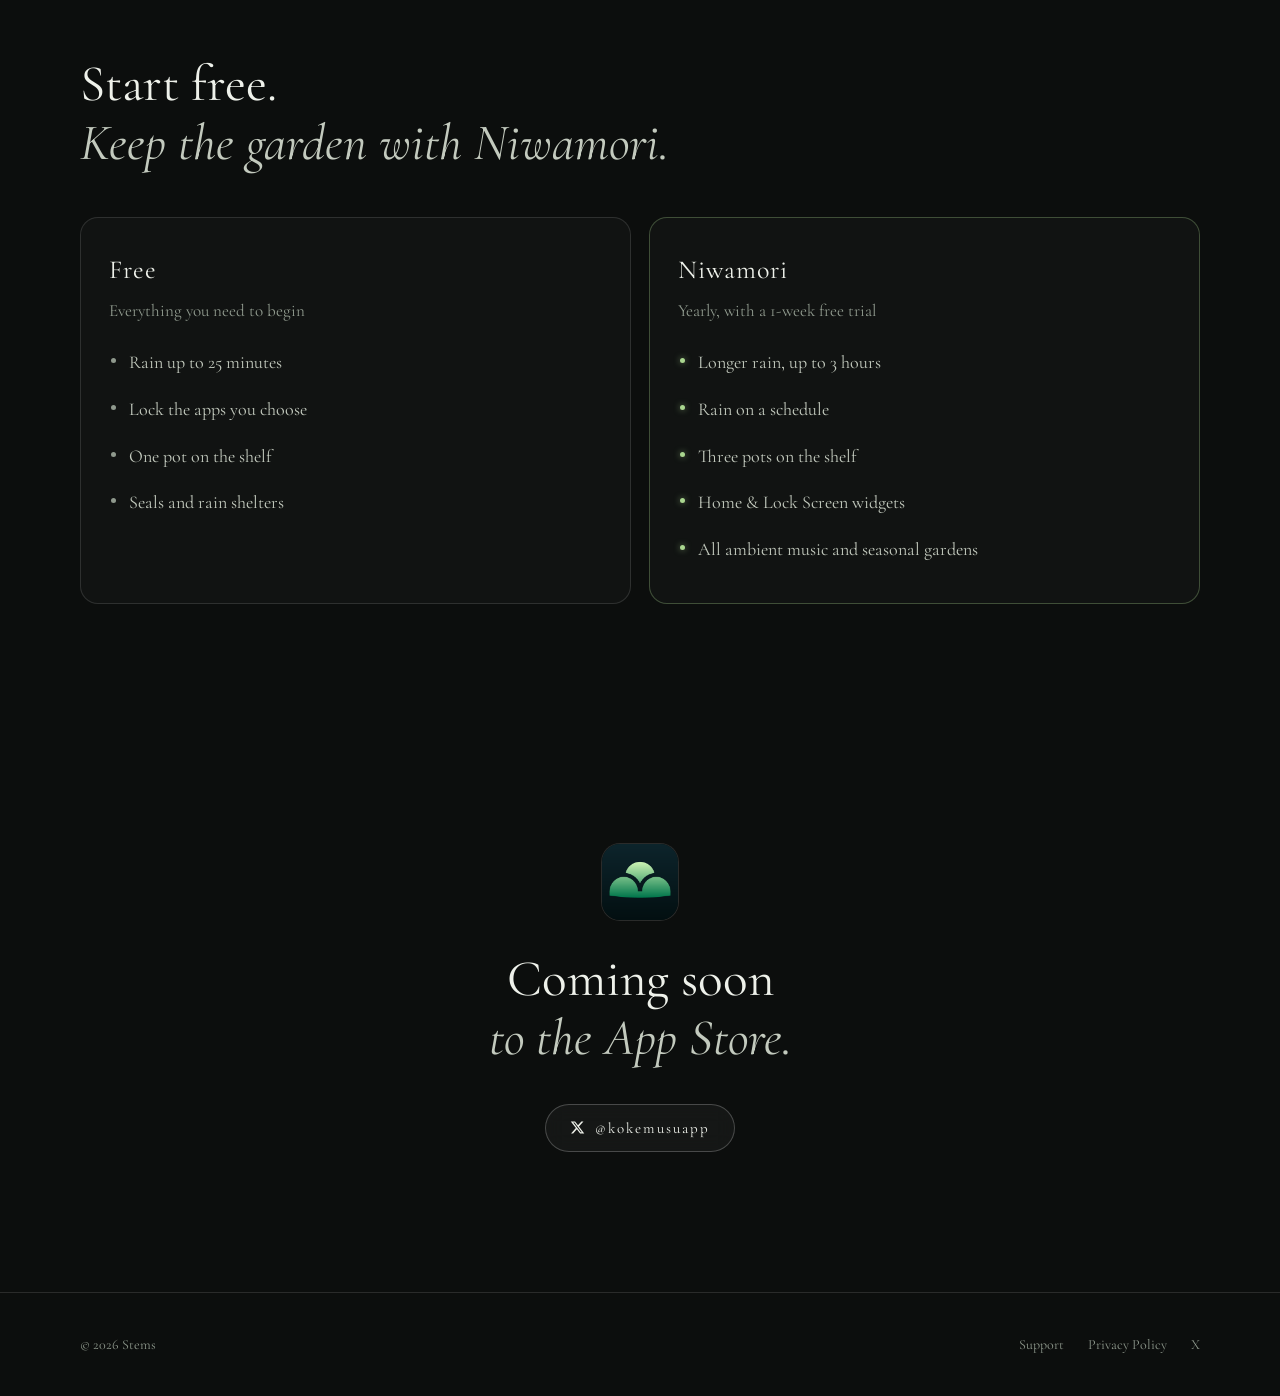
==== commit 19ac2e1a: "LP のスマホの最初の画面：鉢を上の文字と下の操作のあいだの空きに収め（写真が足りない所は闇へ）、苔と器の選びは「苔と器」の小さな板に畳む。小さい iPhone でもボタンの文字を一行に Co-Aut" ====
--- a/index.html
+++ b/index.html
@@ -226,6 +226,7 @@
 html[lang="ja"] .x-link { font-size: 12px; }
 .x-link:hover { color: var(--ink); }
 .x-link svg { width: 13px; height: 13px; fill: currentColor; }
+.pick-toggle { display: none; }
 .try-act { display: flex; align-items: center; gap: 22px; margin-top: 30px; }
 .try-call > span { display: none; }
 .try-call[data-state="idle"] .s-idle, .try-call[data-state="raining"] .s-raining, .try-call[data-state="grown"] .s-grown { display: inline; }
@@ -248,12 +249,37 @@
   .hero { display: block; padding: 0; min-height: 0; }
   .hero-bg { display: none; }
   .hero-stage { position: absolute; inset: 0; justify-self: stretch; align-self: stretch; width: auto; height: auto; aspect-ratio: auto; max-width: none; border-radius: 0; box-shadow: none; z-index: -1; }
-  .hero-stage::after { content: ""; position: absolute; inset: 0; pointer-events: none; background: linear-gradient(to bottom, rgba(10, 12, 11, .82), rgba(10, 12, 11, .25) 34%, rgba(10, 12, 11, 0) 48%, rgba(10, 12, 11, .35) 64%, rgba(10, 12, 11, .92) 82%, var(--bg)); }
-  .hero-copy { display: flex; flex-direction: column; min-height: 100svh; padding: calc(96px + env(safe-area-inset-top)) 20px 30px; }
+  .hero-stage::after { content: ""; position: absolute; inset: 0; pointer-events: none; background: linear-gradient(to bottom, rgba(10, 12, 11, .7), rgba(10, 12, 11, .2) 30%, rgba(10, 12, 11, 0) 40%, rgba(10, 12, 11, 0) 68%, rgba(10, 12, 11, .55) 80%, var(--bg)); }
+  .hero-copy { display: flex; flex-direction: column; height: 100svh; min-height: 600px; padding: calc(84px + env(safe-area-inset-top)) 20px calc(24px + env(safe-area-inset-bottom)); }
+  .hero-top .eyebrow { margin-bottom: 14px; }
+  .hero-top .wordmark { font-size: 34px; }
+  .hero-top .wordmark-ja { margin-top: 10px; font-size: 12px; }
   .hero-top .lede { display: none; }
-  .tagline { margin-top: 26px; }
-  .live { margin-top: auto; }
-  .try-act { flex-wrap: wrap; row-gap: 12px; }
+  .tagline { margin-top: 18px; font-size: 24px; }
+  html[lang="ja"] .tagline { font-size: 18px; line-height: 1.75; }
+  .live { position: relative; margin-top: auto; }
+  .live-bar { margin: 10px 0 16px; }
+  .try-act { gap: 14px; flex-wrap: nowrap; }
+  .try-call, .try-pct, .pick-toggle { white-space: nowrap; }
+  .try-call { padding: 0 20px; }
+  .x-link { display: none; }
+  .pick-toggle {
+    display: inline-flex; align-items: center; gap: 8px; margin-left: auto; padding: 8px 6px 8px 10px; border: 0; background: none; cursor: pointer;
+    color: var(--dim); font: 15px var(--latin); letter-spacing: .06em;
+  }
+  html[lang="ja"] .pick-toggle { font: 13px var(--mincho); letter-spacing: .14em; }
+  .pick-toggle::after { content: ""; width: 6px; height: 6px; border-right: 1px solid currentColor; border-top: 1px solid currentColor; transform: rotate(-45deg) translateY(2px); transition: transform .5s var(--ease); }
+  .hero.pick-open .pick-toggle::after { transform: rotate(135deg) translateY(2px); }
+  /* 苔と器の選びは、押すと操作の上に浮く小さな板 */
+  .try-pick {
+    position: absolute; left: -6px; right: -6px; bottom: calc(100% + 12px); margin: 0; padding: 12px 14px 16px;
+    border: 1px solid var(--line); border-radius: 16px; background: rgba(16, 19, 18, .8);
+    backdrop-filter: blur(18px); -webkit-backdrop-filter: blur(18px);
+    opacity: 0; visibility: hidden; transform: translateY(10px); filter: blur(4px); pointer-events: none;
+    transition: opacity .6s var(--ease), transform .7s var(--ease), filter .6s var(--ease), visibility 0s linear .7s;
+  }
+  .hero.pick-open .try-pick, .hero.is-raining.pick-open .try-pick { opacity: 1; visibility: visible; transform: none; filter: none; pointer-events: auto; transition-delay: 0s; }
+  .try-pick > p:first-child { margin-top: 0 !important; }
 }
 
 /* ── 04 苔と器：写真の標本帳。苔ごとに一段、六つの器を並べる（狭い画面では横にすべらせる） ── */
@@ -424,9 +450,10 @@
             <span class="s-grown"><span class="t-en">Start again</span><span class="t-ja">もう一度</span></span>
           </button>
           <p class="try-pct"><span class="t-en">Moss</span><span class="t-ja">苔</span> <b id="tryPct">0</b>%</p>
+          <button type="button" class="pick-toggle" id="pickToggle" aria-expanded="false" aria-controls="tryPick"><span class="t-en">Moss &amp; vessel</span><span class="t-ja">苔と器</span></button>
           <a class="x-link" href="https://x.com/kokemusuapp" target="_blank" rel="noopener"><svg viewBox="0 0 24 24" aria-hidden="true"><path d="M18.244 2.25h3.308l-7.227 8.26 8.502 11.24H16.17l-5.214-6.817L4.99 21.75H1.68l7.73-8.835L1.254 2.25H8.08l4.713 6.231zm-1.161 17.52h1.833L7.084 4.126H5.117z"/></svg><span class="t-en">Follow for launch</span><span class="t-ja">公開の知らせ</span></a>
         </div>
-        <div class="try-pick">
+        <div class="try-pick" id="tryPick">
           <p><span class="t-en">Moss</span><span class="t-ja">苔</span></p>
           <div class="chips"><button type="button" class="chip" data-species="sugigoke" aria-pressed="true"><span class="t-en">Sugi-goke</span><span class="t-ja">スギゴケ</span></button><button type="button" class="chip" data-species="hainegoke" aria-pressed="false"><span class="t-en">Hai-goke</span><span class="t-ja">ハイゴケ</span></button><button type="button" class="chip" data-species="tamagoke" aria-pressed="false"><span class="t-en">Tama-goke</span><span class="t-ja">タマゴケ</span></button></div>
           <p><span class="t-en">Vessel</span><span class="t-ja">器</span></p>
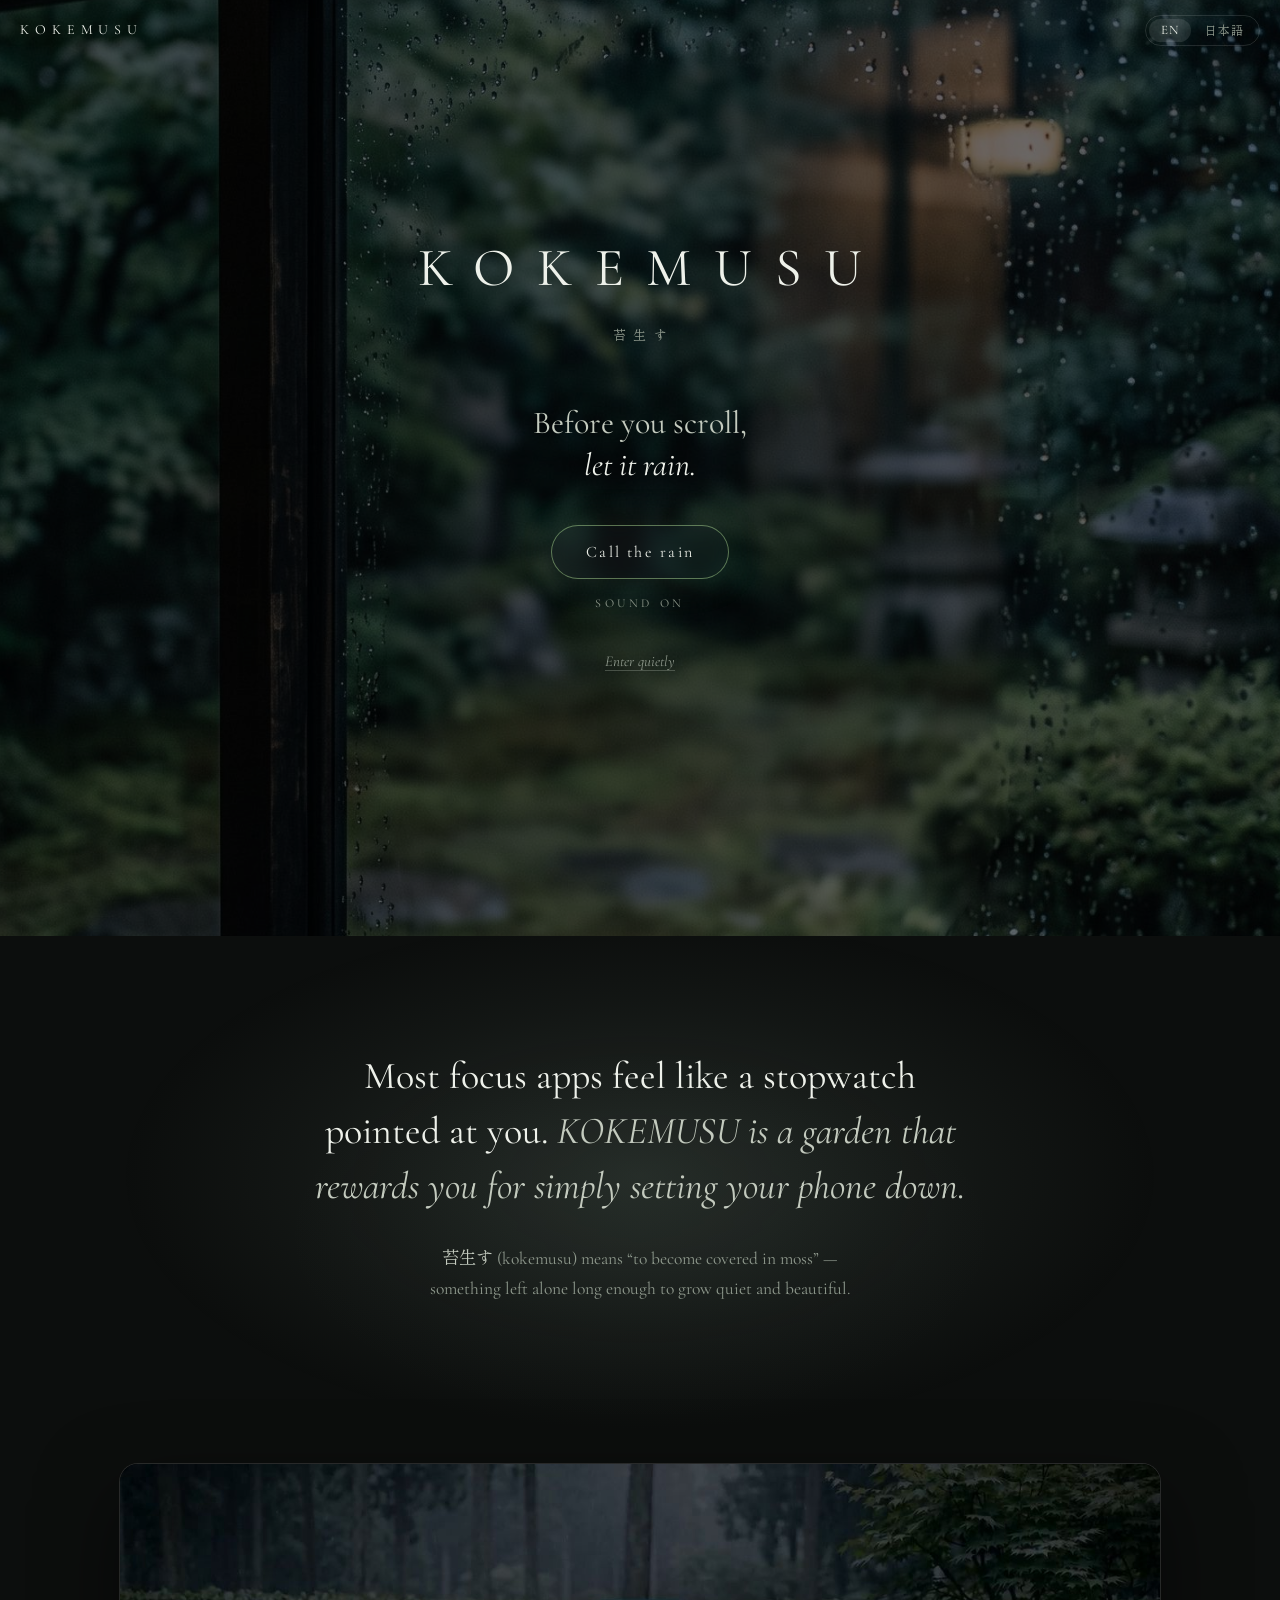
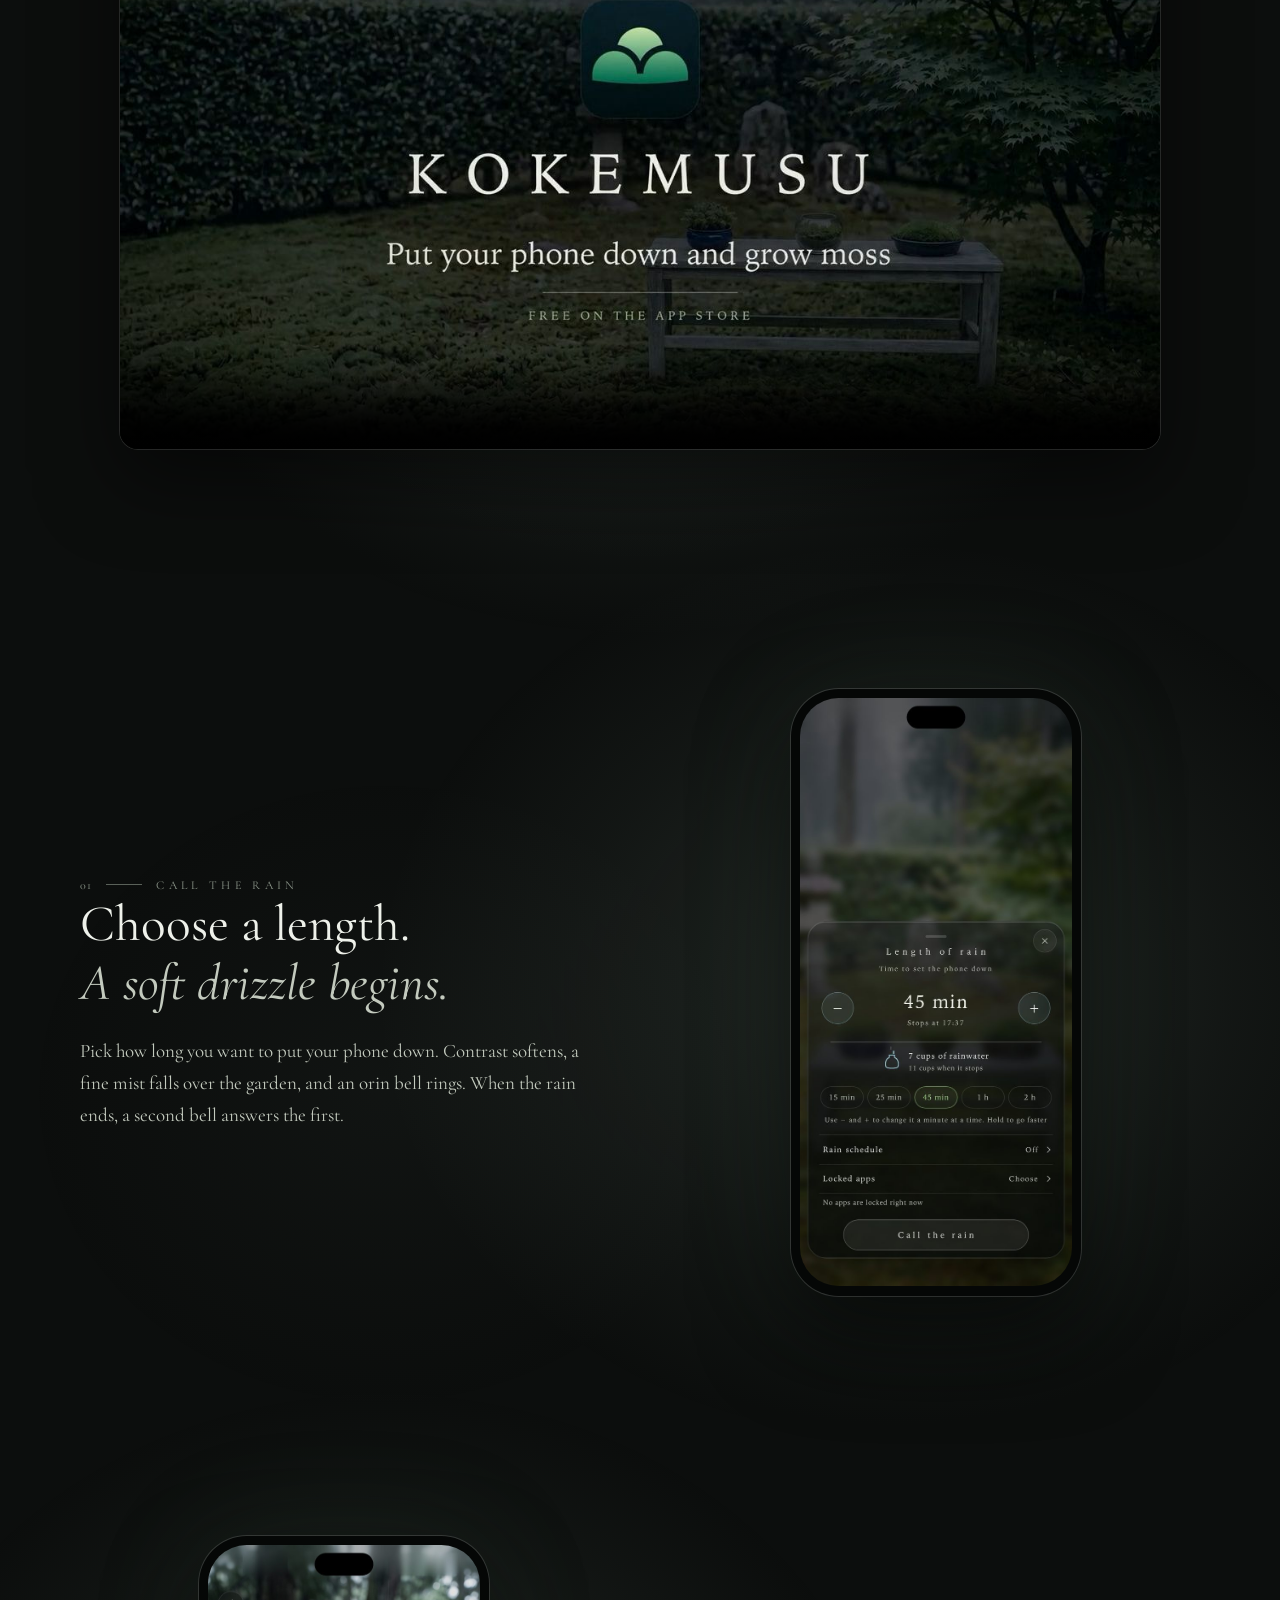
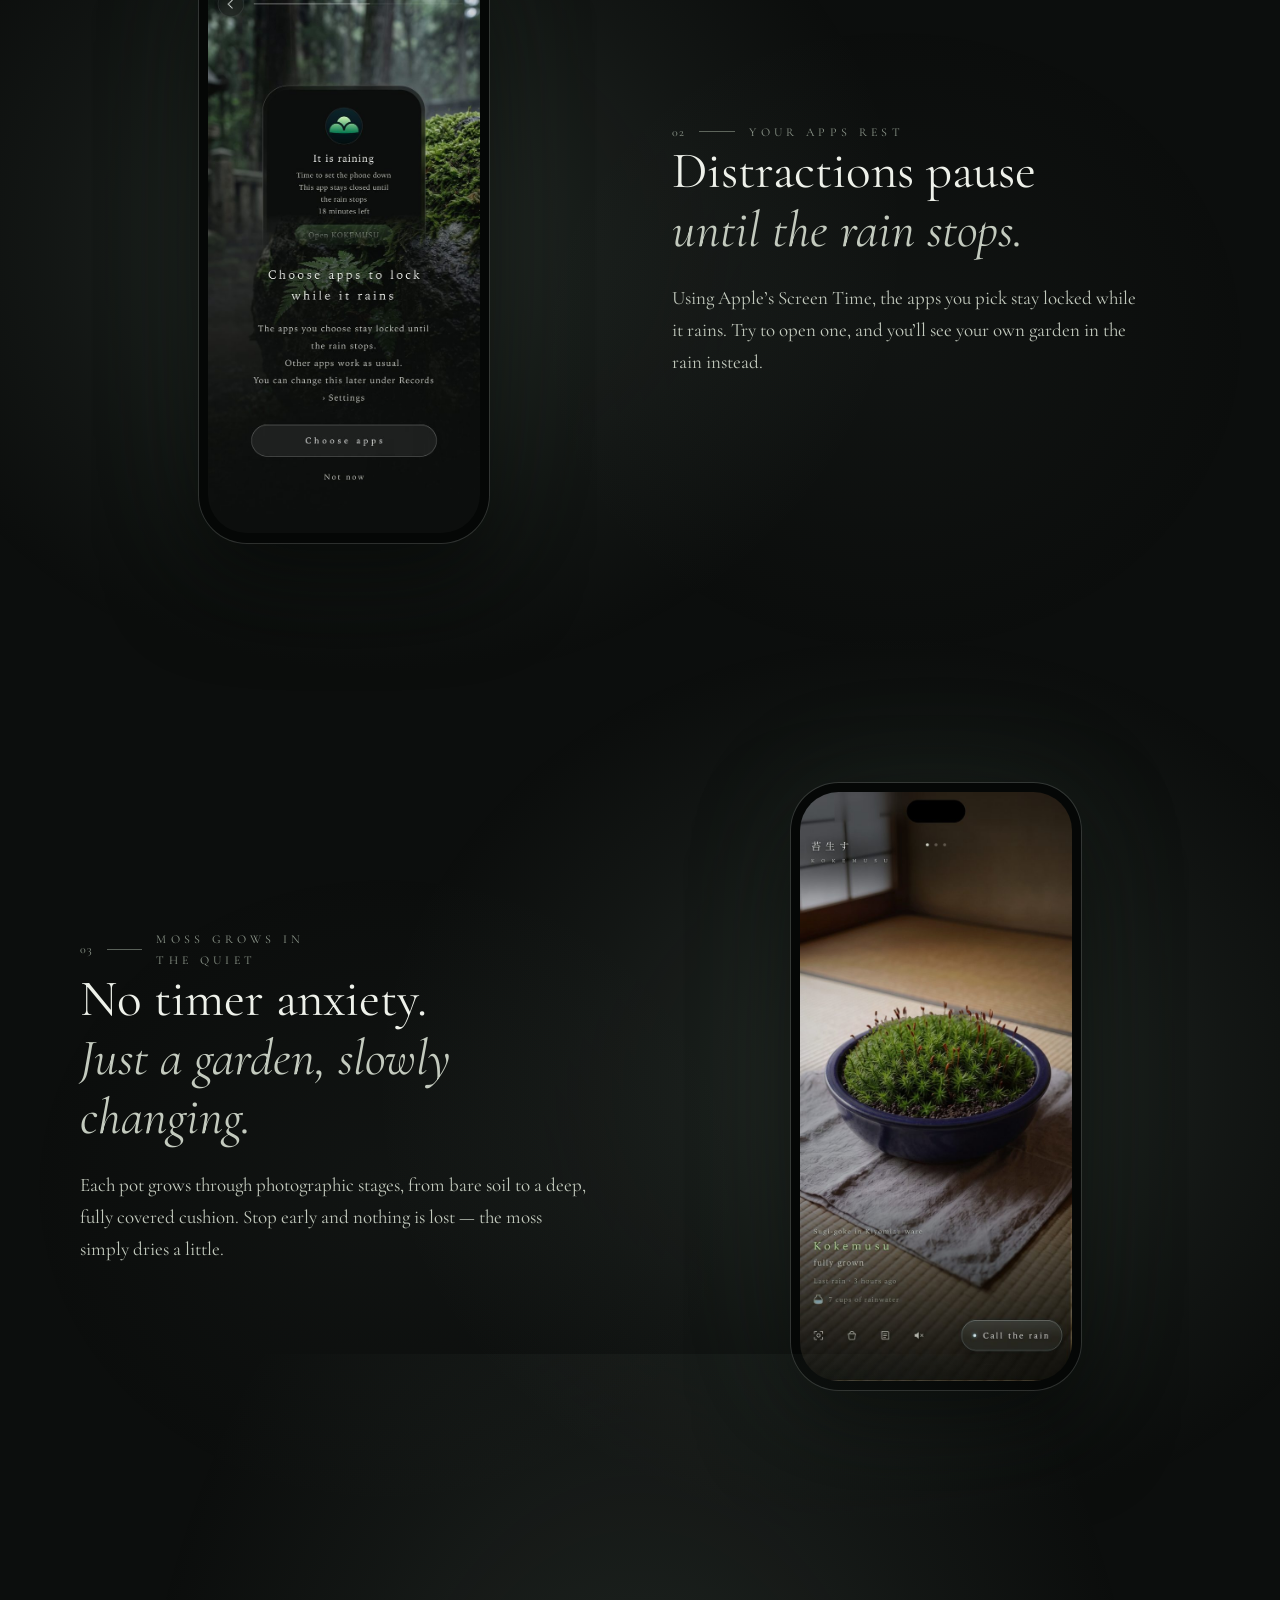
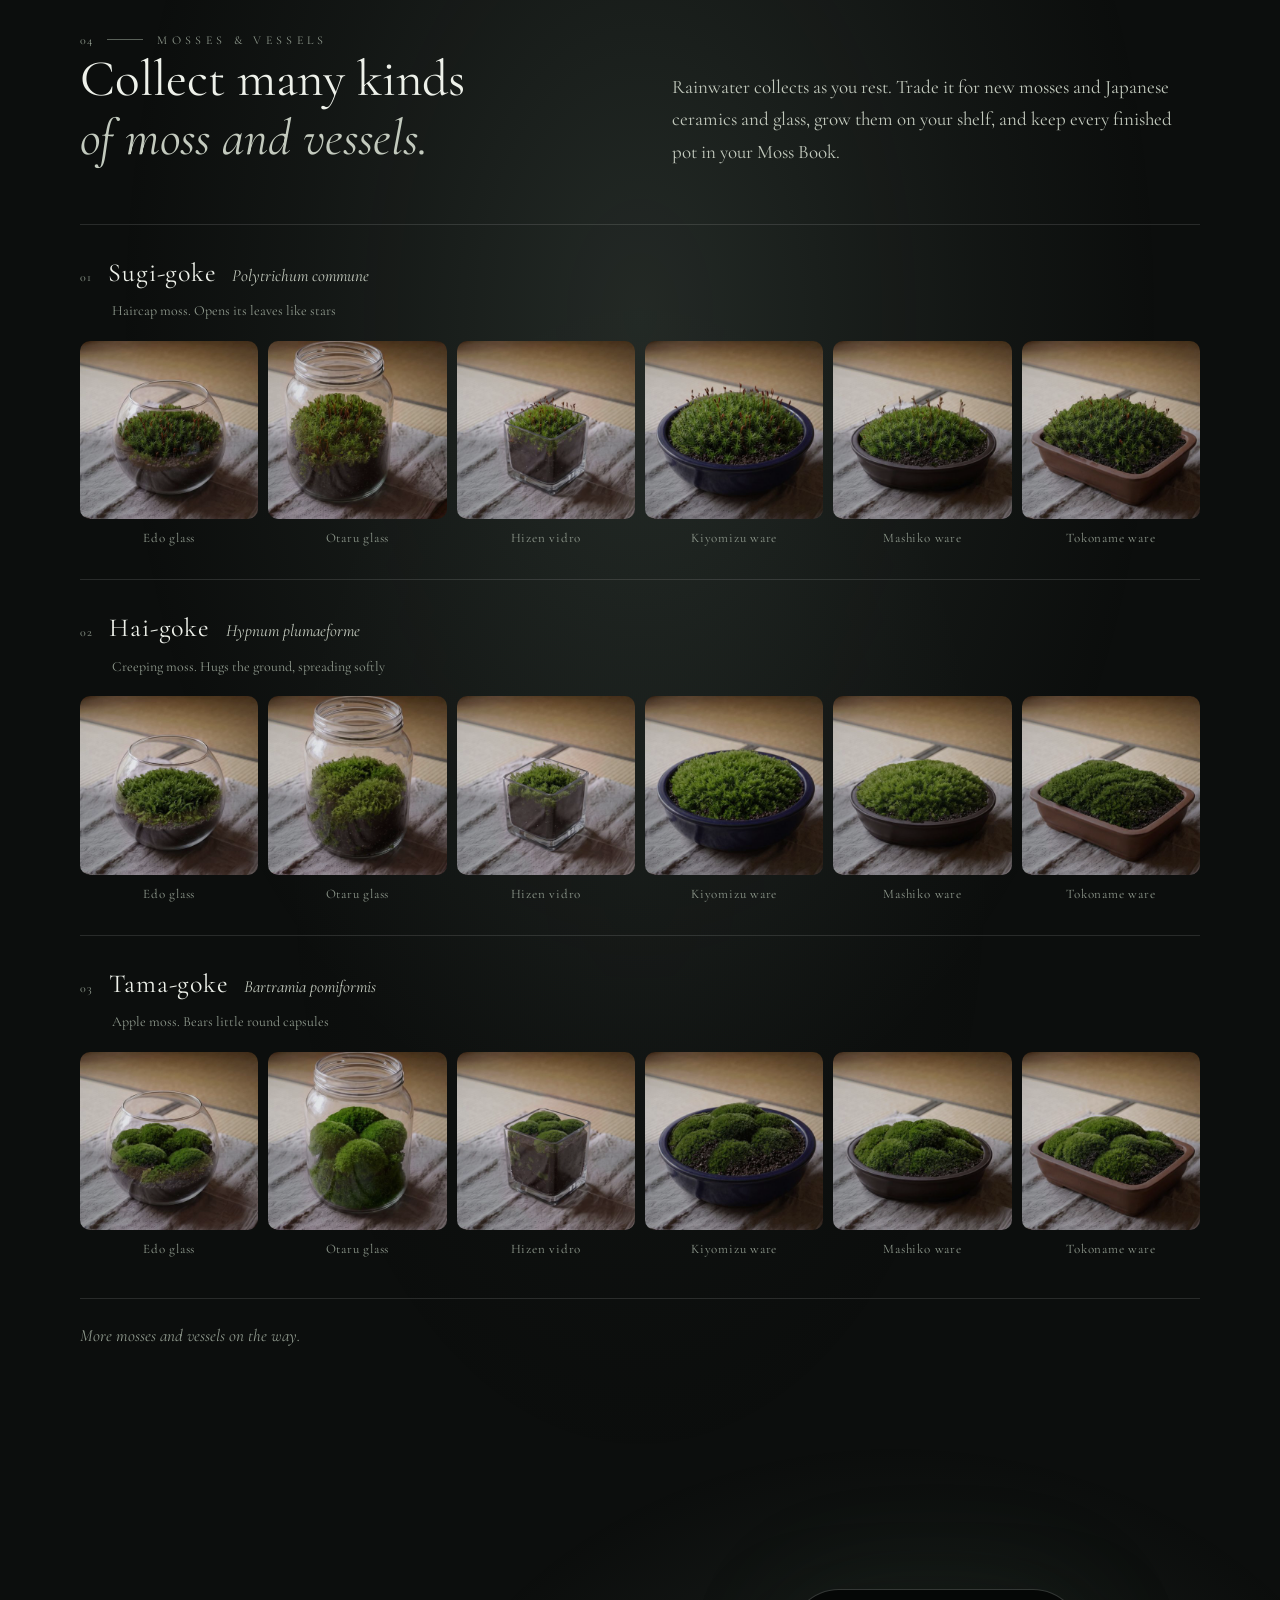
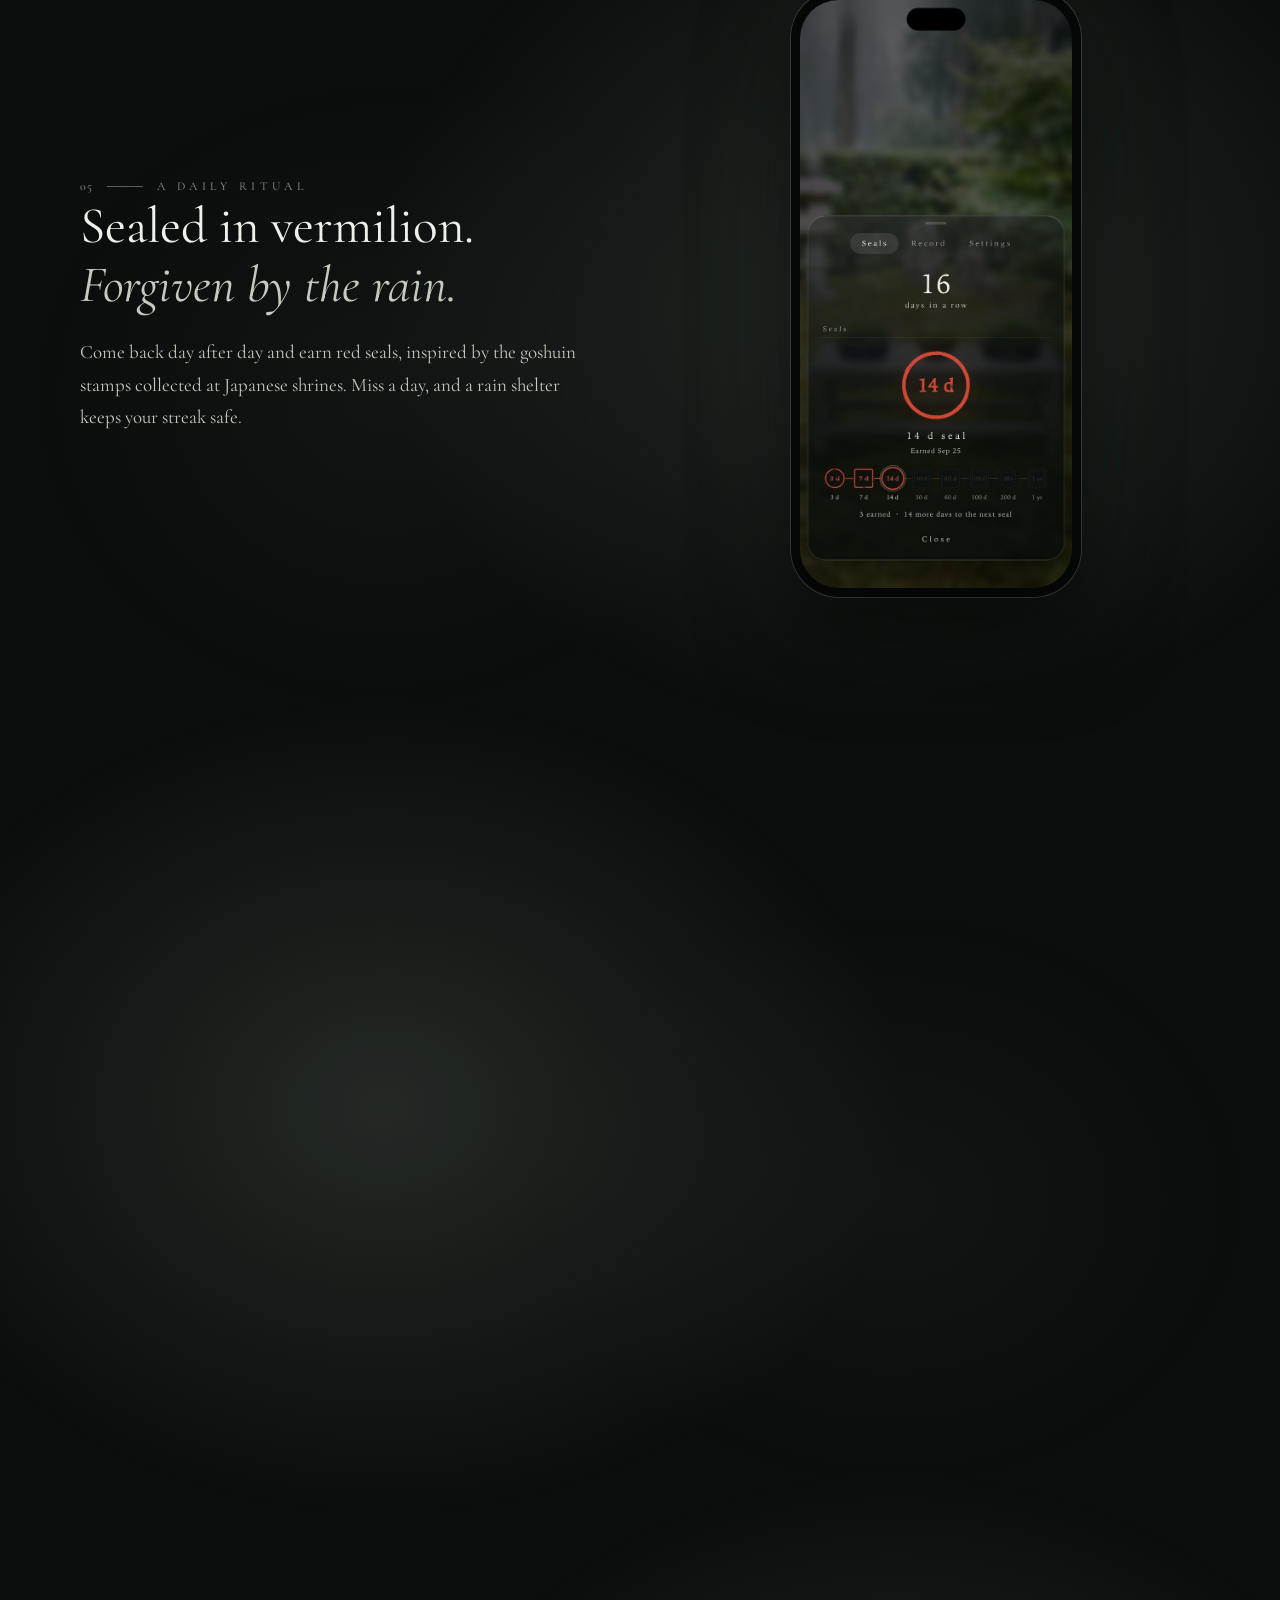
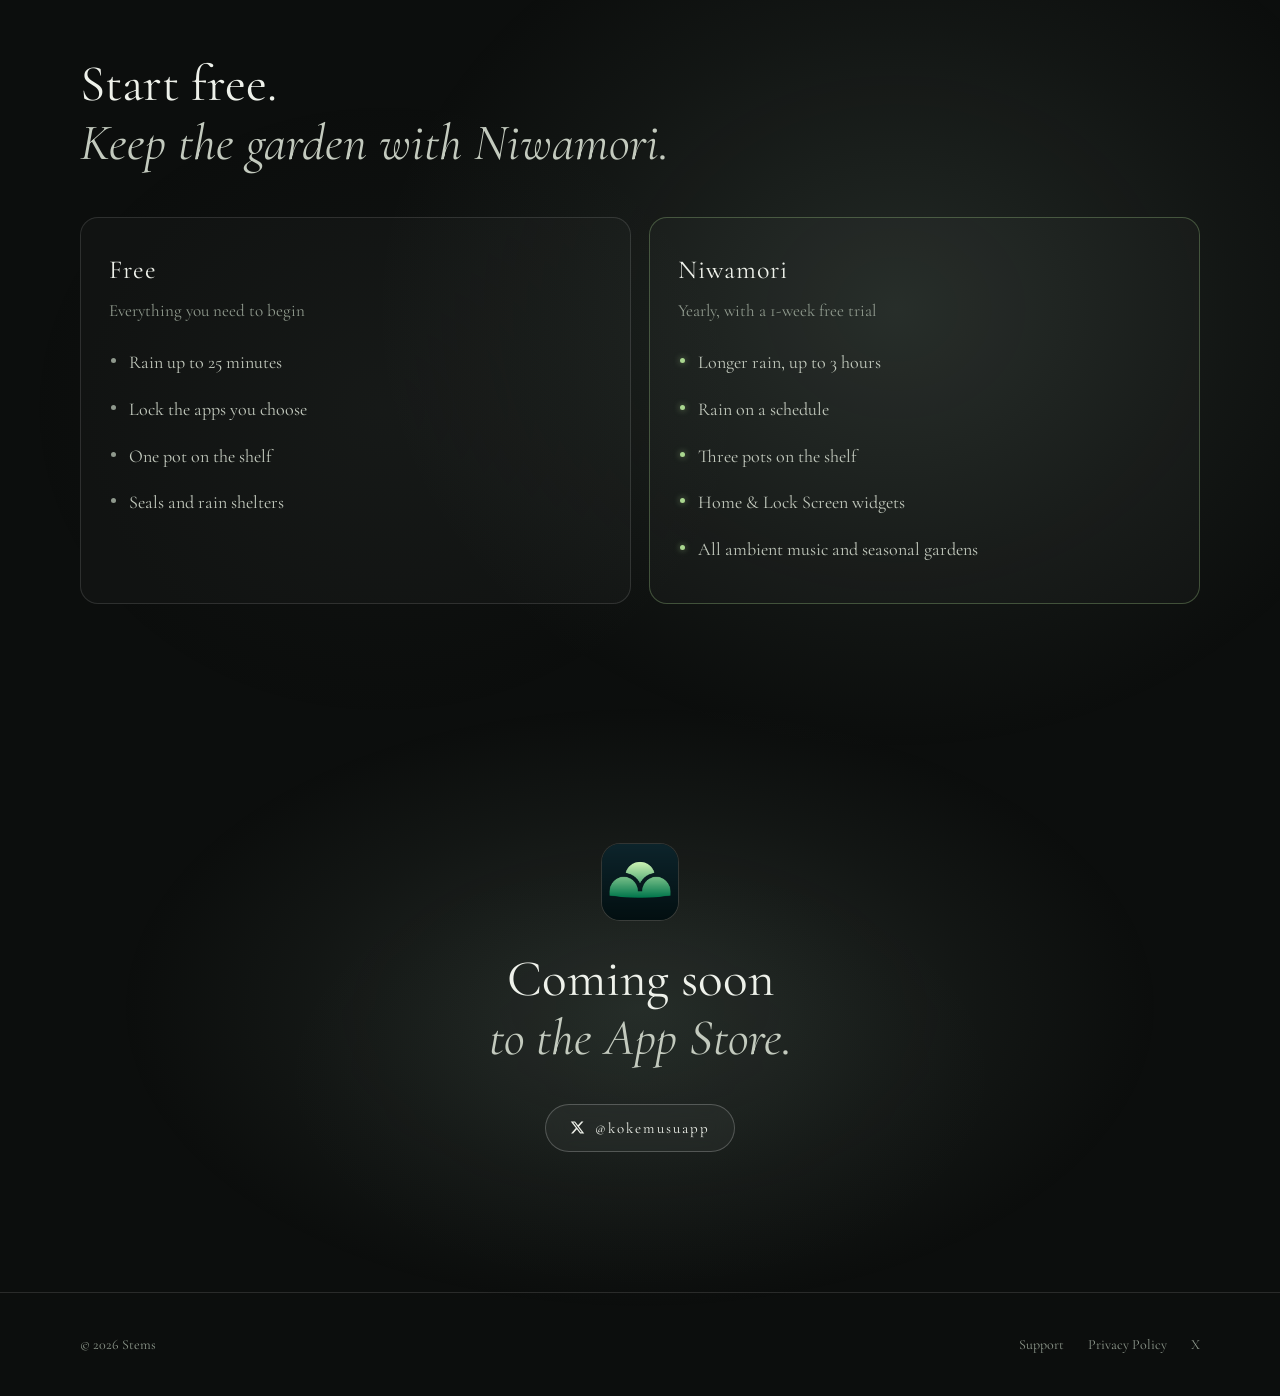
==== commit 5d527318: "LP の本文の背景を少し明るく：絵や写真のある側に、ぼんやりとしたスポットライト Co-Authored-By: Claude Opus 5.5 (1M context) <noreply@anthr" ====
--- a/index.html
+++ b/index.html
@@ -121,7 +121,18 @@
 .phone img { width: 100%; height: auto; aspect-ratio: 1179 / 2556; object-fit: cover; border-radius: calc(var(--pw) * .133); }
 
 /* ── 本文 ── */
-section { position: relative; padding: 120px max(24px, 6vw); }
+section { position: relative; isolation: isolate; padding: 120px max(24px, 6vw); }
+/* 本文の背景：ぼんやりとしたスポットライト。絵や写真のある側を、少しだけ明るく */
+section::before {
+  content: ""; position: absolute; inset: -10% 0; z-index: -1; pointer-events: none;
+  background:
+    radial-gradient(ellipse 55% 60% at var(--sx, 70%) var(--sy, 50%), rgba(150, 178, 160, .17), rgba(150, 178, 160, .05) 48%, transparent 74%),
+    radial-gradient(ellipse 40% 45% at calc(100% - var(--sx, 70%)) 60%, rgba(120, 140, 130, .05), transparent 70%);
+}
+section:has(.row.flip) { --sx: 30%; }
+section:has(.statement), section.film, section.closing { --sx: 50%; }
+section.film { --sy: 55%; }
+section.kinds { --sx: 50%; --sy: 30%; }
 .wrap { max-width: 1120px; margin: 0 auto; }
 .statement { max-width: 820px; margin: 0 auto; text-align: center; }
 .statement p.big { margin: 0; font-size: clamp(26px, 3vw, 38px); line-height: 1.45; color: var(--ink); }
@@ -430,15 +441,14 @@
           <span class="t-ja">スマホを置き、<br>苔を育てよう</span>
         </p>
         <p class="lede reveal d3">
-          <span class="t-en">A quiet Japanese moss garden that grows only while your phone rests. Here, it grows only while you stay still.</span>
-          <span class="t-ja">スマートフォンを置いているあいだだけ育つ、静かな苔の庭。ここでは、あなたがじっとしているあいだだけ育ちます。</span>
+          <span class="t-en">A quiet Japanese moss garden that grows only while your phone rests. Here, you can watch it grow in the rain.</span>
+          <span class="t-ja">スマートフォンを置いているあいだだけ育つ、静かな苔の庭。ここでは、雨の中で育つ様子を見られます。</span>
         </p>
       </div>
       <div class="live reveal d3">
         <div class="live-msg" aria-live="polite">
           <p data-msg="idle" class="is-on"><span class="t-en">Call the rain, then let go of everything.</span><span class="t-ja">雨を呼んだら、手を離してください</span></p>
           <p data-msg="still"><span class="t-en">It is raining. The moss is growing.</span><span class="t-ja">雨が降っています。苔が育っています</span></p>
-          <p data-msg="wait"><span class="t-en">The moss waits while you move.</span><span class="t-ja">動いているあいだ、苔は待っています</span></p>
           <p data-msg="paused"><span class="t-en">The rain has stopped.</span><span class="t-ja">雨が上がりました</span></p>
           <p data-msg="grown"><span class="t-en">Fully grown. In the app, it takes many quiet rains.</span><span class="t-ja">育ちきりました。アプリでは、いくつもの静かな雨をかけて育ちます</span></p>
         </div>
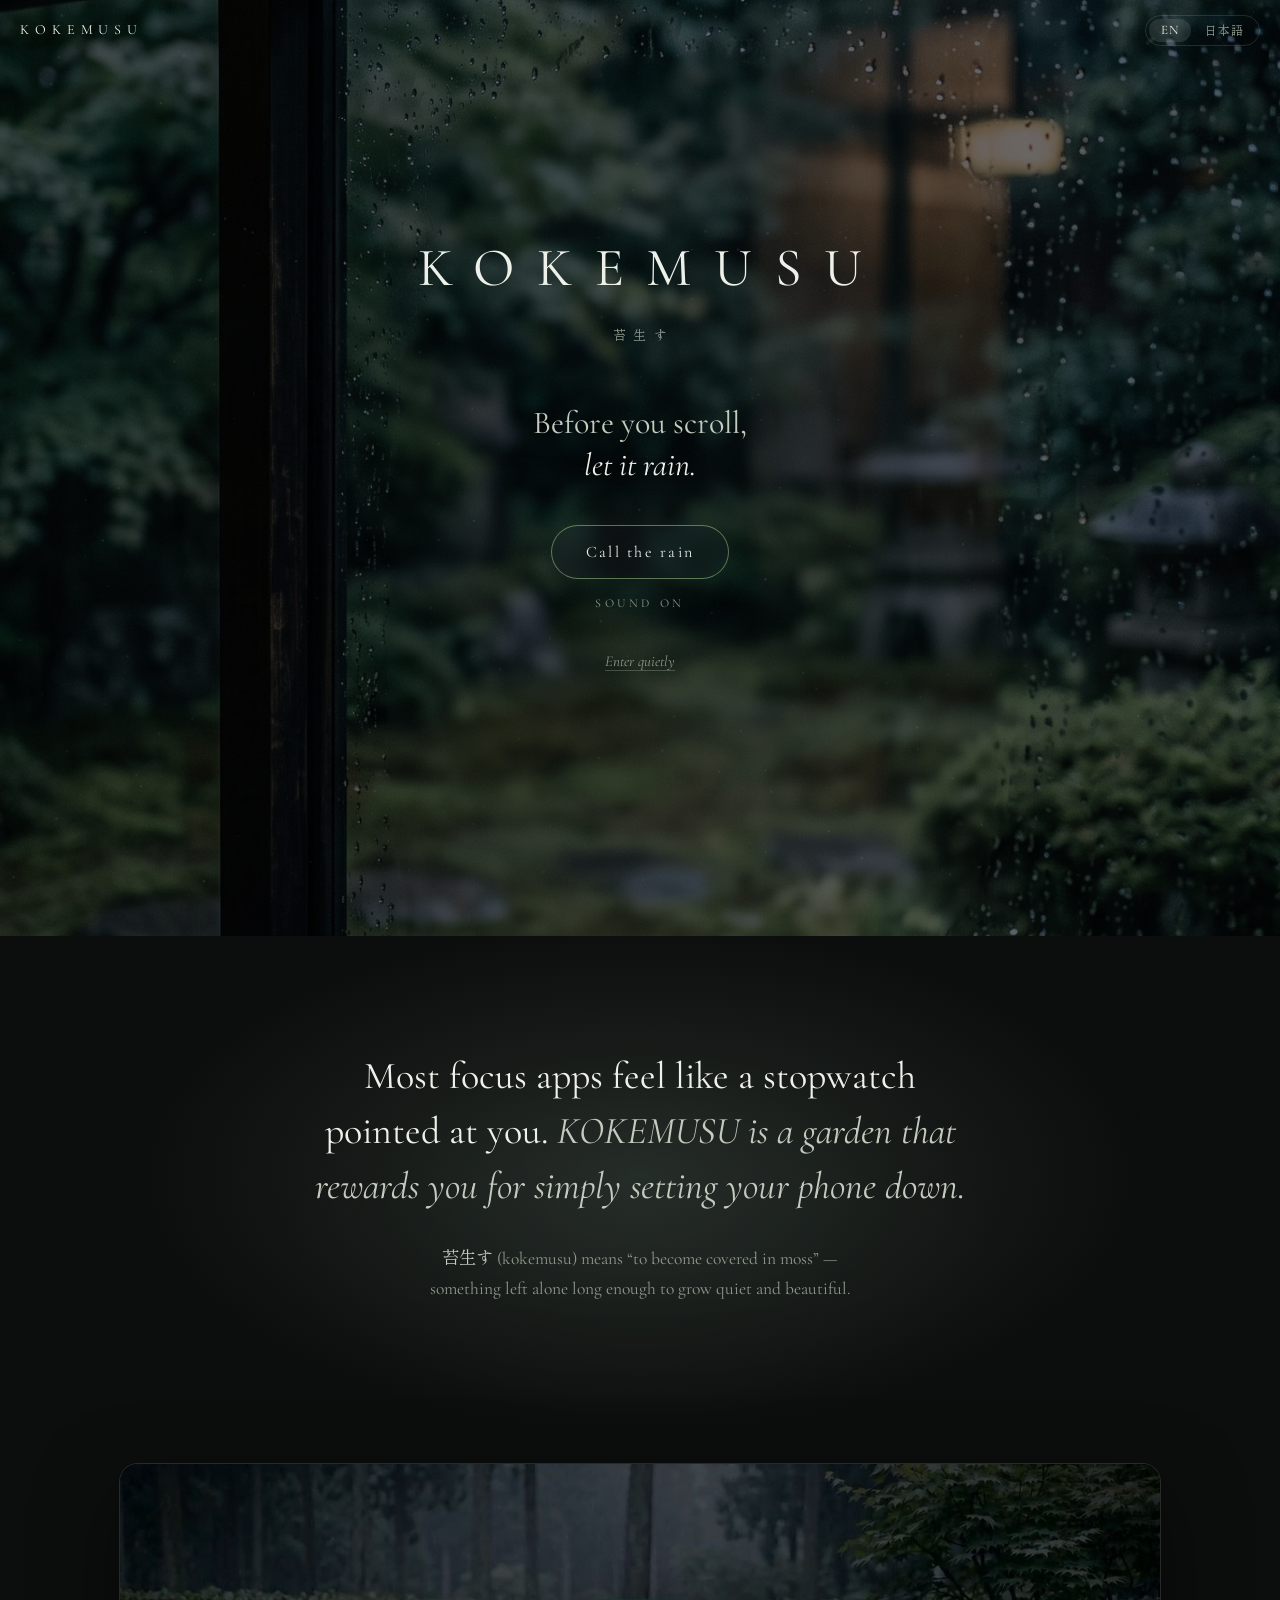
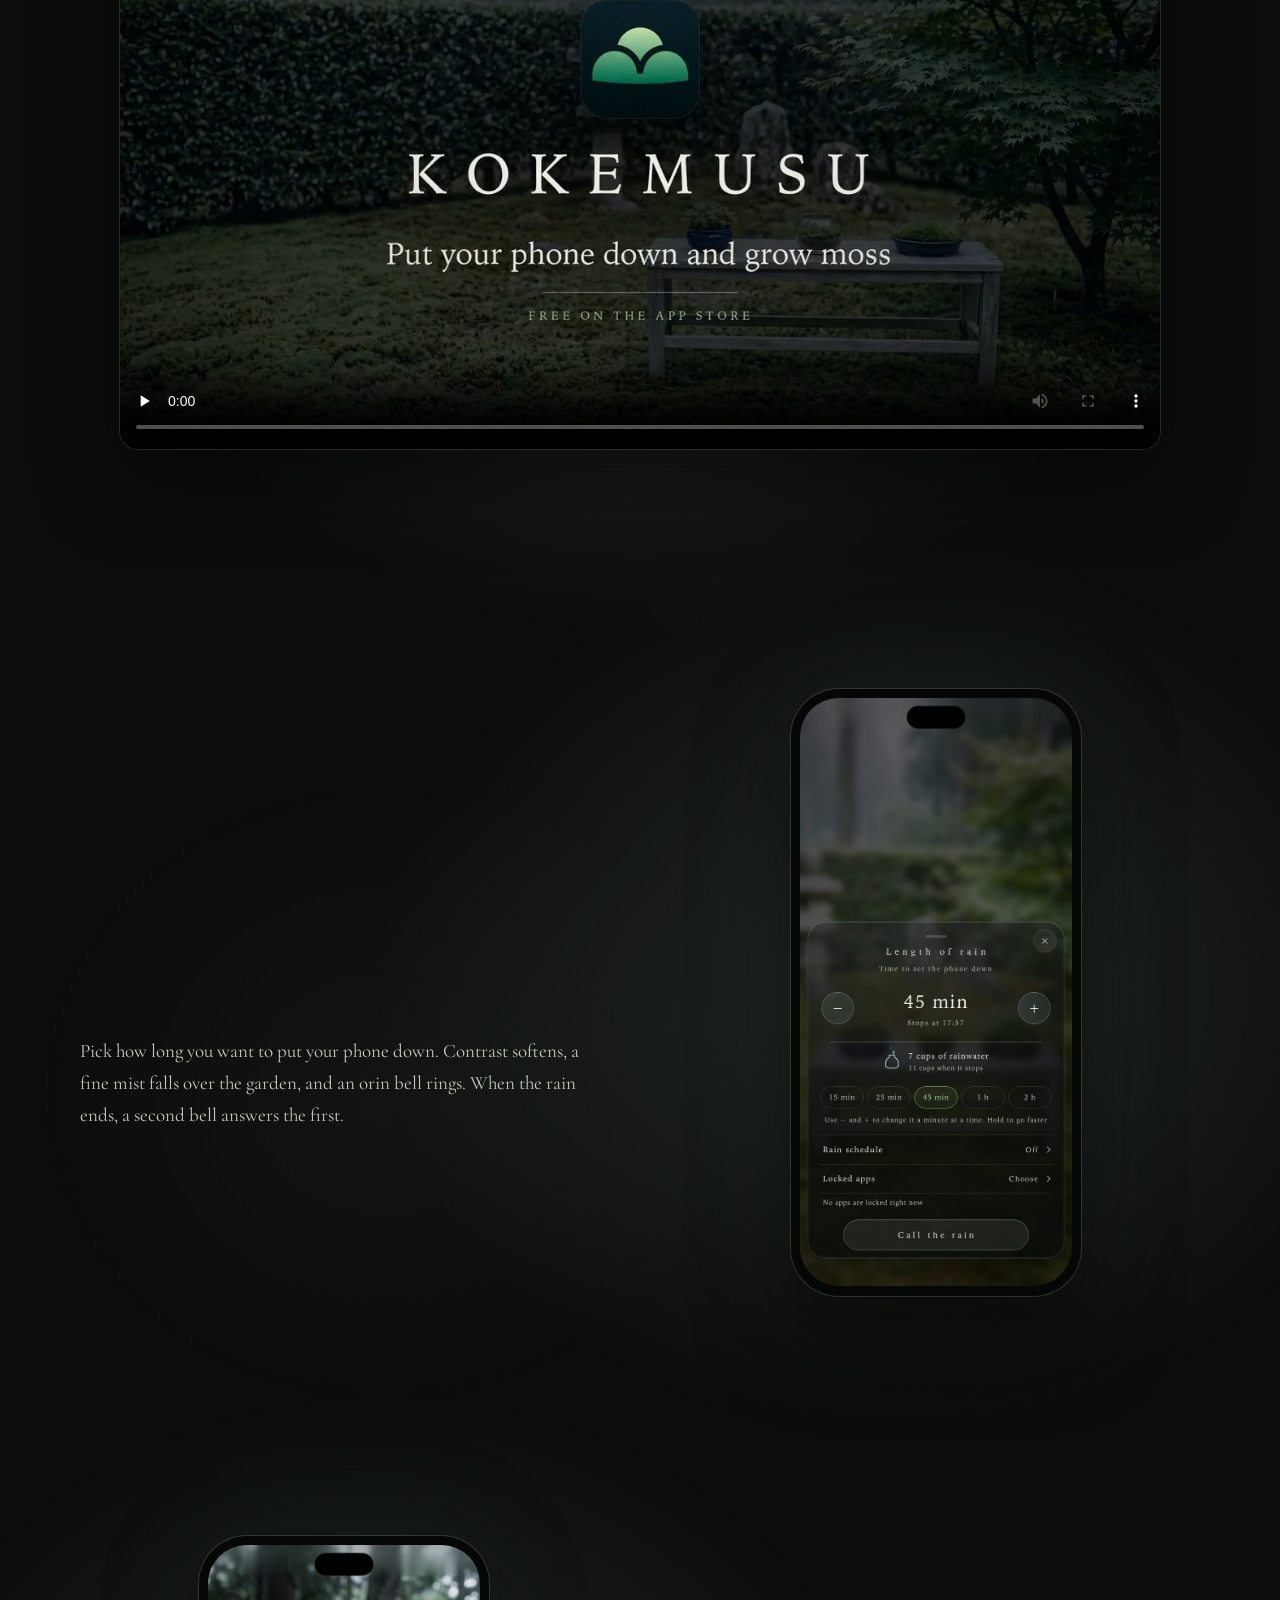
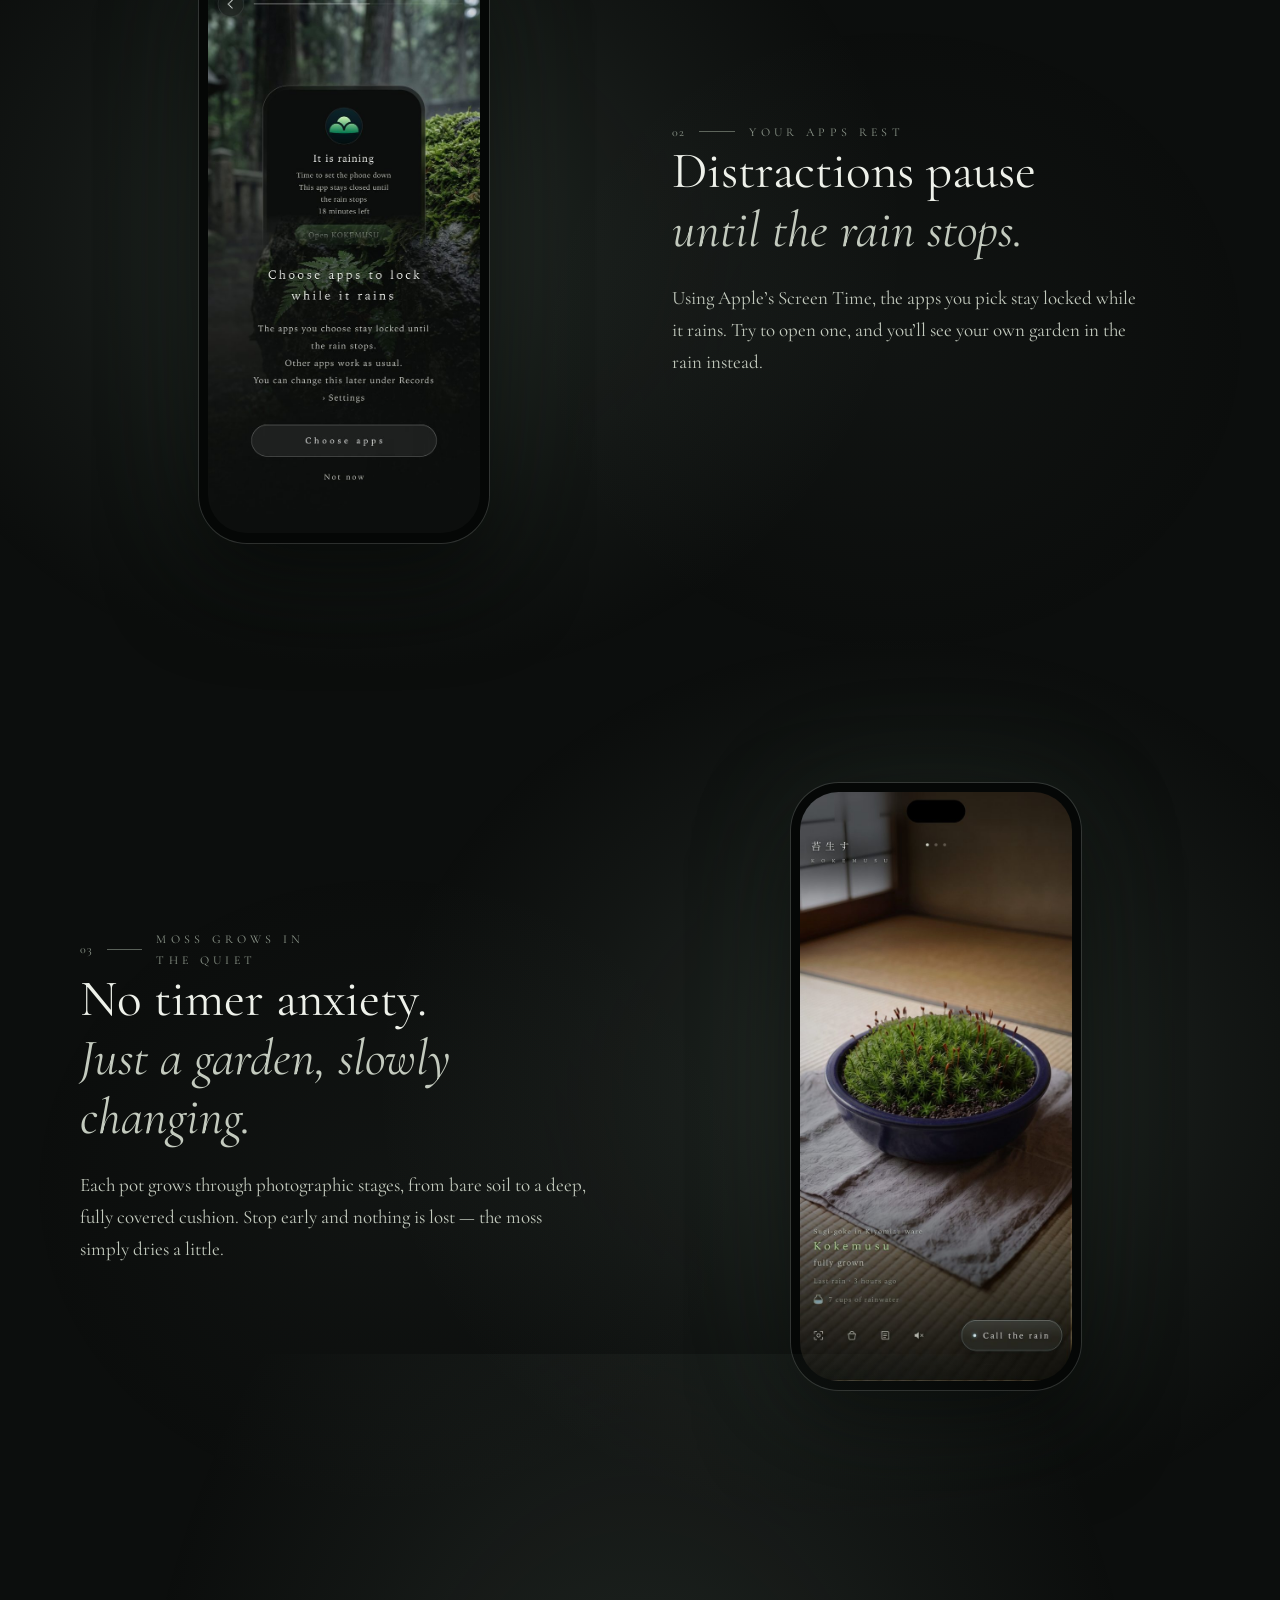
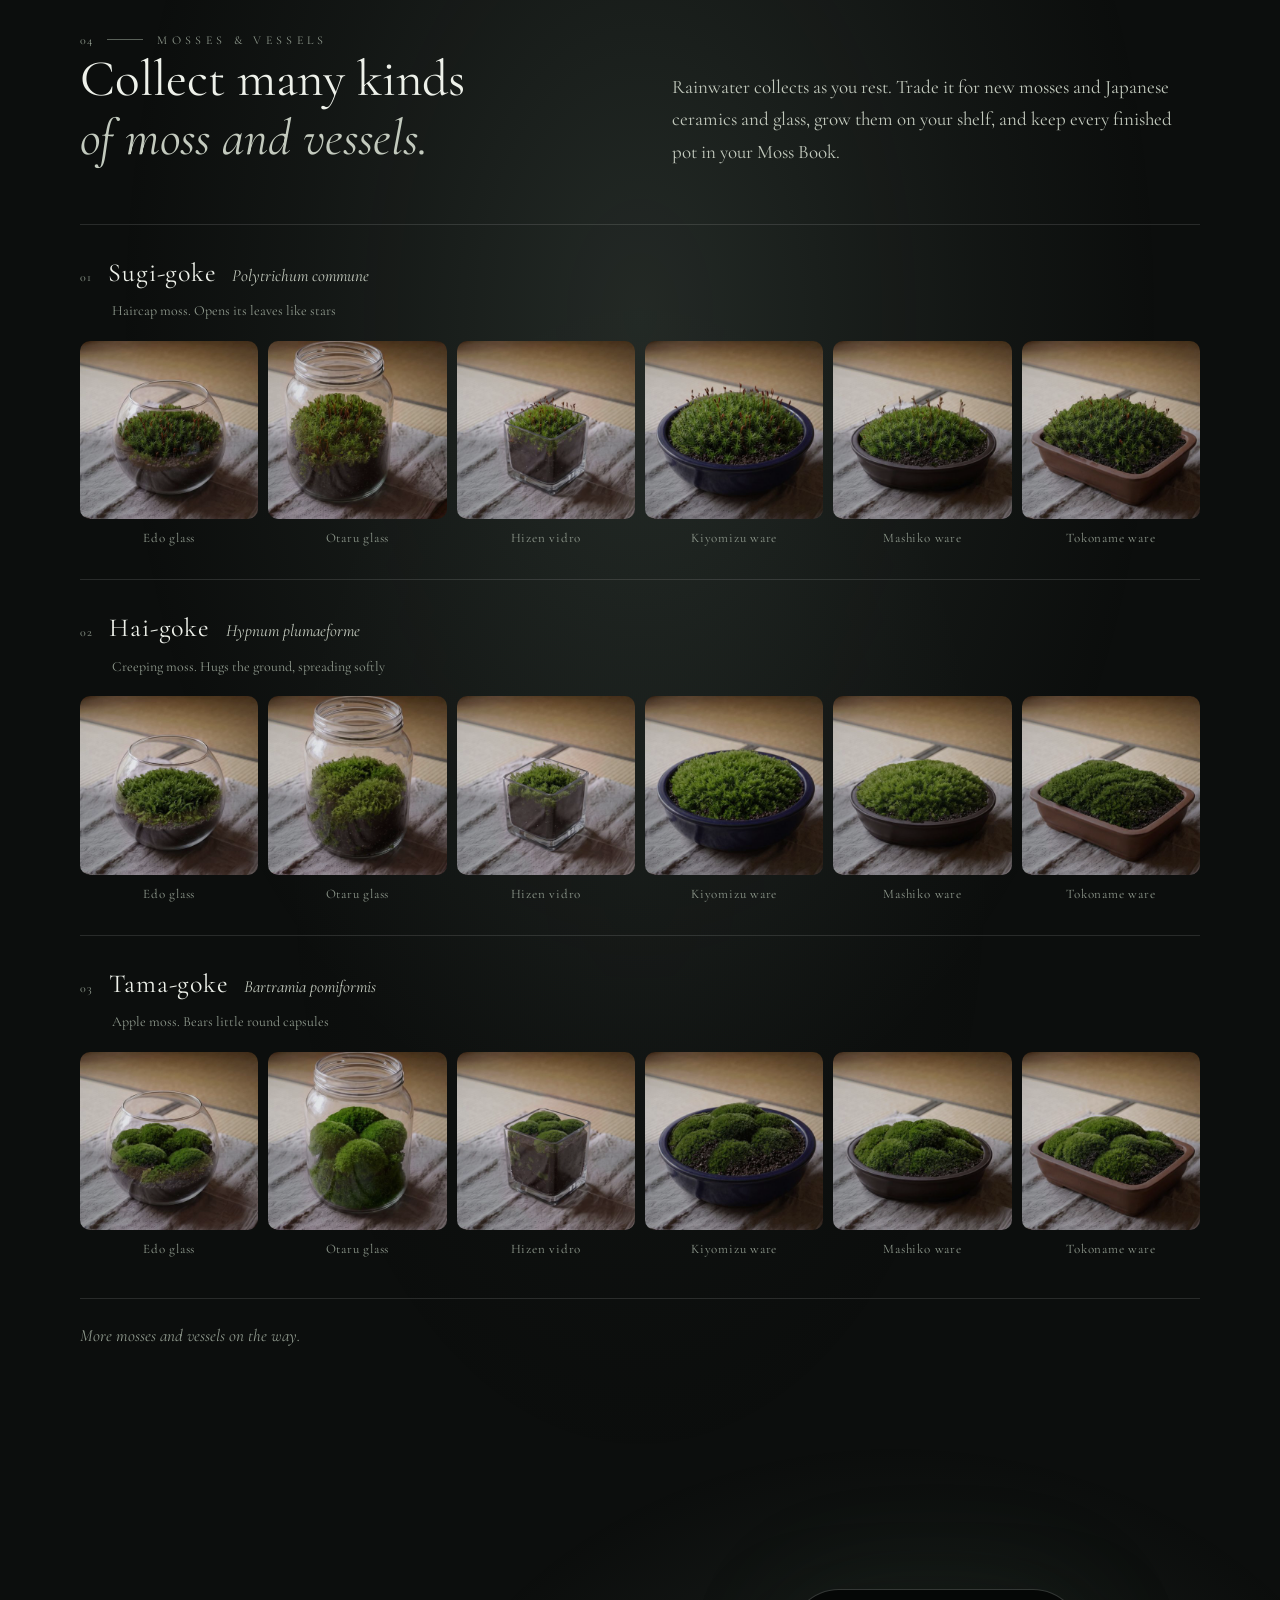
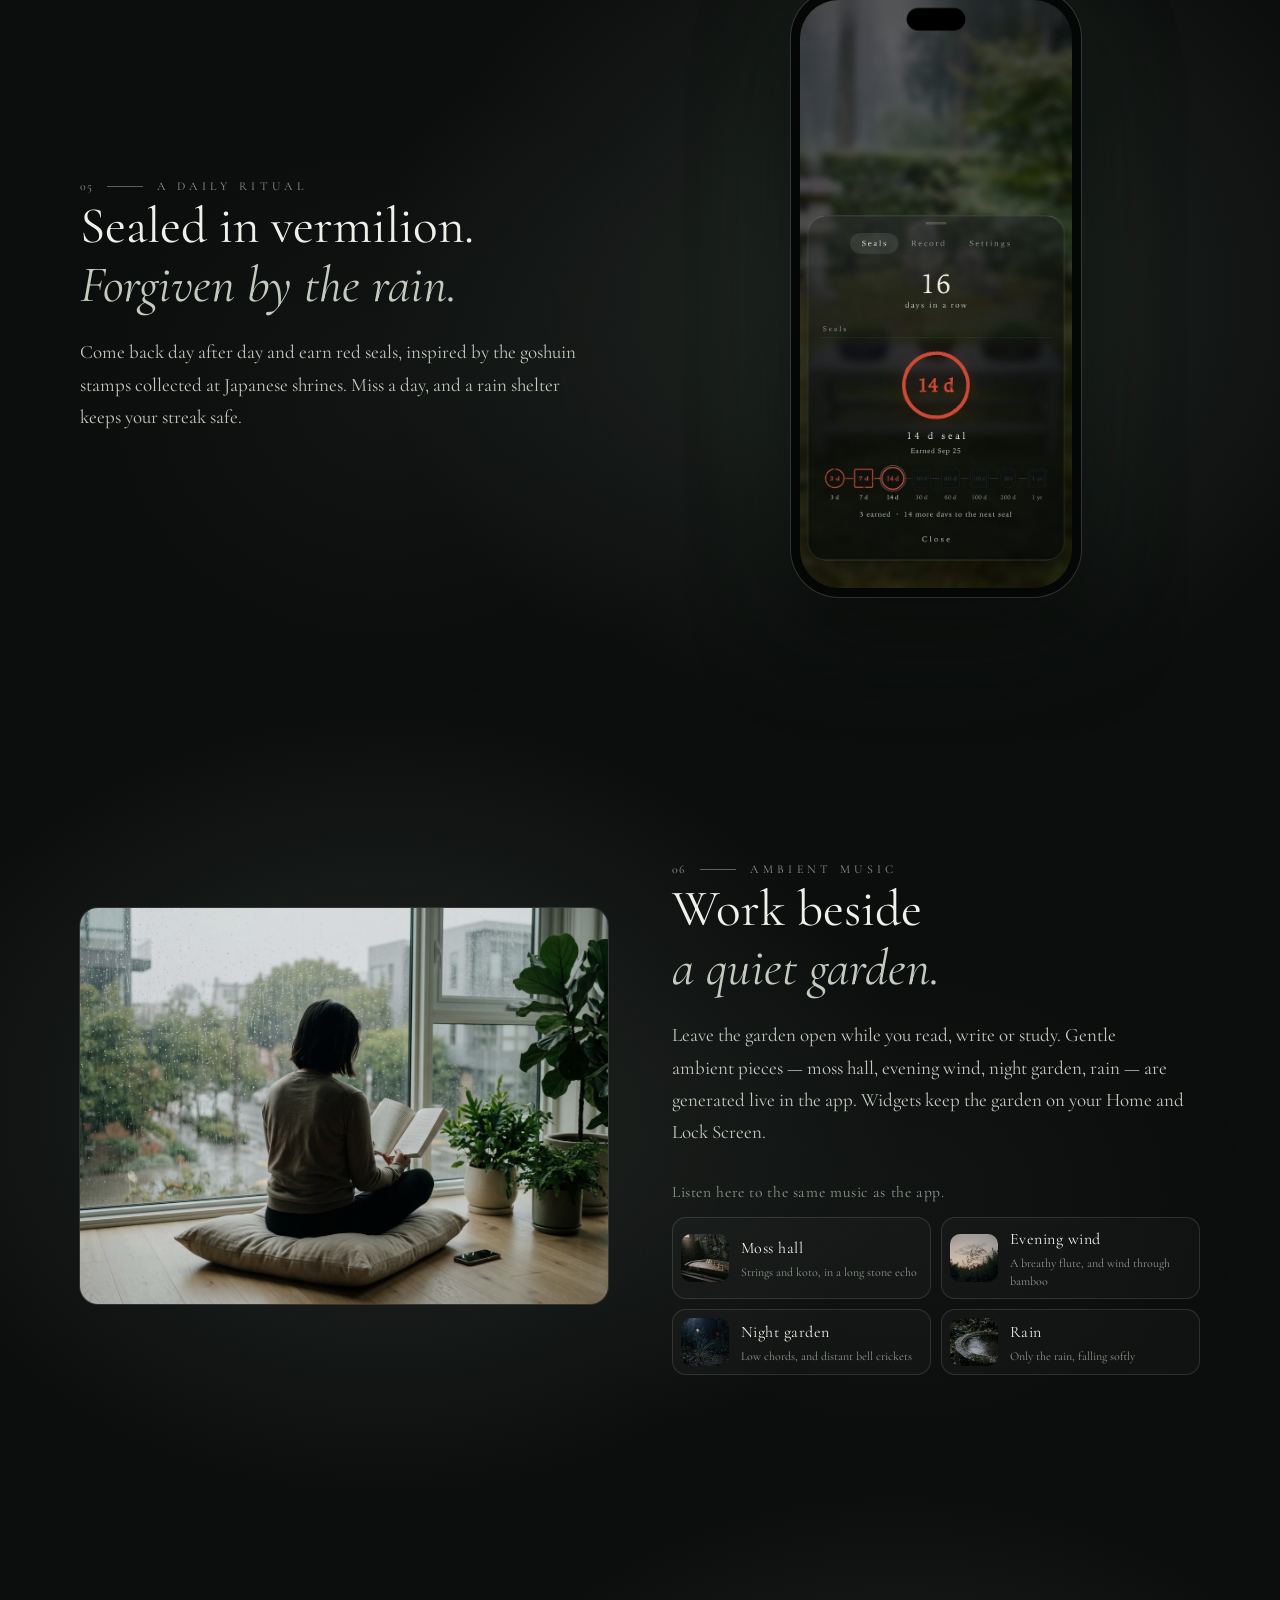
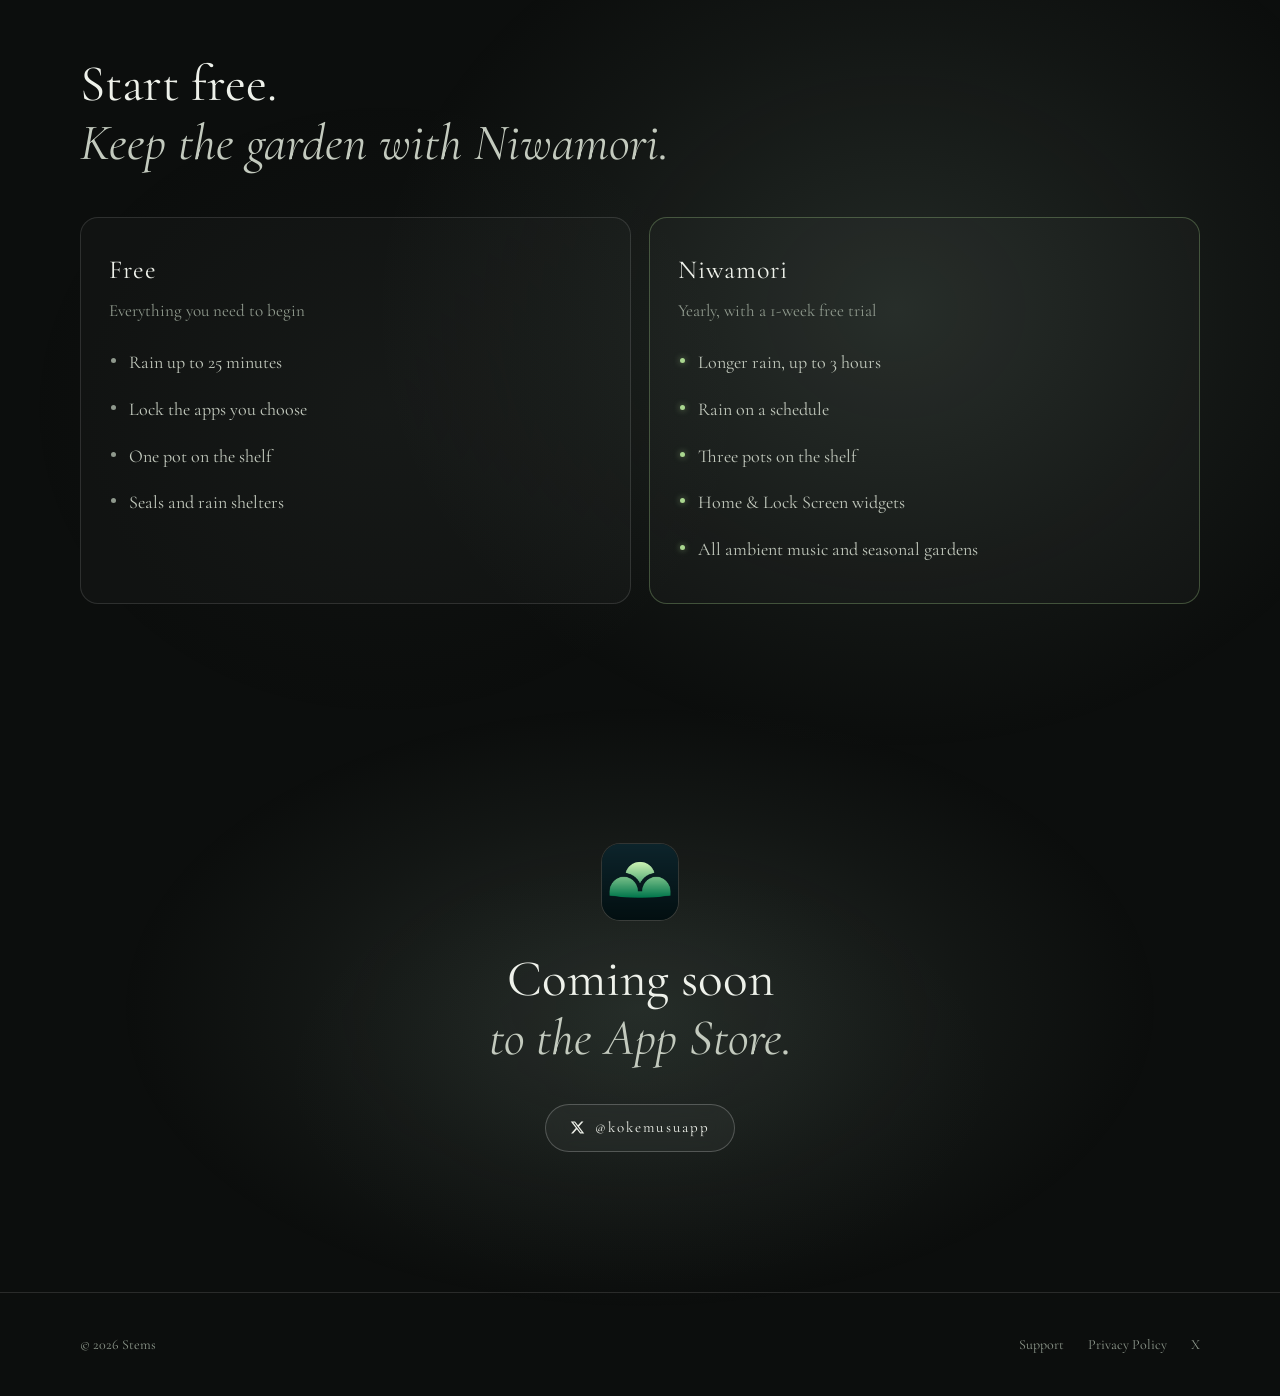
==== commit 0303282a: "LP の鉢：苔や器を替えても部屋は動かさない（基準の鉢で置き方を決める）。スマホの「苔と器」は、下の操作と同じ場所で入れ替わる二列に（鉢にかぶせない、完了で戻る）。雨を呼ぶ前の一言を今の仕様に Co-" ====
--- a/index.html
+++ b/index.html
@@ -237,7 +237,8 @@
 html[lang="ja"] .x-link { font-size: 12px; }
 .x-link:hover { color: var(--ink); }
 .x-link svg { width: 13px; height: 13px; fill: currentColor; }
-.pick-toggle { display: none; }
+.pick-toggle, .pick-done { display: none; }
+.pick-row > p { margin: 16px 0 8px; font-size: 12px; letter-spacing: .3em; text-transform: uppercase; color: var(--faint); }
 .try-act { display: flex; align-items: center; gap: 22px; margin-top: 30px; }
 .try-call > span { display: none; }
 .try-call[data-state="idle"] .s-idle, .try-call[data-state="raining"] .s-raining, .try-call[data-state="grown"] .s-grown { display: inline; }
@@ -281,16 +282,27 @@
   html[lang="ja"] .pick-toggle { font: 13px var(--mincho); letter-spacing: .14em; }
   .pick-toggle::after { content: ""; width: 6px; height: 6px; border-right: 1px solid currentColor; border-top: 1px solid currentColor; transform: rotate(-45deg) translateY(2px); transition: transform .5s var(--ease); }
   .hero.pick-open .pick-toggle::after { transform: rotate(135deg) translateY(2px); }
-  /* 苔と器の選びは、押すと操作の上に浮く小さな板 */
+  /* 苔と器の選び：開くと、下の操作（雨の一言・線・ボタン）と同じ場所で入れ替わる。鉢と部屋は動かさない */
+  .live-msg, .live-bar, .try-act { transition: opacity .5s var(--ease), transform .6s var(--ease), visibility 0s linear 0s; }
+  .hero.pick-open .live-msg, .hero.pick-open .live-bar, .hero.pick-open .try-act { opacity: 0; transform: translateY(6px); visibility: hidden; transition: opacity .4s var(--ease), transform .5s var(--ease), visibility 0s linear .5s; }
   .try-pick {
-    position: absolute; left: -6px; right: -6px; bottom: calc(100% + 12px); margin: 0; padding: 12px 14px 16px;
-    border: 1px solid var(--line); border-radius: 16px; background: rgba(16, 19, 18, .8);
-    backdrop-filter: blur(18px); -webkit-backdrop-filter: blur(18px);
-    opacity: 0; visibility: hidden; transform: translateY(10px); filter: blur(4px); pointer-events: none;
-    transition: opacity .6s var(--ease), transform .7s var(--ease), filter .6s var(--ease), visibility 0s linear .7s;
-  }
-  .hero.pick-open .try-pick, .hero.is-raining.pick-open .try-pick { opacity: 1; visibility: visible; transform: none; filter: none; pointer-events: auto; transition-delay: 0s; }
-  .try-pick > p:first-child { margin-top: 0 !important; }
+    position: absolute; left: 0; right: 0; bottom: 0; margin: 0;
+    opacity: 0; visibility: hidden; transform: translateY(10px); pointer-events: none;
+    transition: opacity .5s var(--ease), transform .6s var(--ease), visibility 0s linear .6s;
+  }
+  .hero.pick-open .try-pick, .hero.is-raining.pick-open .try-pick { opacity: 1; visibility: visible; transform: none; pointer-events: auto; transition-delay: .12s, .12s, 0s; }
+  .pick-row { display: flex; align-items: center; gap: 10px; }
+  .pick-row + .pick-row { margin-top: 10px; }
+  .pick-row > p { flex: none; width: 5.4em; margin: 0 !important; font-size: 10px; letter-spacing: .16em; color: var(--faint); }
+  html[lang="ja"] .pick-row > p { width: 1.8em; font-size: 11px; }
+  .pick-row .chips { flex: 1; min-width: 0; flex-wrap: nowrap; overflow-x: auto; scrollbar-width: none; margin-right: -20px; padding-right: 20px; -webkit-mask-image: linear-gradient(to right, #000 85%, transparent); mask-image: linear-gradient(to right, #000 85%, transparent); }
+  .pick-row .chips::-webkit-scrollbar { display: none; }
+  .pick-row .chip { flex: none; }
+  .pick-done { display: inline-flex; flex: none; padding: 7px 14px; border: 1px solid rgba(169, 214, 143, .45); border-radius: 999px; background: none; color: var(--ink); cursor: pointer; font: 14px var(--latin); letter-spacing: .06em; }
+  html[lang="ja"] .pick-done { font: 13px var(--mincho); letter-spacing: .12em; }
+  .pick-row:first-child .chips { -webkit-mask-image: none; mask-image: none; margin-right: 0; padding-right: 0; }
+  .pick-row:last-child .chips { margin-right: 0; padding-right: 0; }
+  .pick-row .chip { padding: 6px 12px; }
 }
 
 /* ── 04 苔と器：写真の標本帳。苔ごとに一段、六つの器を並べる（狭い画面では横にすべらせる） ── */
@@ -447,7 +459,7 @@
       </div>
       <div class="live reveal d3">
         <div class="live-msg" aria-live="polite">
-          <p data-msg="idle" class="is-on"><span class="t-en">Call the rain, then let go of everything.</span><span class="t-ja">雨を呼んだら、手を離してください</span></p>
+          <p data-msg="idle" class="is-on"><span class="t-en">Call the rain, and the moss begins to grow.</span><span class="t-ja">雨を呼ぶと、苔が育ちはじめます</span></p>
           <p data-msg="still"><span class="t-en">It is raining. The moss is growing.</span><span class="t-ja">雨が降っています。苔が育っています</span></p>
           <p data-msg="paused"><span class="t-en">The rain has stopped.</span><span class="t-ja">雨が上がりました</span></p>
           <p data-msg="grown"><span class="t-en">Fully grown. In the app, it takes many quiet rains.</span><span class="t-ja">育ちきりました。アプリでは、いくつもの静かな雨をかけて育ちます</span></p>
@@ -464,10 +476,8 @@
           <a class="x-link" href="https://x.com/kokemusuapp" target="_blank" rel="noopener"><svg viewBox="0 0 24 24" aria-hidden="true"><path d="M18.244 2.25h3.308l-7.227 8.26 8.502 11.24H16.17l-5.214-6.817L4.99 21.75H1.68l7.73-8.835L1.254 2.25H8.08l4.713 6.231zm-1.161 17.52h1.833L7.084 4.126H5.117z"/></svg><span class="t-en">Follow for launch</span><span class="t-ja">公開の知らせ</span></a>
         </div>
         <div class="try-pick" id="tryPick">
-          <p><span class="t-en">Moss</span><span class="t-ja">苔</span></p>
-          <div class="chips"><button type="button" class="chip" data-species="sugigoke" aria-pressed="true"><span class="t-en">Sugi-goke</span><span class="t-ja">スギゴケ</span></button><button type="button" class="chip" data-species="hainegoke" aria-pressed="false"><span class="t-en">Hai-goke</span><span class="t-ja">ハイゴケ</span></button><button type="button" class="chip" data-species="tamagoke" aria-pressed="false"><span class="t-en">Tama-goke</span><span class="t-ja">タマゴケ</span></button></div>
-          <p><span class="t-en">Vessel</span><span class="t-ja">器</span></p>
-          <div class="chips"><button type="button" class="chip" data-vessel="round" aria-pressed="true"><span class="t-en">Kiyomizu</span><span class="t-ja">清水焼</span></button><button type="button" class="chip" data-vessel="oval" aria-pressed="false"><span class="t-en">Mashiko</span><span class="t-ja">益子焼</span></button><button type="button" class="chip" data-vessel="rect" aria-pressed="false"><span class="t-en">Tokoname</span><span class="t-ja">常滑焼</span></button><button type="button" class="chip" data-vessel="sphere" aria-pressed="false"><span class="t-en">Edo glass</span><span class="t-ja">江戸硝子</span></button><button type="button" class="chip" data-vessel="jar" aria-pressed="false"><span class="t-en">Otaru glass</span><span class="t-ja">小樽硝子</span></button><button type="button" class="chip" data-vessel="cube" aria-pressed="false"><span class="t-en">Hizen vidro</span><span class="t-ja">肥前びいどろ</span></button></div>
+          <div class="pick-row"><p><span class="t-en">Moss</span><span class="t-ja">苔</span></p><div class="chips"><button type="button" class="chip" data-species="sugigoke" aria-pressed="true"><span class="t-en">Sugi-goke</span><span class="t-ja">スギゴケ</span></button><button type="button" class="chip" data-species="hainegoke" aria-pressed="false"><span class="t-en">Hai-goke</span><span class="t-ja">ハイゴケ</span></button><button type="button" class="chip" data-species="tamagoke" aria-pressed="false"><span class="t-en">Tama-goke</span><span class="t-ja">タマゴケ</span></button></div></div>
+          <div class="pick-row"><p><span class="t-en">Vessel</span><span class="t-ja">器</span></p><div class="chips"><button type="button" class="chip" data-vessel="round" aria-pressed="true"><span class="t-en">Kiyomizu</span><span class="t-ja">清水焼</span></button><button type="button" class="chip" data-vessel="oval" aria-pressed="false"><span class="t-en">Mashiko</span><span class="t-ja">益子焼</span></button><button type="button" class="chip" data-vessel="rect" aria-pressed="false"><span class="t-en">Tokoname</span><span class="t-ja">常滑焼</span></button><button type="button" class="chip" data-vessel="sphere" aria-pressed="false"><span class="t-en">Edo glass</span><span class="t-ja">江戸硝子</span></button><button type="button" class="chip" data-vessel="jar" aria-pressed="false"><span class="t-en">Otaru glass</span><span class="t-ja">小樽硝子</span></button><button type="button" class="chip" data-vessel="cube" aria-pressed="false"><span class="t-en">Hizen vidro</span><span class="t-ja">肥前びいどろ</span></button></div><button type="button" class="pick-done" id="pickDone"><span class="t-en">Done</span><span class="t-ja">完了</span></button></div>
         </div>
       </div>
     </div>
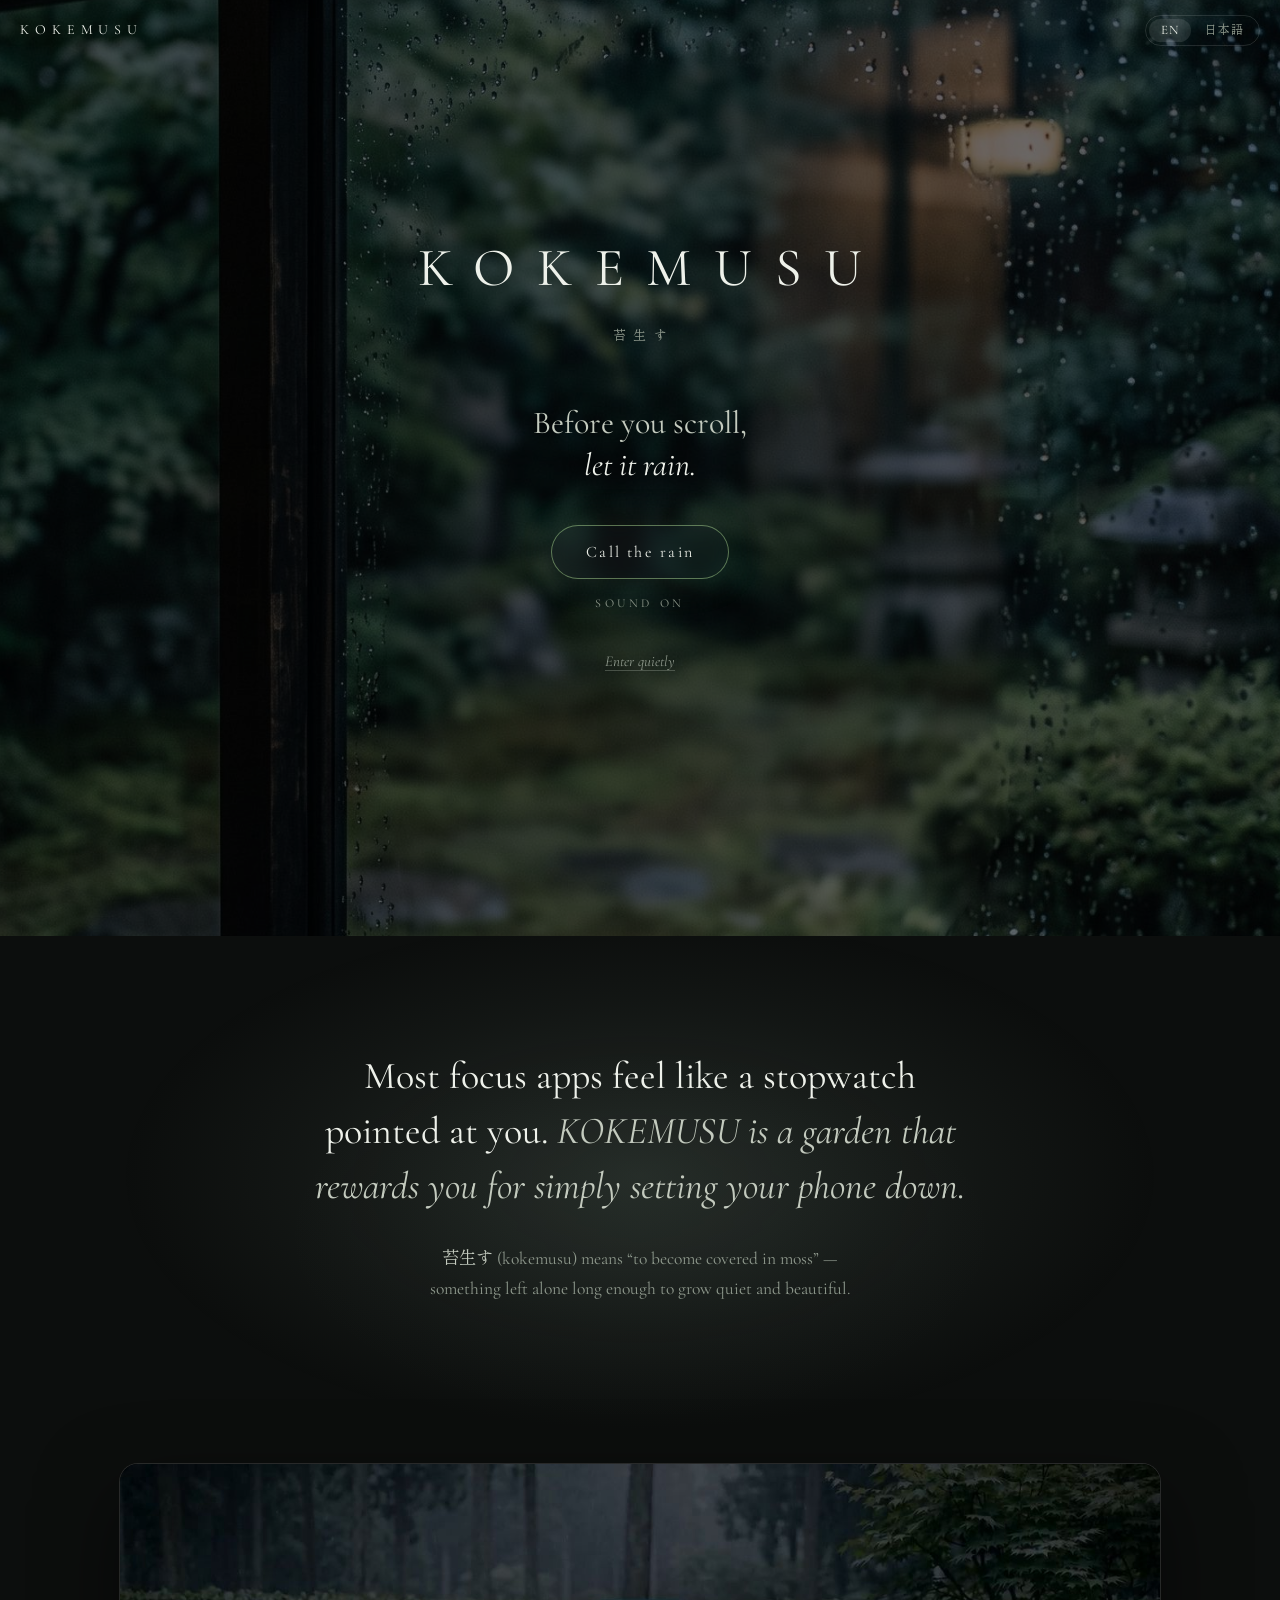
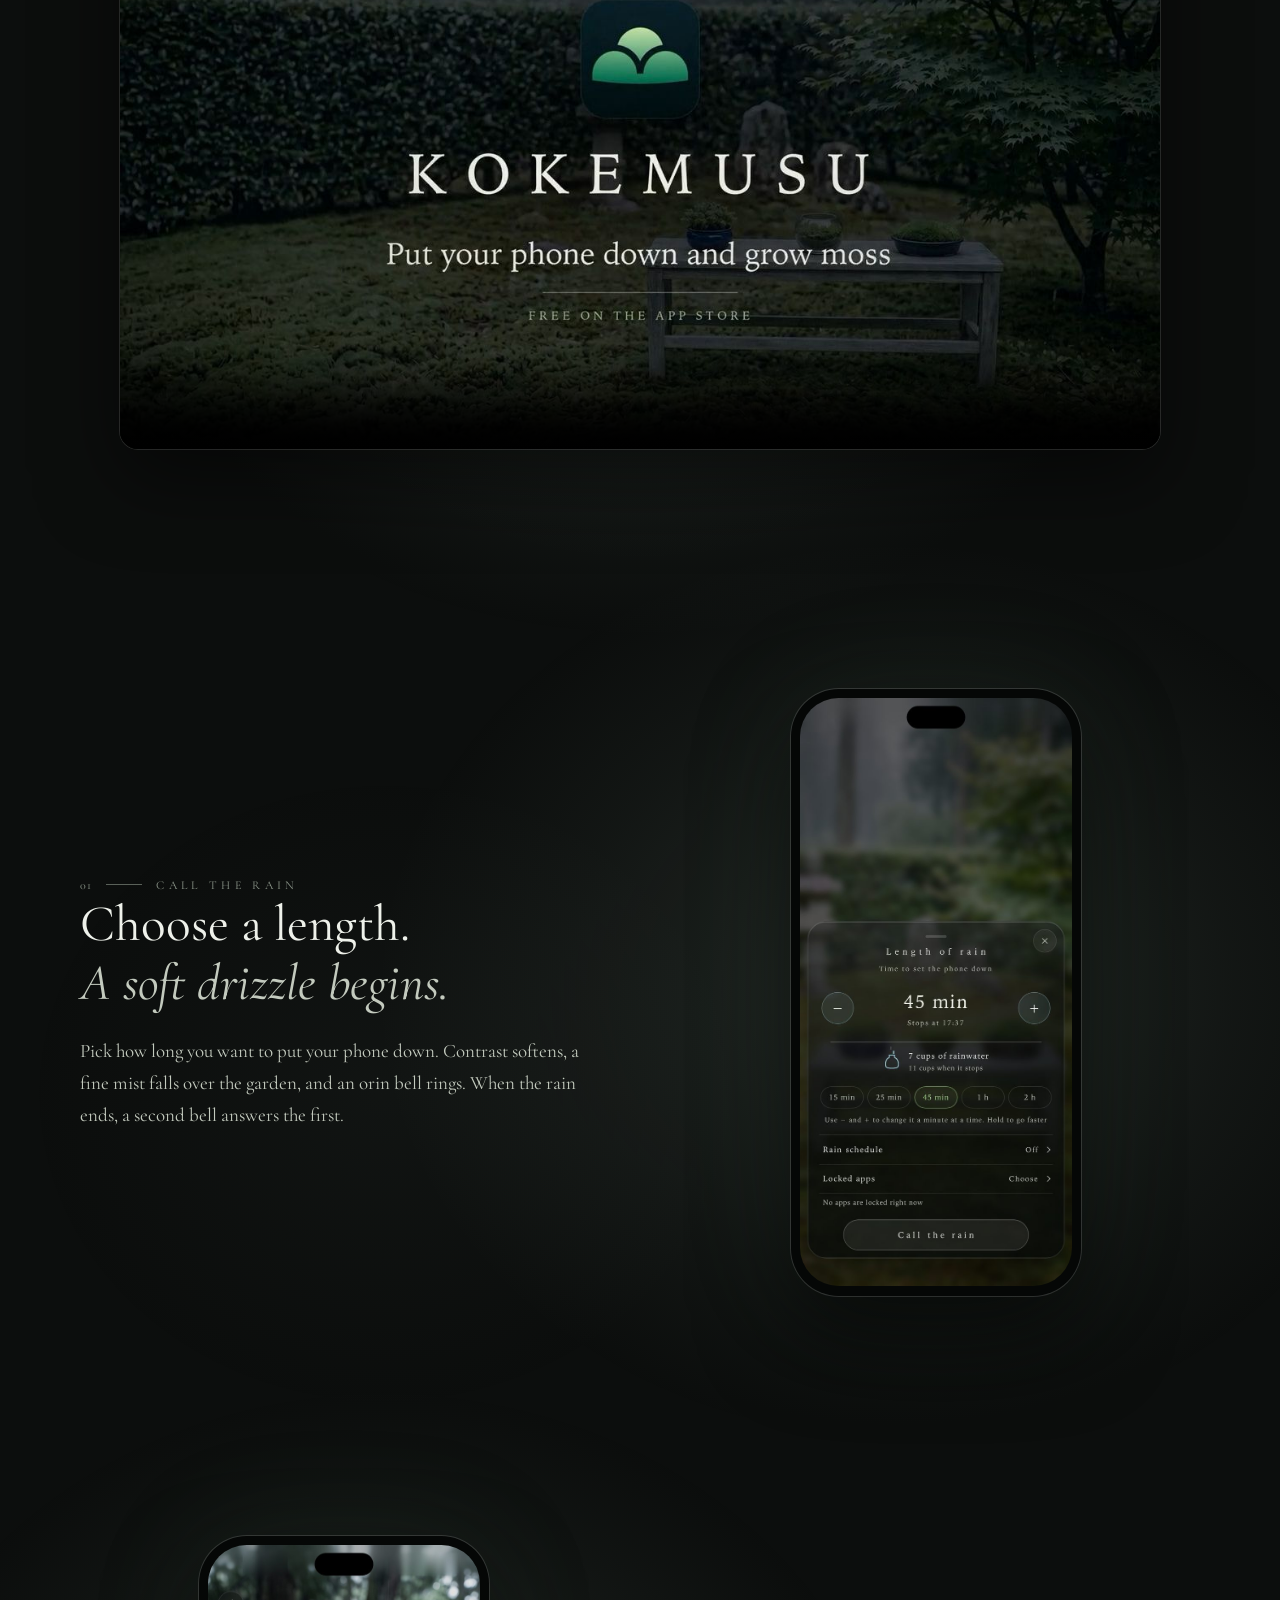
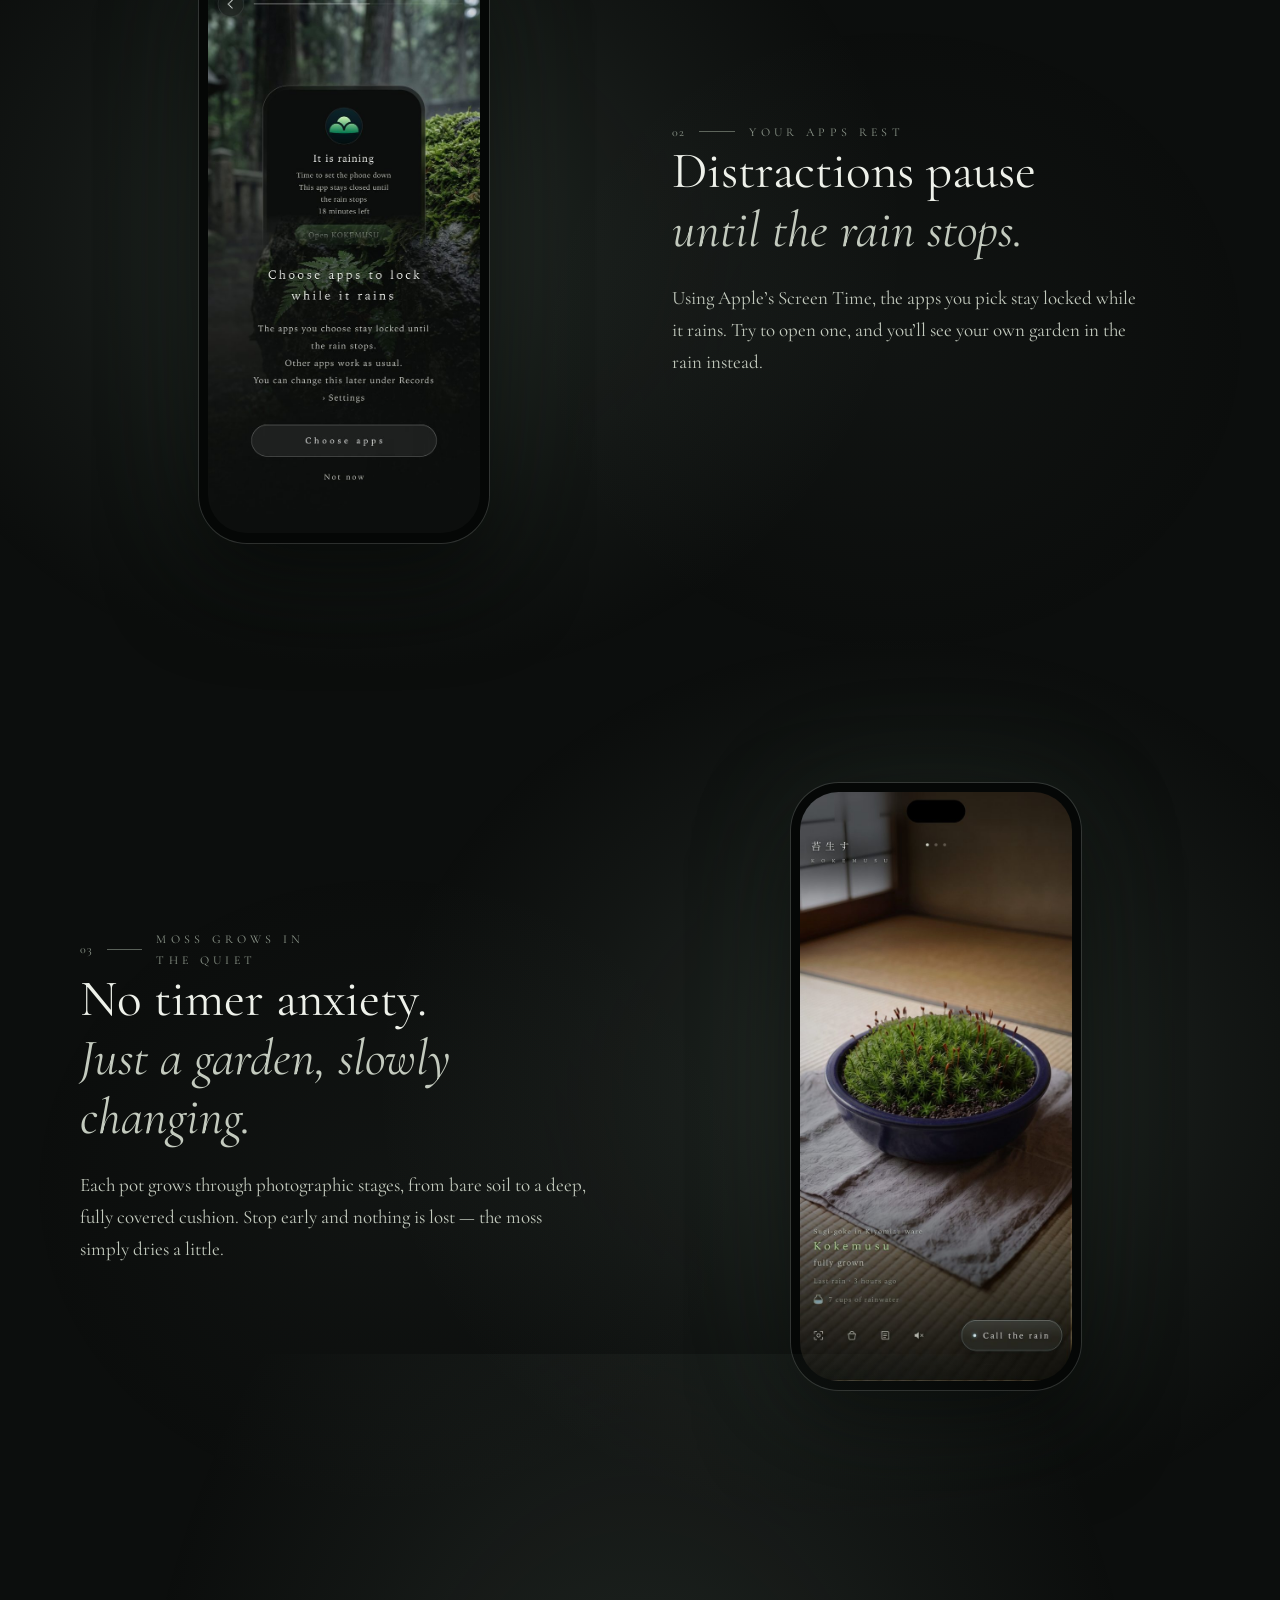
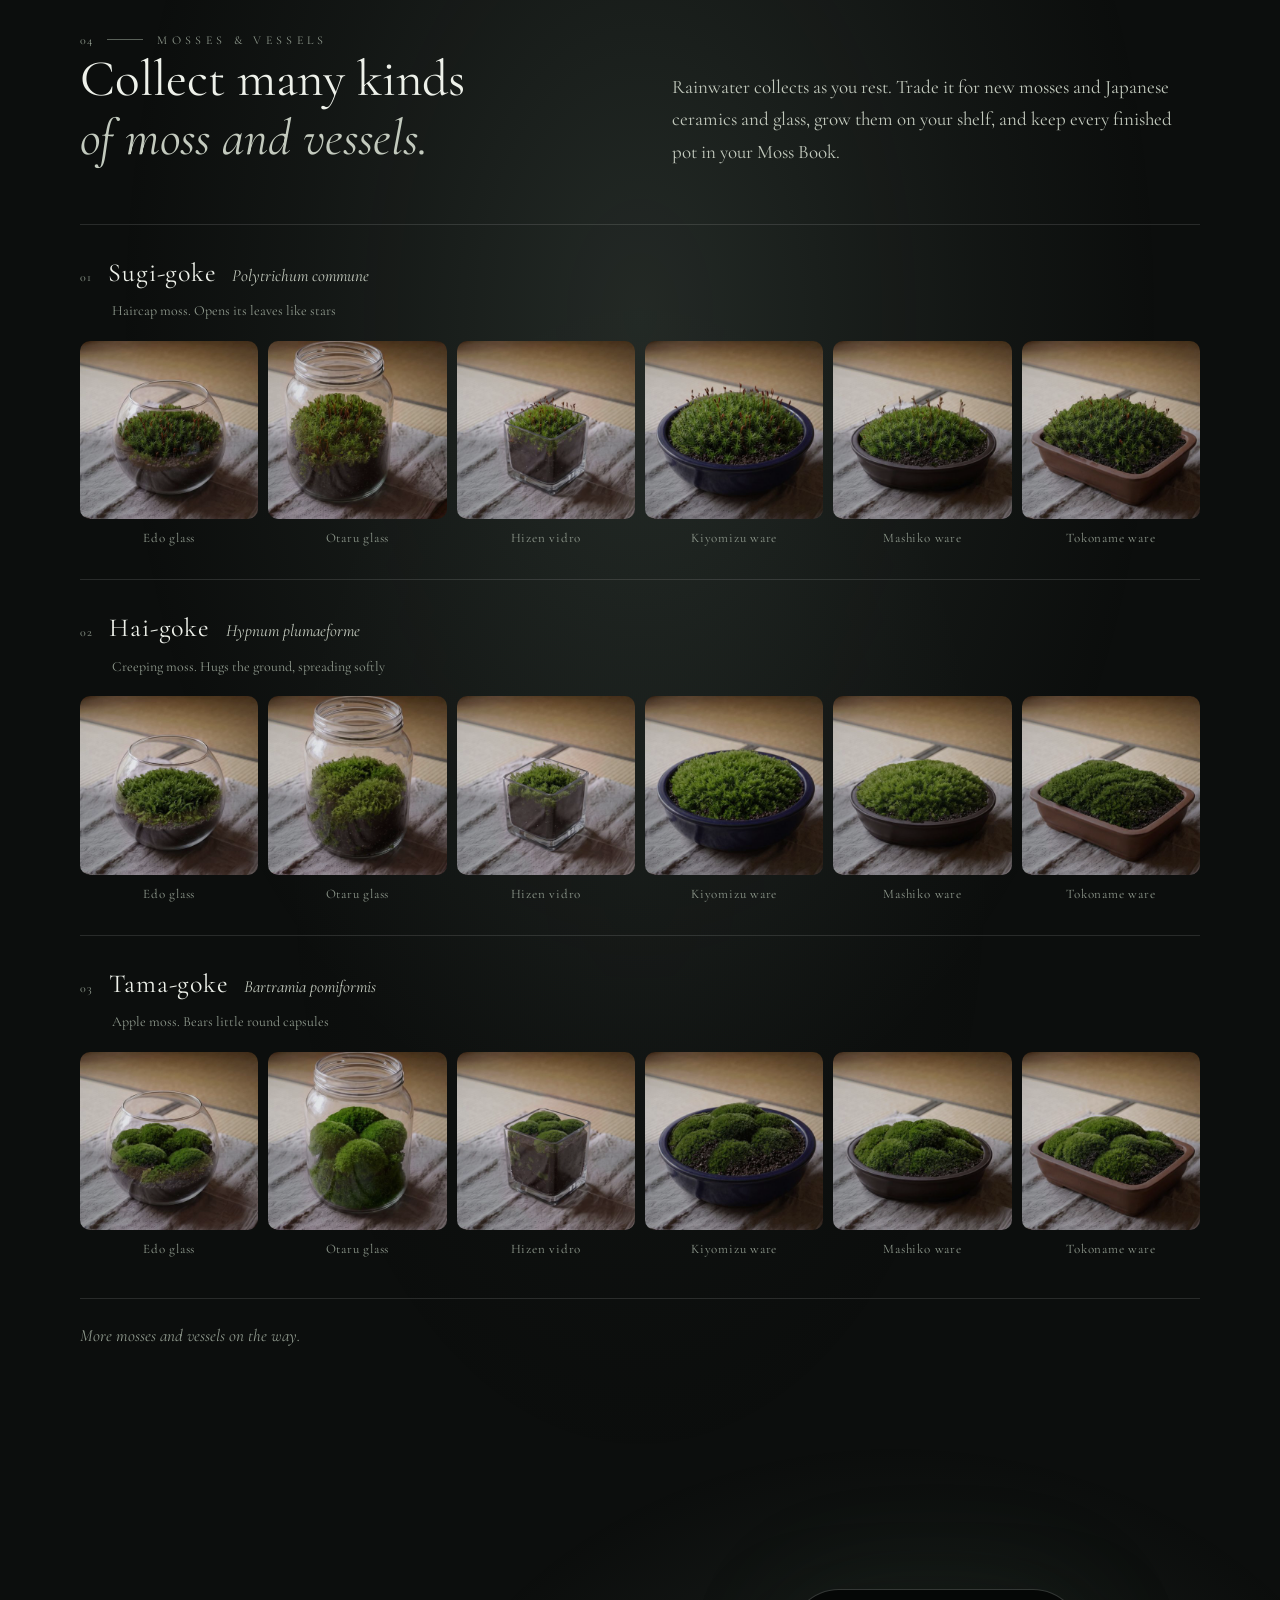
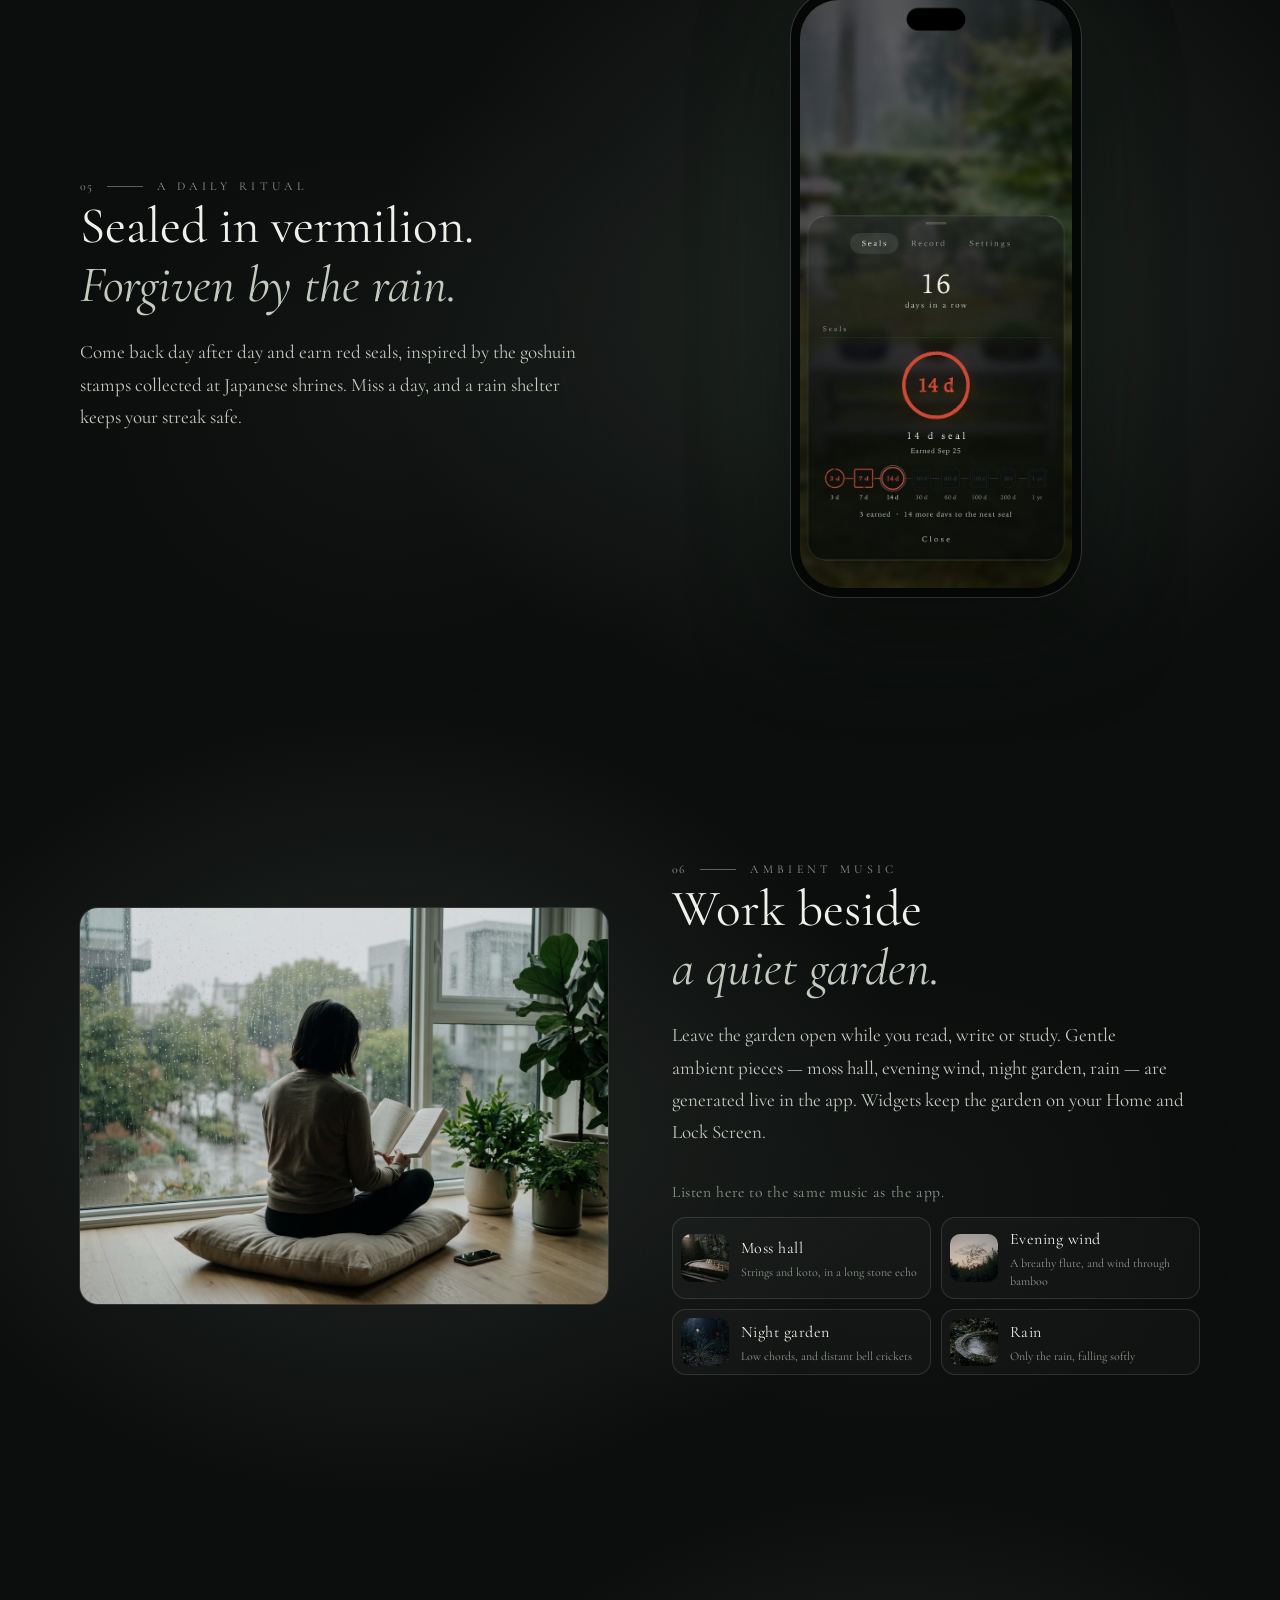
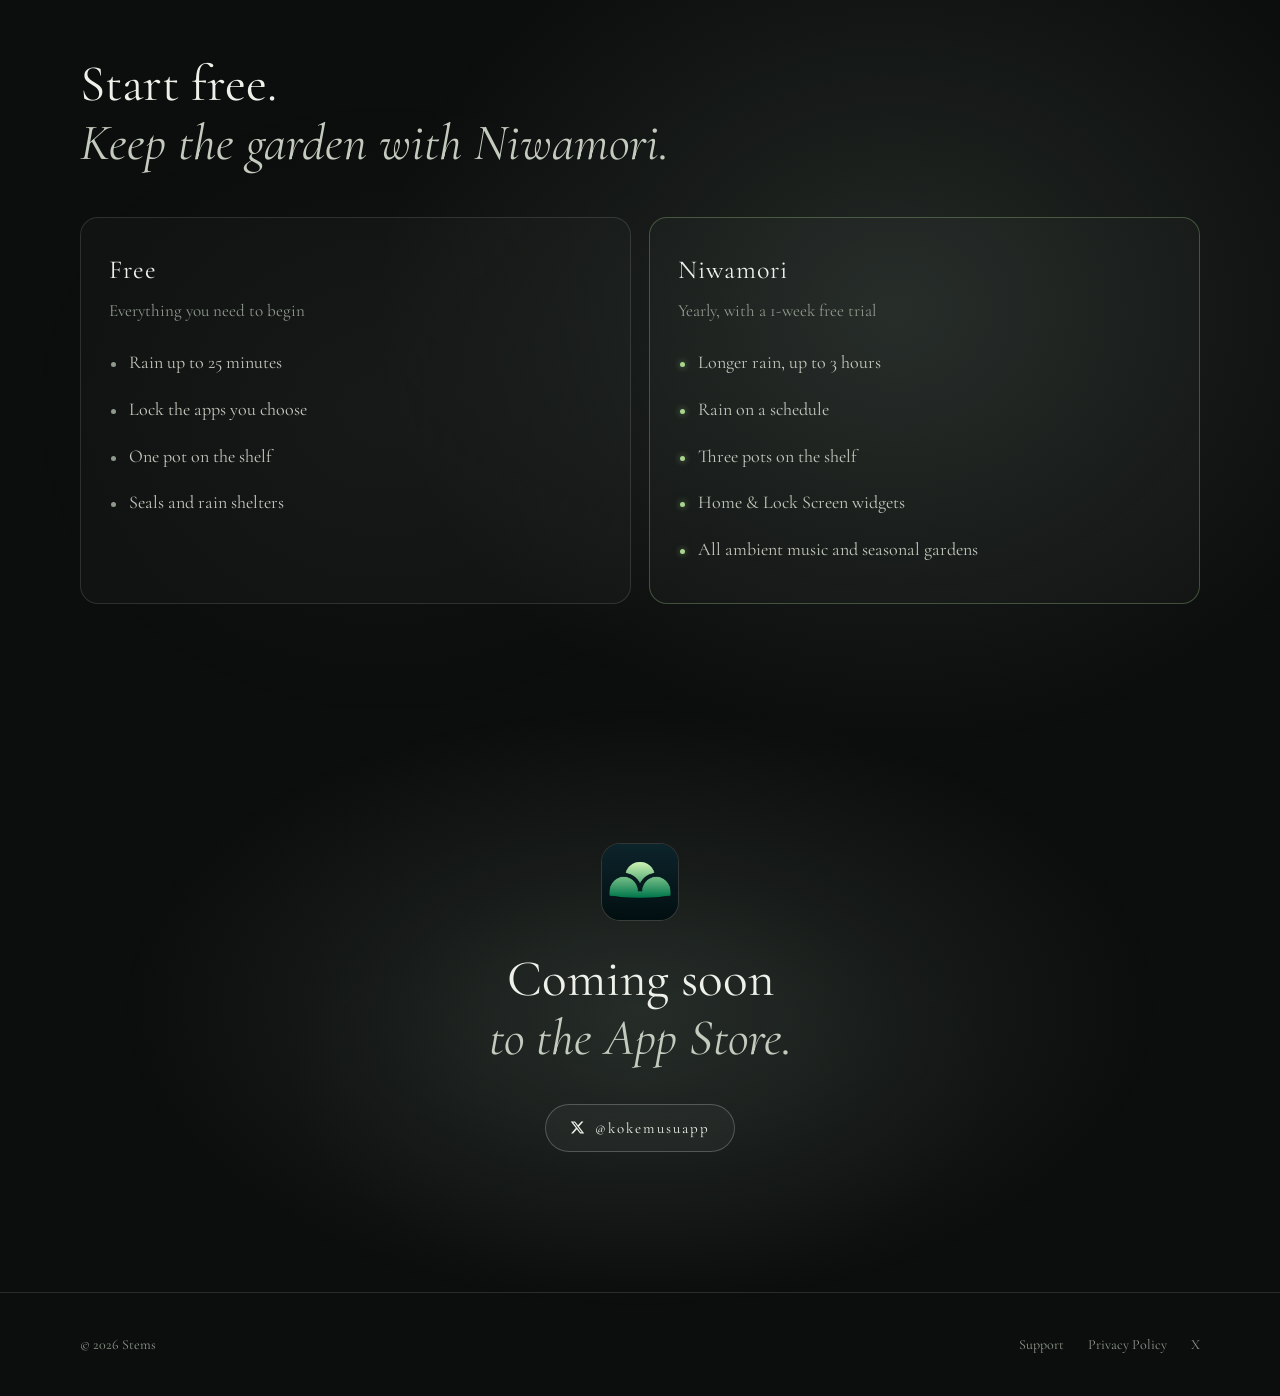
==== commit 4457227b: "日本語のボタンの文字を真ん中に、プランの丸を一行目の真ん中に揃える" ====
--- a/index.html
+++ b/index.html
@@ -111,6 +111,9 @@
 .btn:active { transform: scale(.955); }
 .btn svg { width: 15px; height: 15px; fill: currentColor; }
 .btn.is-quiet { border-color: transparent; background: none; backdrop-filter: none; color: var(--dim); }
+/* 明朝は字面が行の中心より少し下に座るので、ボタンの中の日本語だけ少し持ち上げる */
+html[lang="ja"] :is(.btn, .chip, .pick-toggle, .pick-done, .snd, .snd-item, .snd-off) .t-ja { position: relative; top: -.06em; }
+.lang button[data-l="ja"] { padding-top: 4px; padding-bottom: 6px; }
 
 .phone {
   --pw: min(300px, 70vw);
@@ -172,7 +175,8 @@
 .plan .sub { margin: 0 0 14px; color: var(--faint); font-size: .9em; }
 .plan ul { list-style: none; margin: 0; padding: 0; }
 .plan li { padding: 8px 0 8px 20px; position: relative; font-size: .95em; }
-.plan li::before { content: ""; position: absolute; left: 2px; top: 1.05em; width: 5px; height: 5px; border-radius: 50%; background: var(--faint); }
+.plan li::before { content: ""; position: absolute; left: 2px; top: 1.05em; top: calc(8px + .5lh - 2.5px); width: 5px; height: 5px; border-radius: 50%; background: var(--faint); }
+html[lang="en"] .plan li::before { top: calc(8px + .5lh + .12em - 2.5px); }
 .plan.is-nw { border-color: rgba(169, 214, 143, .3); }
 .plan.is-nw li::before { background: var(--moss); box-shadow: 0 0 6px rgba(169, 214, 143, .6); }
 
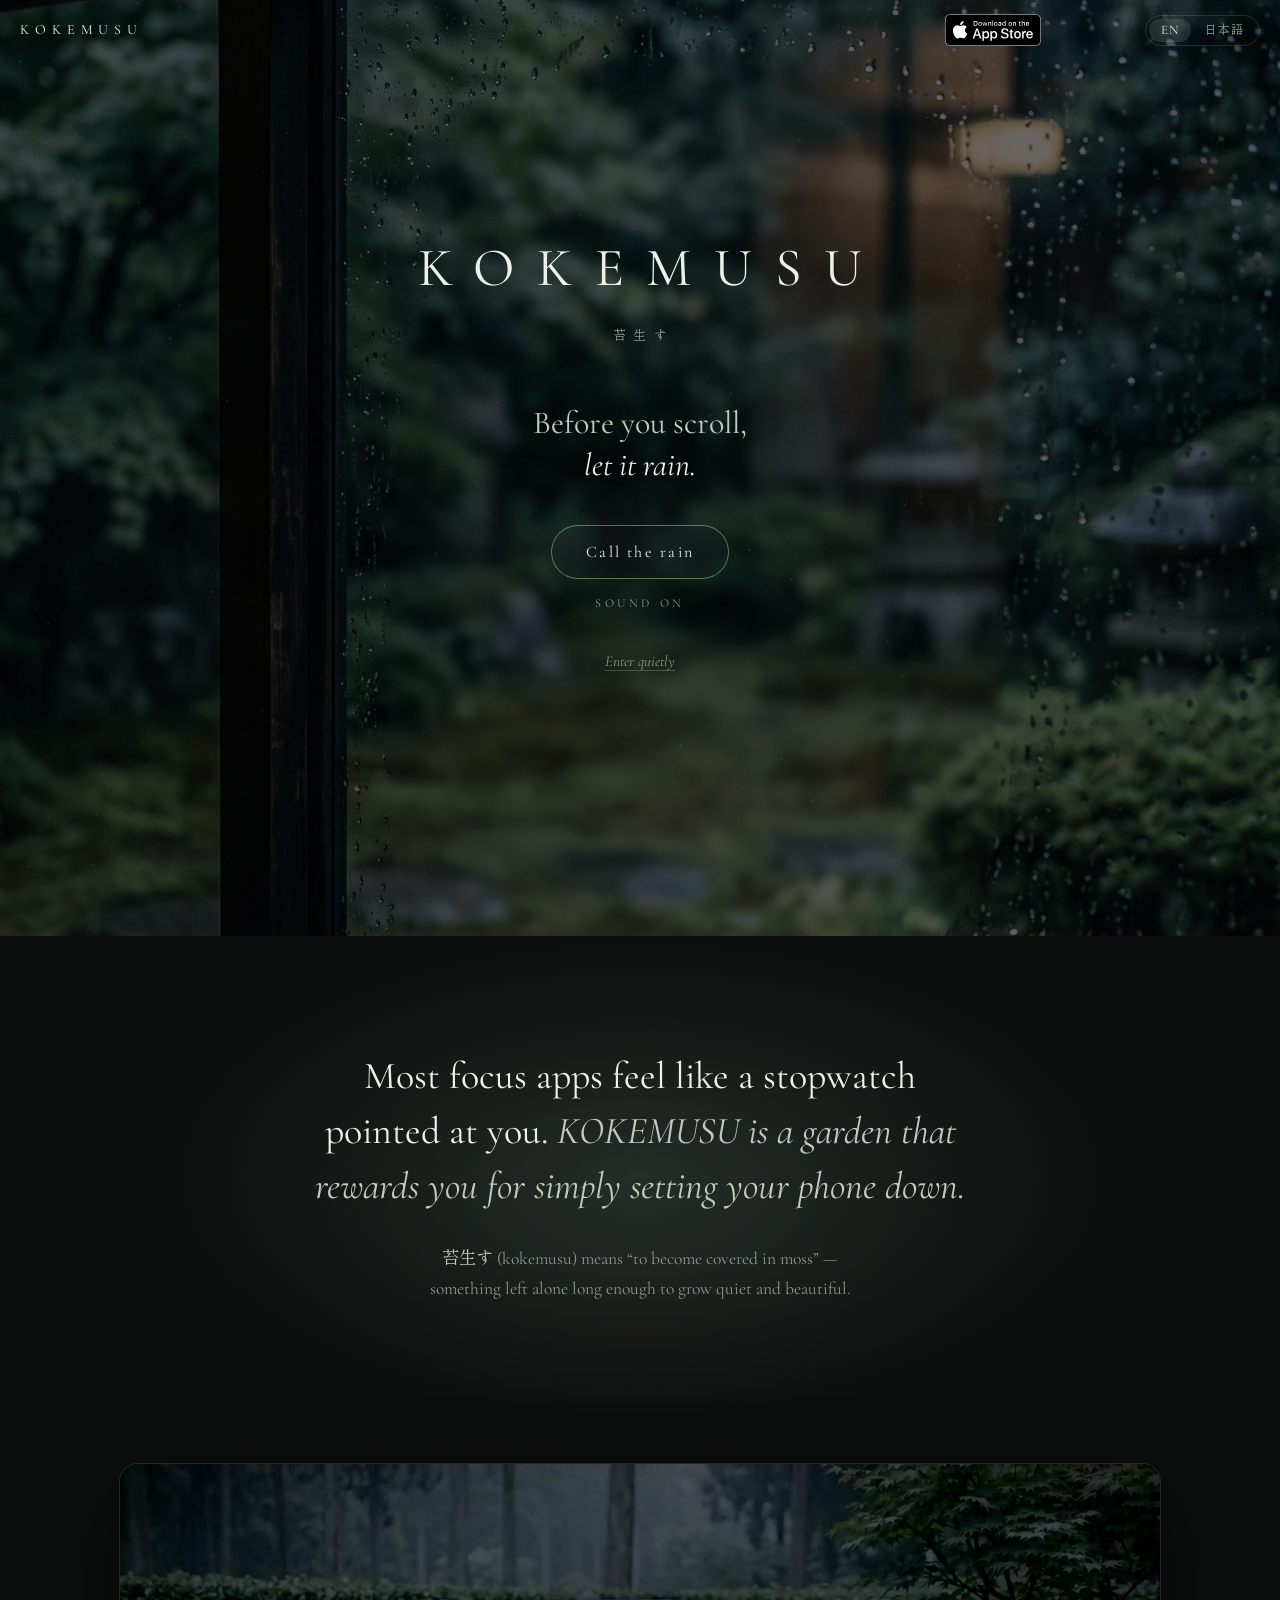
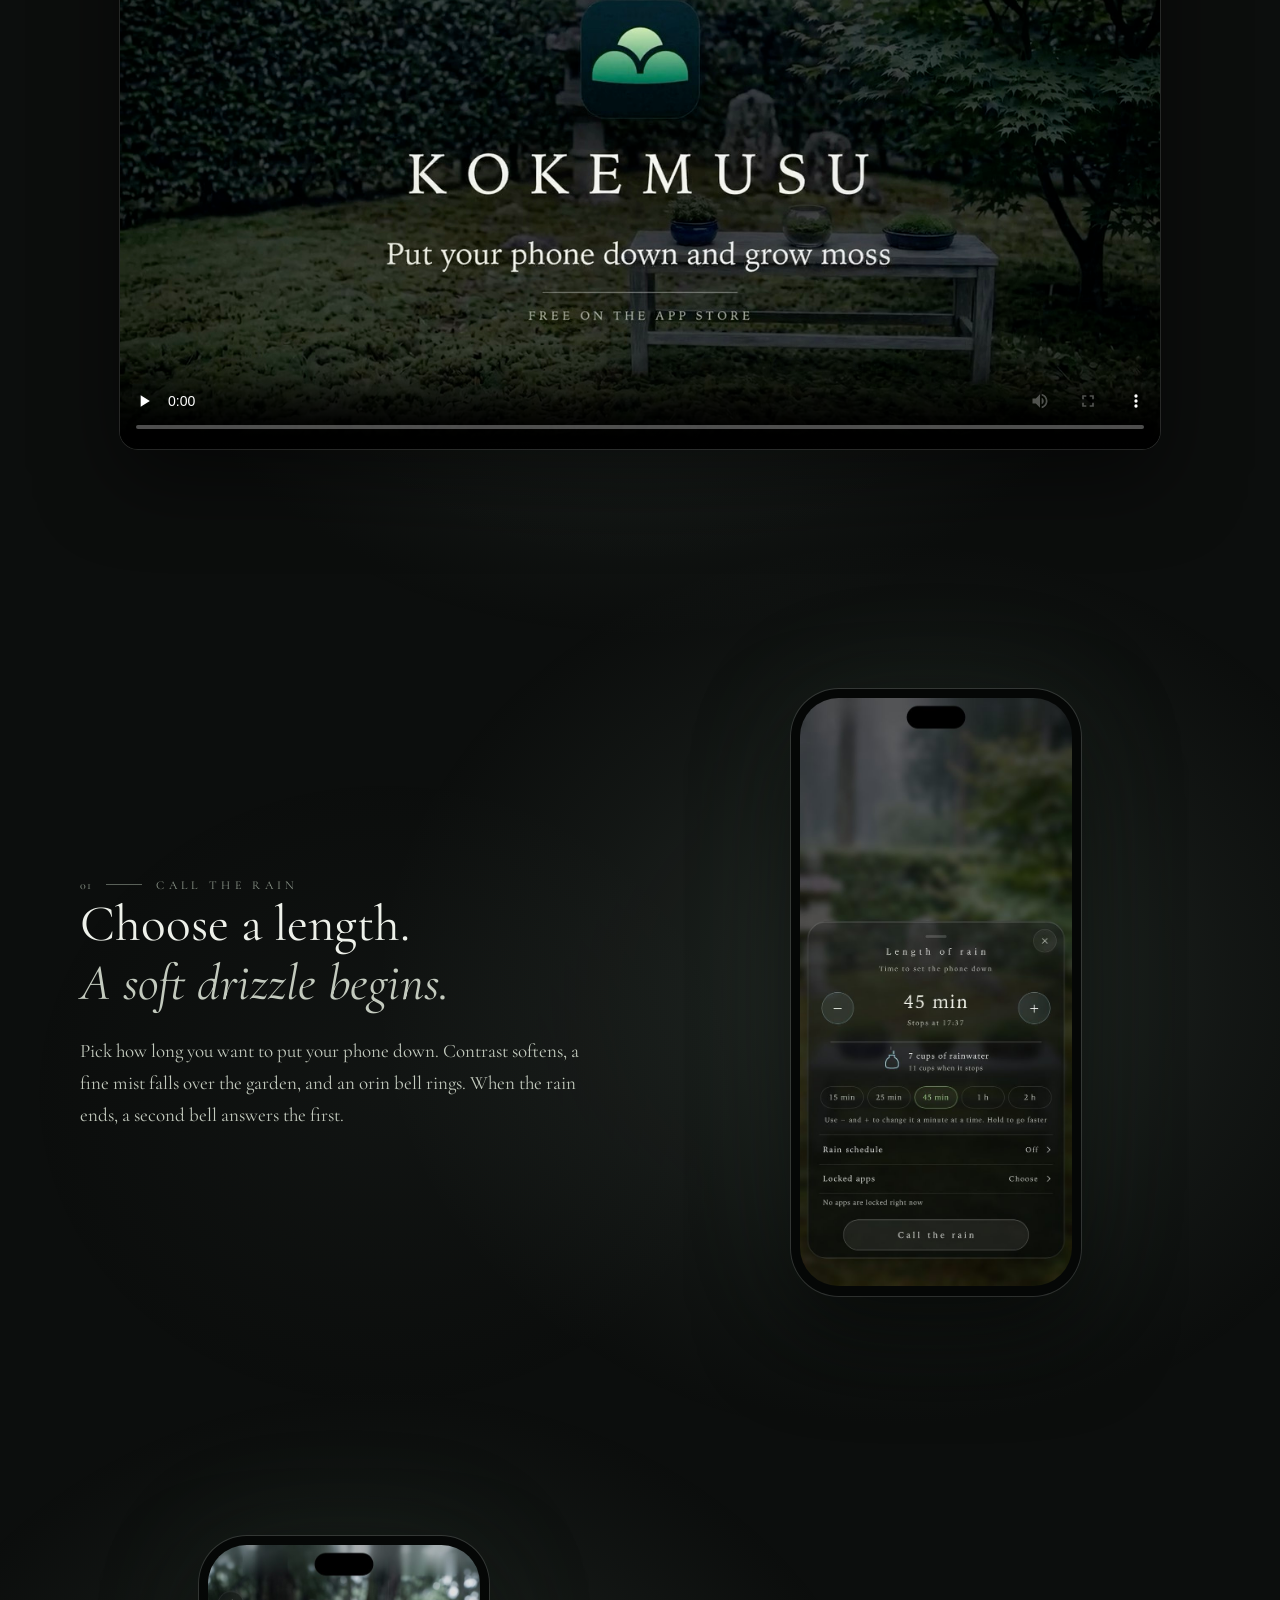
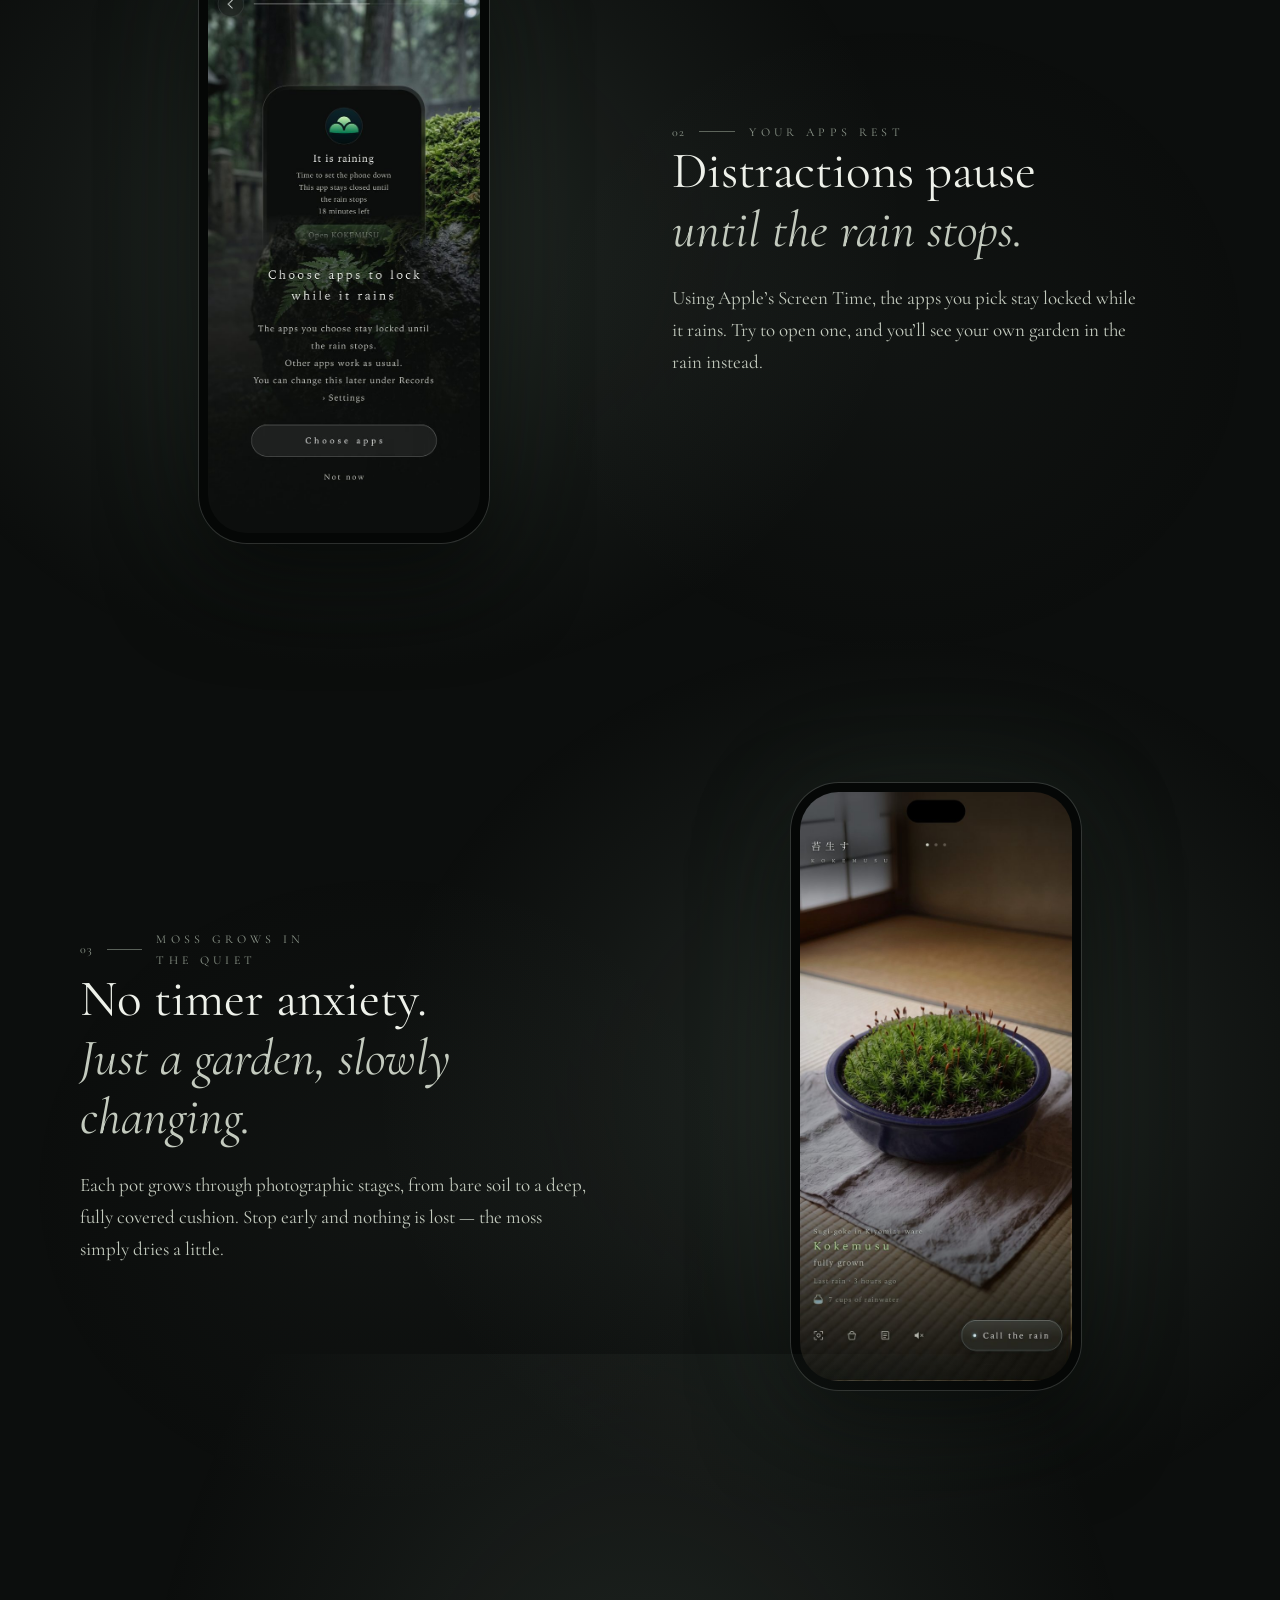
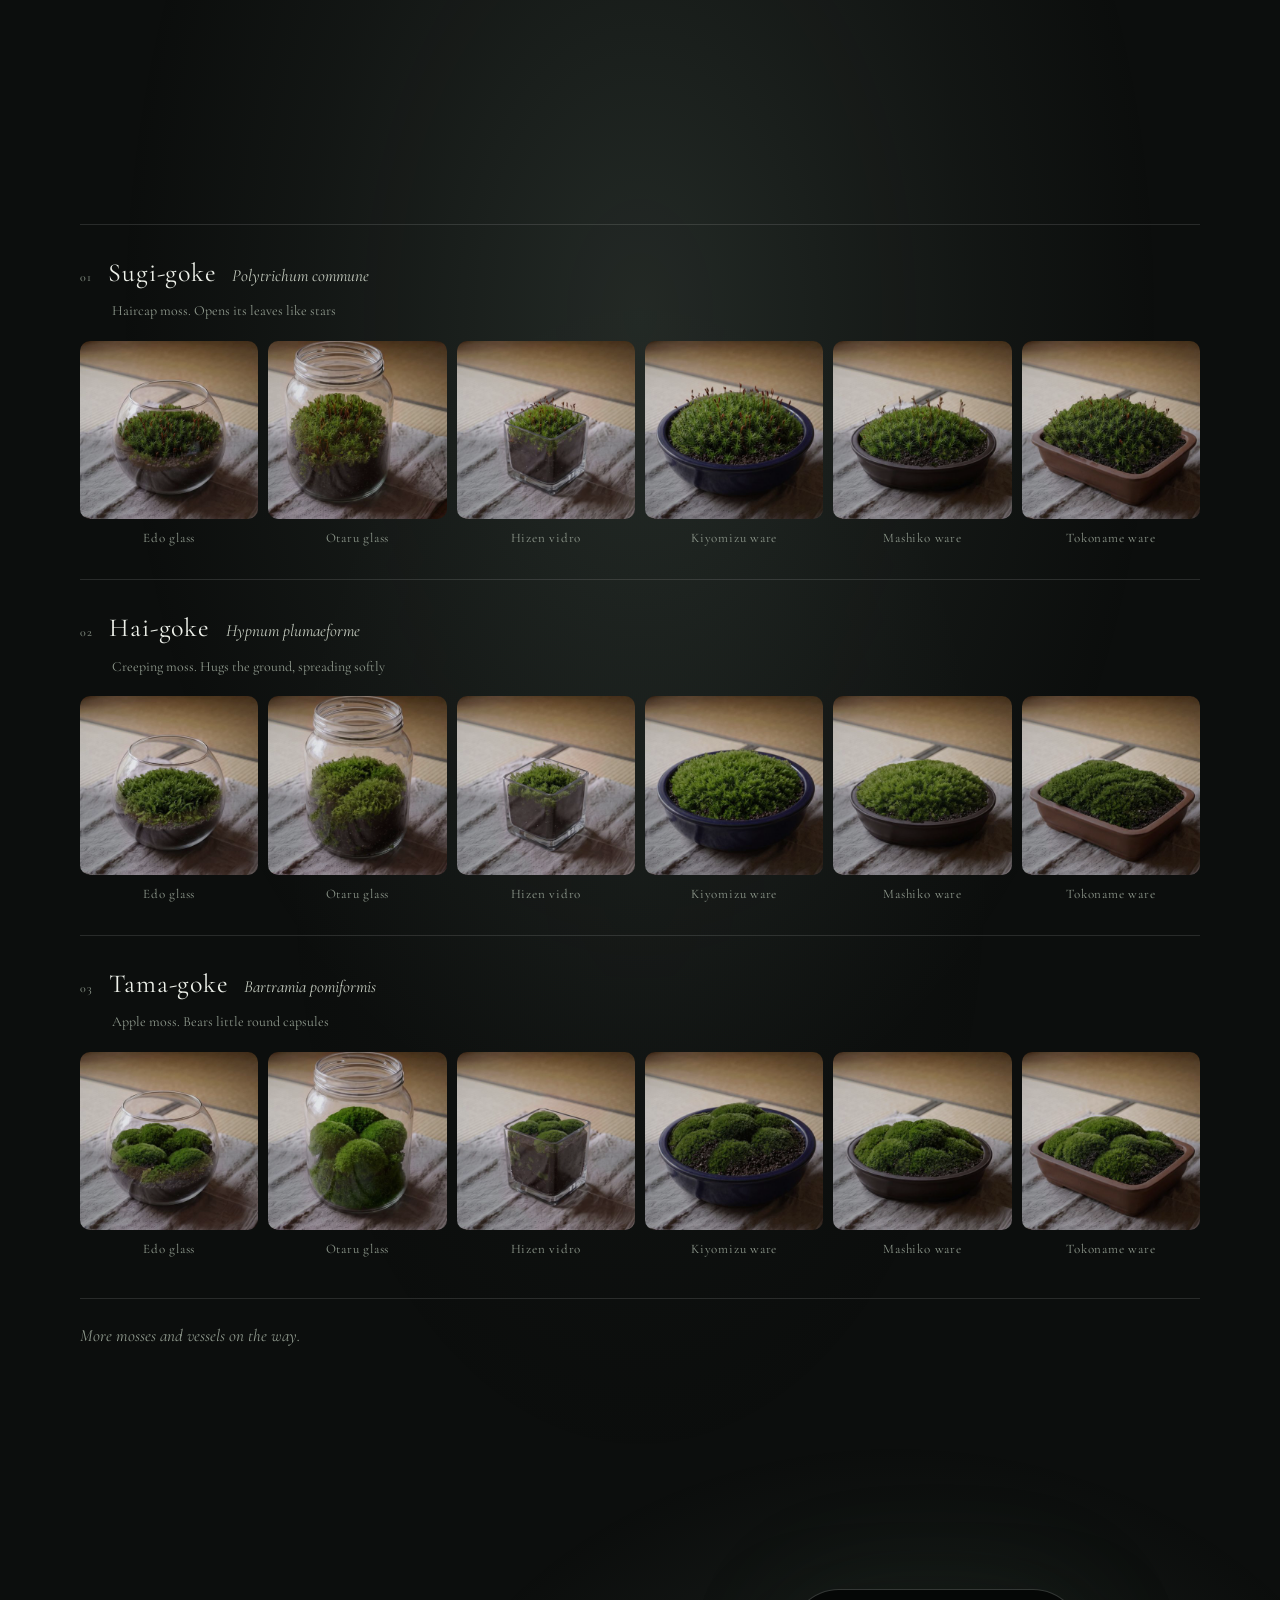
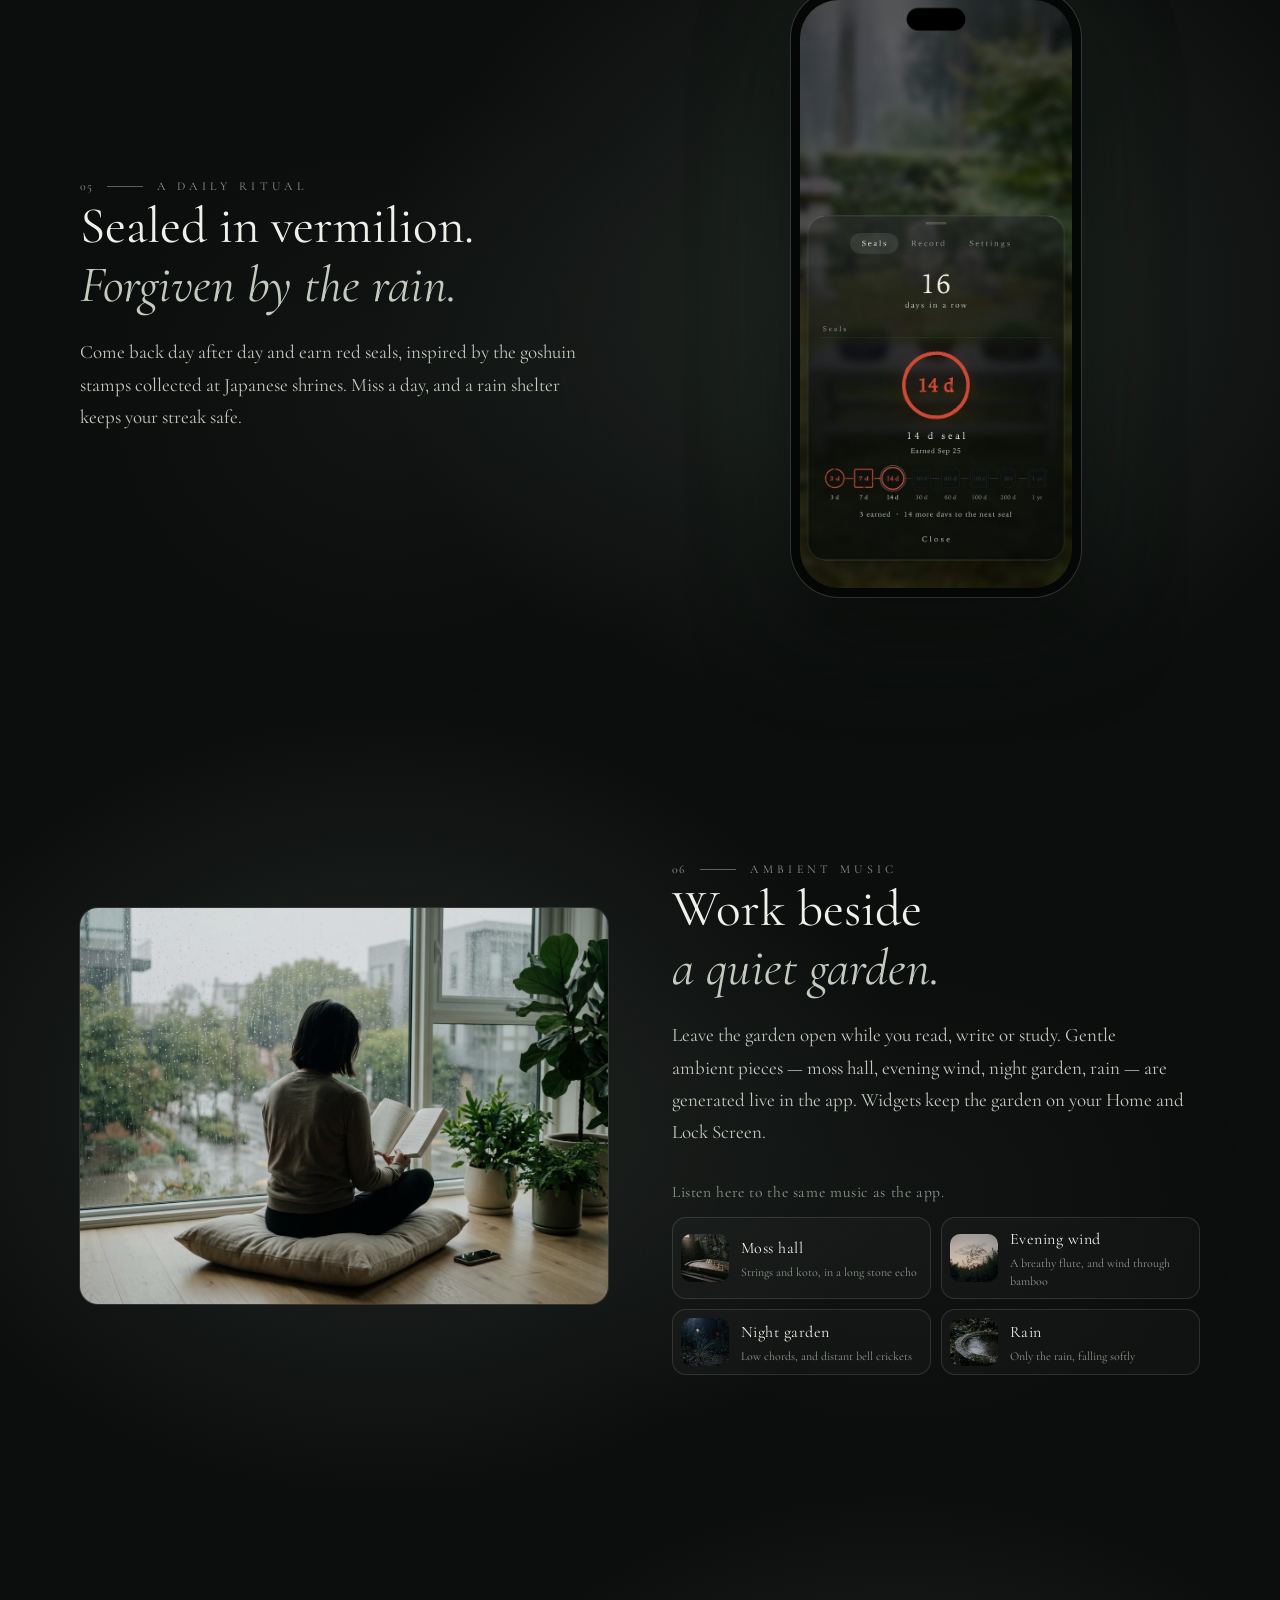
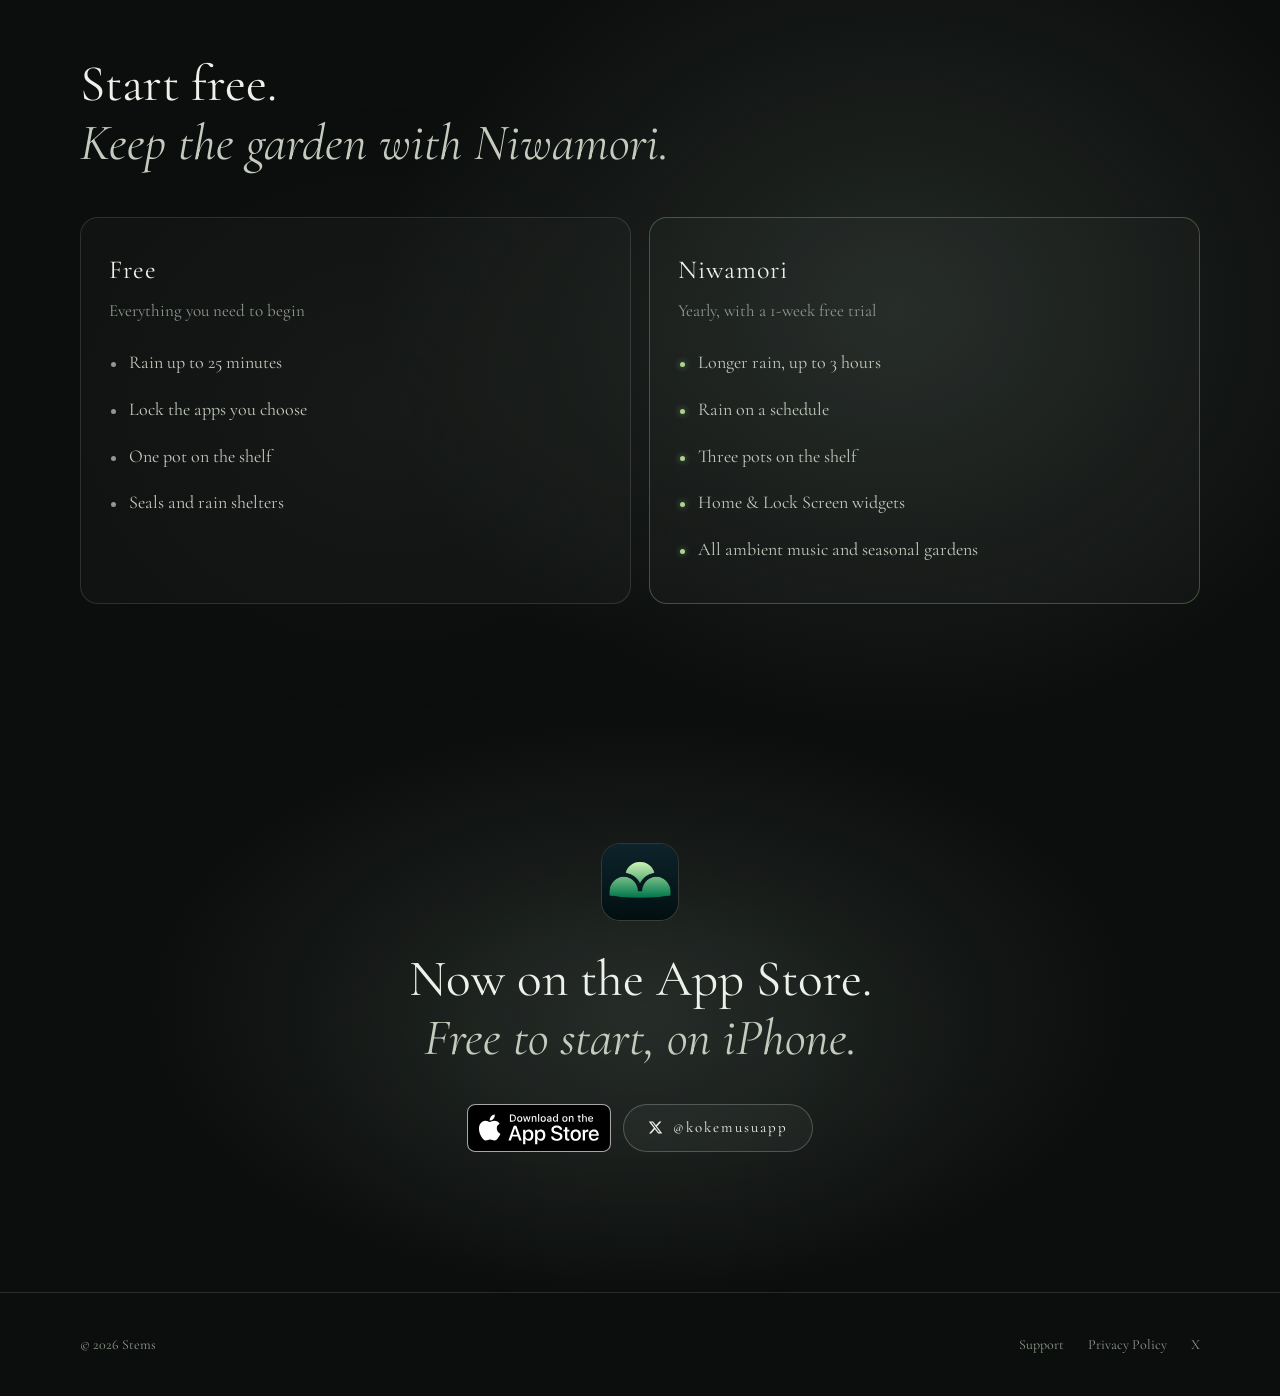
==== commit f9200da5: "App Store で配信開始：上の帯・見出し・最後の節に App Store のバッジとリンク" ====
--- a/index.html
+++ b/index.html
@@ -4,12 +4,12 @@
 <meta charset="utf-8">
 <meta name="viewport" content="width=device-width, initial-scale=1, viewport-fit=cover">
 <title>KOKEMUSU — Put your phone down. Grow moss.</title>
-<meta name="description" content="A quiet Japanese moss garden that grows only while your phone rests. Coming soon to iPhone.">
+<meta name="description" content="A quiet Japanese moss garden that grows only while your phone rests. Now on the App Store.">
 <meta name="theme-color" content="#0c0e0d">
 <meta property="og:type" content="website">
 <meta property="og:site_name" content="KOKEMUSU">
 <meta property="og:title" content="KOKEMUSU — Put your phone down. Grow moss.">
-<meta property="og:description" content="A quiet Japanese moss garden that grows only while your phone rests. Coming soon to iPhone.">
+<meta property="og:description" content="A quiet Japanese moss garden that grows only while your phone rests. Now on the App Store.">
 <meta property="og:url" content="https://wearestems.github.io/kokemusu-site/">
 <meta property="og:image" content="https://wearestems.github.io/kokemusu-site/lp/og.jpg">
 <meta name="twitter:card" content="summary_large_image">
@@ -52,6 +52,11 @@
 .bar.is-solid { background: rgba(12, 14, 13, .72); backdrop-filter: blur(14px); -webkit-backdrop-filter: blur(14px); }
 .bar-name { font-family: var(--latin); font-size: 14px; letter-spacing: .42em; color: var(--ink); text-decoration: none; }
 .bar-right { display: flex; align-items: center; gap: 10px; }
+/* 上の帯の App Store。帯の部品と同じ高さで */
+.bar-store { display: inline-flex; flex: none; transition: opacity .5s var(--ease), transform .6s var(--ease); }
+.bar-store:hover { opacity: .85; }
+.bar-store:active { transform: scale(.96); }
+.bar-store img { height: 32px; width: auto; display: block; }
 .snd {
   appearance: none; display: inline-flex; align-items: center; gap: 8px; height: 32px; padding: 0 13px 0 11px; cursor: pointer;
   border: 1px solid var(--line); border-radius: 999px; background: none; color: var(--faint);
@@ -66,7 +71,8 @@
 .snd[aria-pressed="true"] .bars i:nth-child(3) { animation-delay: -1s; }
 .snd[hidden] { display: none; }
 @keyframes eq { 0%, 100% { height: 3px; } 50% { height: 11px; } }
-@media (max-width: 420px) { .bar { gap: 8px; } .snd-t { max-width: 64px; overflow: hidden; text-overflow: ellipsis; white-space: nowrap; } .bar-right { gap: 6px; } .snd { padding: 0 10px 0 9px; gap: 6px; } .lang button { padding: 5px 9px; } .bar-name { letter-spacing: .26em; } }
+@media (max-width: 420px) { .bar { gap: 8px; } .snd-t { display: none; } .bar-store img { height: 30px; } .bar-right { gap: 6px; } .snd { padding: 0 10px 0 9px; gap: 6px; } .lang { flex: none; } .lang button { padding: 5px 8px; white-space: nowrap; } .bar-name { font-size: 13px; letter-spacing: .18em; } }
+@media (max-width: 370px) { .bar { padding-left: 16px; padding-right: 16px; } .bar-name { font-size: 12px; letter-spacing: .12em; } .bar-store img { height: 28px; } .bar-right { gap: 5px; } .lang button { padding: 5px 7px; } }
 .lang { display: flex; gap: 2px; padding: 3px; border: 1px solid var(--line); border-radius: 999px; }
 .lang button {
   appearance: none; border: 0; background: none; color: var(--faint); cursor: pointer;
@@ -241,6 +247,14 @@
 html[lang="ja"] .x-link { font-size: 12px; }
 .x-link:hover { color: var(--ink); }
 .x-link svg { width: 13px; height: 13px; fill: currentColor; }
+.eyebrow-link { color: inherit; text-decoration: none; transition: color .5s var(--ease); }
+.eyebrow-link:hover { color: var(--ink); }
+.eyebrow-link .arr { display: inline-block; margin-left: 10px; letter-spacing: 0; transition: transform .5s var(--ease); }
+.eyebrow-link:hover .arr { transform: translateX(3px); }
+.store-badge { display: inline-flex; align-items: center; transition: opacity .5s var(--ease), transform .6s var(--ease); }
+.store-badge:hover { opacity: .85; }
+.store-badge:active { transform: scale(.96); }
+.store-badge img { height: 48px; width: auto; display: block; }
 .pick-toggle, .pick-done { display: none; }
 .pick-row > p { margin: 16px 0 8px; font-size: 12px; letter-spacing: .3em; text-transform: uppercase; color: var(--faint); }
 .try-act { display: flex; align-items: center; gap: 22px; margin-top: 30px; }
@@ -403,6 +417,7 @@
 <header class="bar" id="bar">
   <a class="bar-name" href="#top">KOKEMUSU</a>
   <div class="bar-right">
+  <a class="bar-store" href="https://apps.apple.com/app/kokemusu/id6816366525" target="_blank" rel="noopener"><img class="t-en" src="lp/appstore-en.svg" alt="Download on the App Store" width="96" height="32"><img class="t-ja" src="lp/appstore-ja.svg" alt="App Store からダウンロード" width="87" height="32"></a>
   <div class="snd-wrap">
   <button type="button" class="snd" id="snd" aria-pressed="false" aria-haspopup="true" aria-expanded="false" aria-controls="sndMenu" aria-label="Sound">
     <span class="bars" aria-hidden="true"><i></i><i></i><i></i></span>
@@ -449,7 +464,7 @@
     </div>
     <div class="hero-copy">
       <div class="hero-top">
-        <p class="eyebrow reveal"><span class="dot"></span><span class="t-en">Coming soon to iPhone</span><span class="t-ja">iPhone 版 まもなく公開</span></p>
+        <p class="eyebrow reveal"><a class="eyebrow-link" href="https://apps.apple.com/app/kokemusu/id6816366525" target="_blank" rel="noopener"><span class="dot"></span><span class="t-en">Now on the App Store</span><span class="t-ja">App Store で配信中</span><span class="arr" aria-hidden="true">→</span></a></p>
         <h1 class="wordmark reveal d1">KOKEMUSU</h1>
         <p class="wordmark-ja reveal d1">苔生す</p>
         <p class="tagline reveal d2">
@@ -477,7 +492,7 @@
           </button>
           <p class="try-pct"><span class="t-en">Moss</span><span class="t-ja">苔</span> <b id="tryPct">0</b>%</p>
           <button type="button" class="pick-toggle" id="pickToggle" aria-expanded="false" aria-controls="tryPick"><span class="t-en">Moss &amp; vessel</span><span class="t-ja">苔と器</span></button>
-          <a class="x-link" href="https://x.com/kokemusuapp" target="_blank" rel="noopener"><svg viewBox="0 0 24 24" aria-hidden="true"><path d="M18.244 2.25h3.308l-7.227 8.26 8.502 11.24H16.17l-5.214-6.817L4.99 21.75H1.68l7.73-8.835L1.254 2.25H8.08l4.713 6.231zm-1.161 17.52h1.833L7.084 4.126H5.117z"/></svg><span class="t-en">Follow for launch</span><span class="t-ja">公開の知らせ</span></a>
+          <a class="x-link" href="https://apps.apple.com/app/kokemusu/id6816366525" target="_blank" rel="noopener"><span class="t-en">Get the app</span><span class="t-ja">アプリを入手</span><span aria-hidden="true">→</span></a>
         </div>
         <div class="try-pick" id="tryPick">
           <div class="pick-row"><p><span class="t-en">Moss</span><span class="t-ja">苔</span></p><div class="chips"><button type="button" class="chip" data-species="sugigoke" aria-pressed="true"><span class="t-en">Sugi-goke</span><span class="t-ja">スギゴケ</span></button><button type="button" class="chip" data-species="hainegoke" aria-pressed="false"><span class="t-en">Hai-goke</span><span class="t-ja">ハイゴケ</span></button><button type="button" class="chip" data-species="tamagoke" aria-pressed="false"><span class="t-en">Tama-goke</span><span class="t-ja">タマゴケ</span></button></div></div>
@@ -646,7 +661,7 @@
 
   <section class="closing">
     <img class="mark reveal" src="icon.png" alt="" width="76" height="76">
-    <h2 class="reveal d1"><span class="t-en">Coming soon<em>to the App Store.</em></span><span class="t-ja">まもなく App Store で<em>iPhone 版を公開します</em></span></h2>
+    <h2 class="reveal d1"><span class="t-en">Now on the App Store.<em>Free to start, on iPhone.</em></span><span class="t-ja">App Store で配信中<em>iPhone 版、無料ではじめられます</em></span></h2>
     <form class="notify reveal d2" id="notify" data-kit="" hidden novalidate>
       <p class="notify-h"><span class="t-en">Get one email when KOKEMUSU launches.</span><span class="t-ja">公開したときに、一度だけメールでお知らせします。</span></p>
       <div class="notify-row">
@@ -658,6 +673,7 @@
       <p class="notify-note is-err" data-note="bad" hidden><span class="t-en">Please enter a valid email address.</span><span class="t-ja">メールアドレスを確かめてください。</span></p>
     </form>
     <div class="cta reveal d2">
+      <a class="store-badge" href="https://apps.apple.com/app/kokemusu/id6816366525" target="_blank" rel="noopener"><img class="t-en" src="lp/appstore-en.svg" alt="Download on the App Store" width="150" height="50"><img class="t-ja" src="lp/appstore-ja.svg" alt="App Store からダウンロード" width="136" height="50"></a>
       <a class="btn" href="https://x.com/kokemusuapp" target="_blank" rel="noopener">
         <svg viewBox="0 0 24 24" aria-hidden="true"><path d="M18.244 2.25h3.308l-7.227 8.26 8.502 11.24H16.17l-5.214-6.817L4.99 21.75H1.68l7.73-8.835L1.254 2.25H8.08l4.713 6.231zm-1.161 17.52h1.833L7.084 4.126H5.117z"/></svg>
         @kokemusuapp
@@ -682,8 +698,8 @@
 (function () {
   var root = document.documentElement;
   var META = {
-    en: { title: 'KOKEMUSU — Put your phone down. Grow moss.', desc: 'A quiet Japanese moss garden that grows only while your phone rests. Coming soon to iPhone.' },
-    ja: { title: 'KOKEMUSU 苔生す — スマホを置き、苔を育てよう', desc: 'スマートフォンを置いているあいだだけ育つ、静かな苔の庭。iPhone 版まもなく公開。' }
+    en: { title: 'KOKEMUSU — Put your phone down. Grow moss.', desc: 'A quiet Japanese moss garden that grows only while your phone rests. Now on the App Store.' },
+    ja: { title: 'KOKEMUSU 苔生す — スマホを置き、苔を育てよう', desc: 'スマートフォンを置いているあいだだけ育つ、静かな苔の庭。App Store で配信中。' }
   };
   function stored() { try { return localStorage.getItem('kokemusu-lang'); } catch (e) { return null; } }
   function store(l) { try { localStorage.setItem('kokemusu-lang', l); } catch (e) {} }
